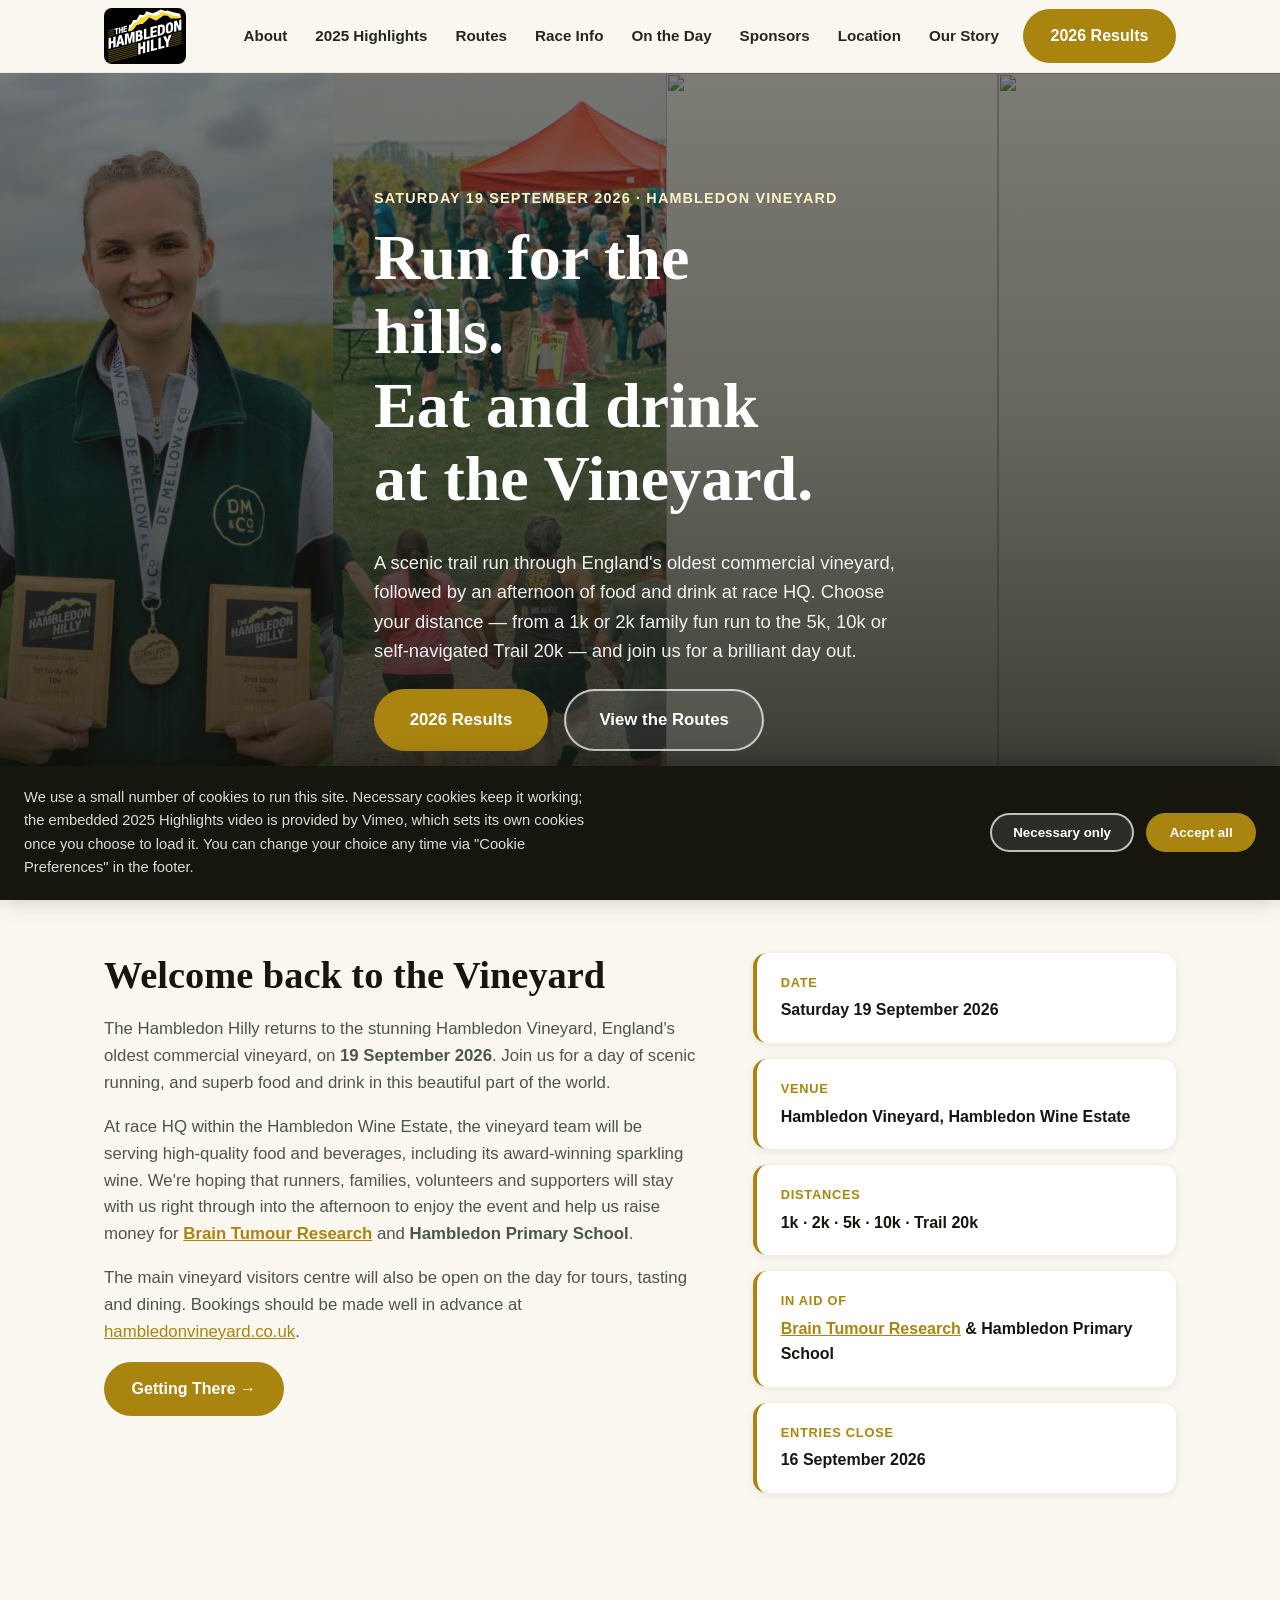
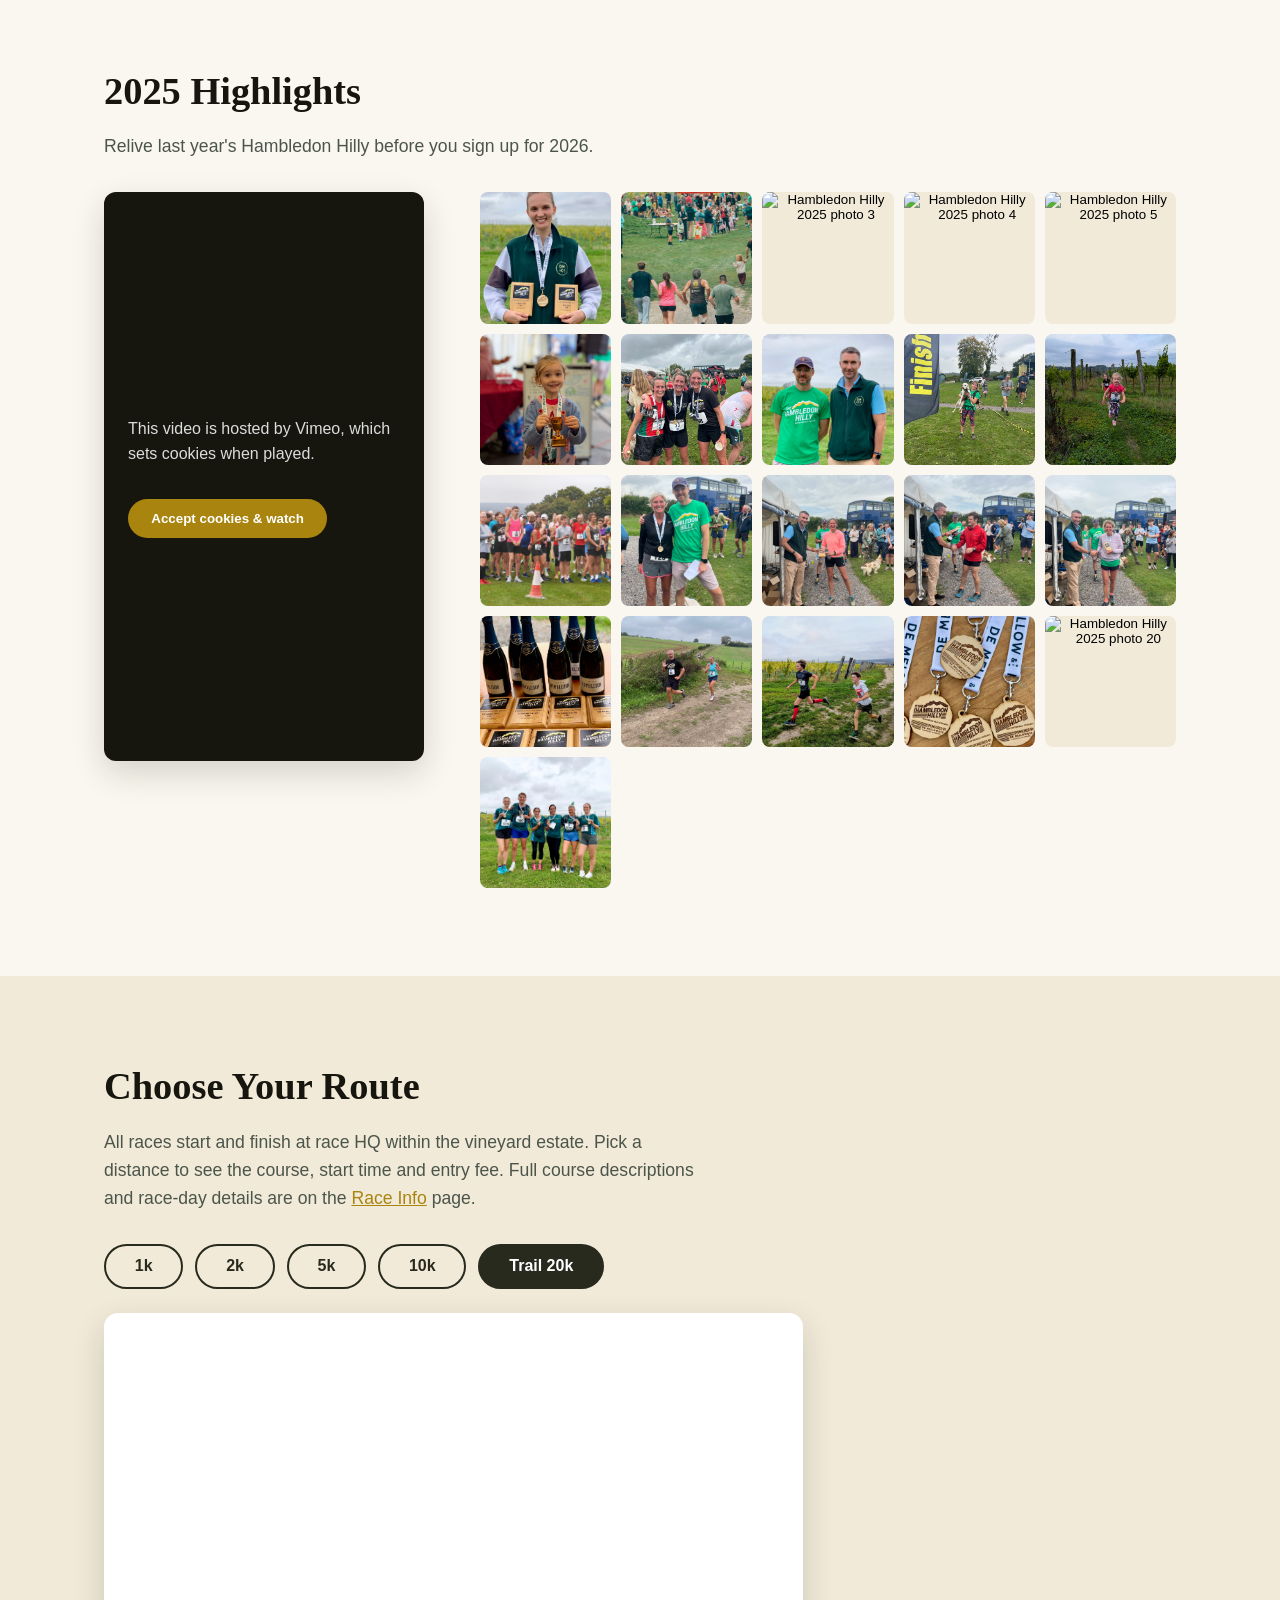
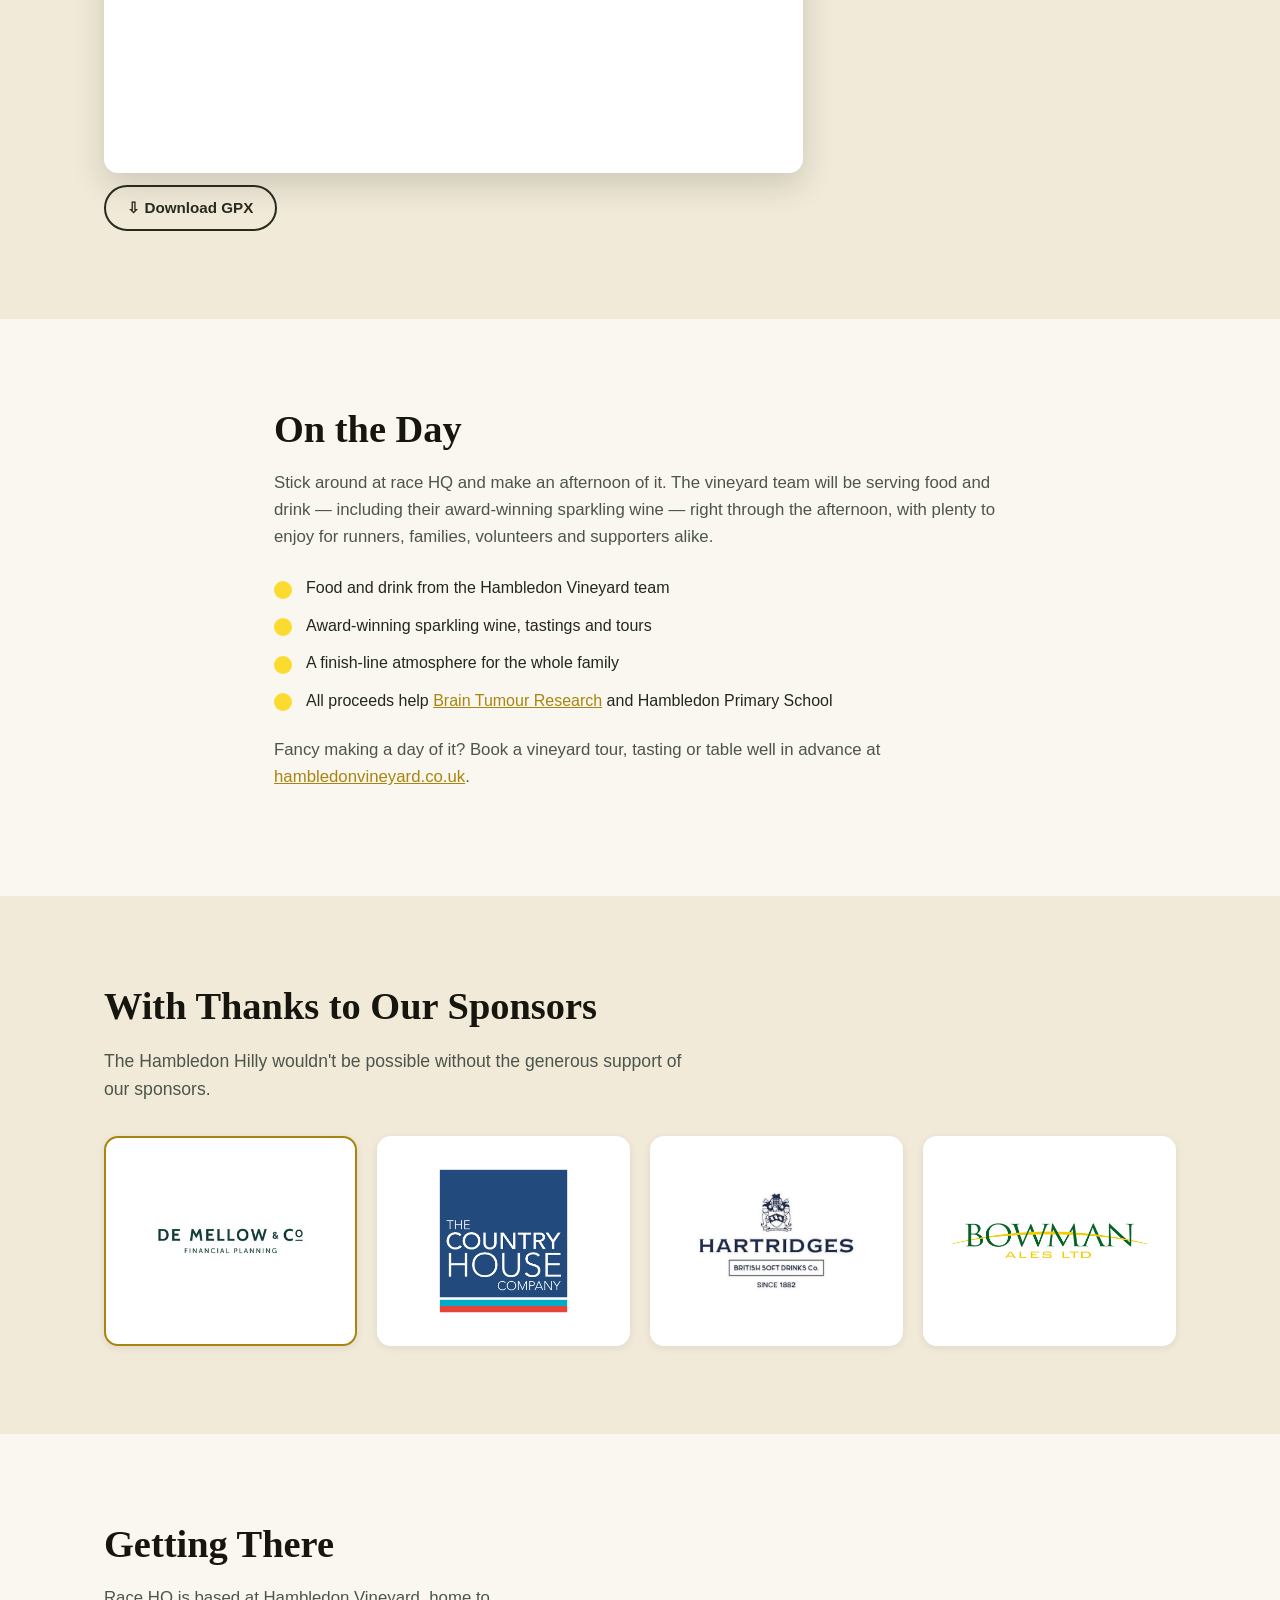
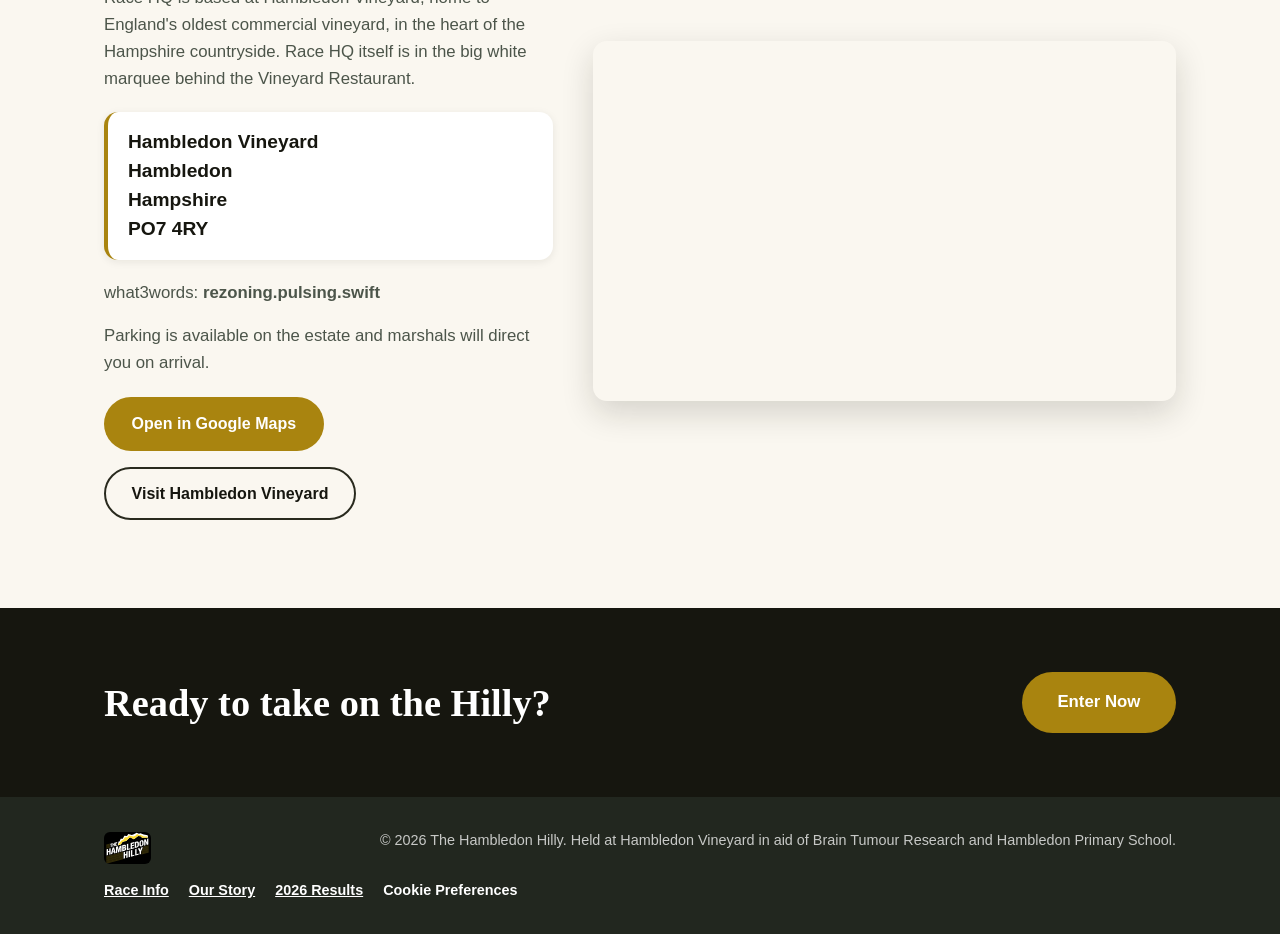
==== site/index.html @ 433e5c7d "Replace enter now with results link" ====
<!DOCTYPE html>
<html lang="en">
<head>
<meta charset="UTF-8">
<meta name="viewport" content="width=device-width, initial-scale=1.0">
<title>The Hambledon Hilly | Trail Run at Hambledon Vineyard</title>
<meta name="description" content="The Hambledon Hilly returns to Hambledon Vineyard on 19 September 2026. Choose from 1k, 2k, 5k, 10k and Trail 20k routes, then enjoy food and drink at race HQ.">
<link rel="icon" type="image/svg+xml" href="images/hambledonhilly-logo.svg">
<link rel="preconnect" href="https://unpkg.com">
<link rel="stylesheet" href="https://unpkg.com/leaflet@1.9.4/dist/leaflet.css" integrity="sha256-p4NxAoJBhIIN+hmNHrzRCf9tD/miZyoHS5obTRR9BMY=" crossorigin="">
<link rel="stylesheet" href="https://unpkg.com/leaflet-gesture-handling@1.2.2/dist/leaflet-gesture-handling.min.css" crossorigin="">
<link rel="stylesheet" href="css/style.css">
</head>
<body class="home">

<div id="cookie-banner" class="cookie-banner" role="dialog" aria-label="Cookie consent" hidden>
  <div class="cookie-banner-inner">
    <p>
      We use a small number of cookies to run this site. Necessary cookies keep it working;
      the embedded 2025 Highlights video is provided by Vimeo, which sets its own cookies once
      you choose to load it. You can change your choice any time via "Cookie Preferences" in the footer.
    </p>
    <div class="cookie-banner-actions">
      <button type="button" class="btn btn-ghost" id="cookie-reject">Necessary only</button>
      <button type="button" class="btn btn-primary" id="cookie-accept">Accept all</button>
    </div>
  </div>
</div>

<header class="site-header">
  <div class="wrap header-inner">
    <a class="brand" href="#top">
      <img class="brand-logo" src="images/hambledonhilly-logo.svg" alt="The Hambledon Hilly">
    </a>
    <nav class="site-nav" aria-label="Primary">
      <a href="#about">About</a>
      <a href="#video">2025 Highlights</a>
      <a href="#routes">Routes</a>
      <a href="race-info.html">Race Info</a>
      <a href="#day">On the Day</a>
      <a href="#sponsors">Sponsors</a>
      <a href="#location">Location</a>
      <a href="our-story.html">Our Story</a>
    </nav>
    <a class="btn btn-primary nav-cta" href="https://sites.chronotrack.com/event/94311/results?raceId=250518&divisionId=2814686" target="_blank" rel="noopener">2026 Results</a>
    <button class="nav-toggle" aria-label="Toggle menu" aria-expanded="false">
      <span></span><span></span><span></span>
    </button>
  </div>
</header>

<main id="top">

  <section class="hero">
    <div class="hero-media">
      <div class="hero-scroll" aria-hidden="true">
        <div class="hero-scroll-track">
          <img src="images/2025_photos/1.jpeg" alt="" loading="eager">
          <img src="images/2025_photos/2.jpeg" alt="" loading="eager">
          <img src="images/2025_photos/3.png" alt="" loading="eager">
          <img src="images/2025_photos/4.png" alt="" loading="lazy">
          <img src="images/2025_photos/5.png" alt="" loading="lazy">
          <img src="images/2025_photos/6.jpeg" alt="" loading="lazy">
          <img src="images/2025_photos/7.jpeg" alt="" loading="lazy">
          <img src="images/2025_photos/8.jpeg" alt="" loading="lazy">
          <img src="images/2025_photos/9.jpeg" alt="" loading="lazy">
          <img src="images/2025_photos/10.jpeg" alt="" loading="lazy">
          <img src="images/2025_photos/11.jpeg" alt="" loading="lazy">
          <img src="images/2025_photos/12.jpeg" alt="" loading="lazy">
          <img src="images/2025_photos/13.jpeg" alt="" loading="lazy">
          <img src="images/2025_photos/14.jpeg" alt="" loading="lazy">
          <img src="images/2025_photos/15.jpeg" alt="" loading="lazy">
          <img src="images/2025_photos/16.jpeg" alt="" loading="lazy">
          <img src="images/2025_photos/17.jpeg" alt="" loading="lazy">
          <img src="images/2025_photos/18.jpeg" alt="" loading="lazy">
          <img src="images/2025_photos/19.jpeg" alt="" loading="lazy">
          <img src="images/2025_photos/20.png" alt="" loading="lazy">
          <img src="images/2025_photos/21.jpeg" alt="" loading="lazy">
          <img src="images/2025_photos/1.jpeg" alt="" loading="lazy">
          <img src="images/2025_photos/2.jpeg" alt="" loading="lazy">
          <img src="images/2025_photos/3.png" alt="" loading="lazy">
          <img src="images/2025_photos/4.png" alt="" loading="lazy">
          <img src="images/2025_photos/5.png" alt="" loading="lazy">
          <img src="images/2025_photos/6.jpeg" alt="" loading="lazy">
          <img src="images/2025_photos/7.jpeg" alt="" loading="lazy">
          <img src="images/2025_photos/8.jpeg" alt="" loading="lazy">
          <img src="images/2025_photos/9.jpeg" alt="" loading="lazy">
          <img src="images/2025_photos/10.jpeg" alt="" loading="lazy">
          <img src="images/2025_photos/11.jpeg" alt="" loading="lazy">
          <img src="images/2025_photos/12.jpeg" alt="" loading="lazy">
          <img src="images/2025_photos/13.jpeg" alt="" loading="lazy">
          <img src="images/2025_photos/14.jpeg" alt="" loading="lazy">
          <img src="images/2025_photos/15.jpeg" alt="" loading="lazy">
          <img src="images/2025_photos/16.jpeg" alt="" loading="lazy">
          <img src="images/2025_photos/17.jpeg" alt="" loading="lazy">
          <img src="images/2025_photos/18.jpeg" alt="" loading="lazy">
          <img src="images/2025_photos/19.jpeg" alt="" loading="lazy">
          <img src="images/2025_photos/20.png" alt="" loading="lazy">
          <img src="images/2025_photos/21.jpeg" alt="" loading="lazy">
        </div>
      </div>
      <div class="hero-scrim"></div>
    </div>
    <div class="wrap hero-content">
      <p class="hero-eyebrow">Saturday 19 September 2026 &middot; Hambledon Vineyard</p>
      <h1>Run for the hills.<br>Eat and drink at the Vineyard.</h1>
      <p class="hero-lede">
        A scenic trail run through England's oldest commercial vineyard, followed by
        an afternoon of food and drink at race HQ. Choose your distance &mdash; from a
        1k or 2k family fun run to the 5k, 10k or self-navigated Trail 20k &mdash;
        and join us for a brilliant day out.
      </p>
      <div class="hero-actions">
        <a class="btn btn-primary btn-lg" href="https://sites.chronotrack.com/event/94311/results?raceId=250518&divisionId=2814686" target="_blank" rel="noopener">2026 Results</a>
        <a class="btn btn-ghost btn-lg" href="#routes">View the Routes</a>
      </div>
    </div>
  </section>

  <section id="about" class="section">
    <div class="wrap about-grid">
      <div class="about-copy">
        <h2>Welcome back to the Vineyard</h2>
        <p>
          The Hambledon Hilly returns to the stunning Hambledon Vineyard, England's oldest
          commercial vineyard, on <strong>19 September 2026</strong>. Join us for a day of
          scenic running, and superb food and drink in this beautiful part of the world.
        </p>
        <p>
          At race HQ within the Hambledon Wine Estate, the vineyard team will be serving
          high-quality food and beverages, including its award-winning sparkling wine. We're
          hoping that runners, families, volunteers and supporters will stay with us right
          through into the afternoon to enjoy the event and help us raise money for
          <strong><a href="https://braintumourresearch.org/" target="_blank" rel="noopener">Brain Tumour Research</a></strong> and <strong>Hambledon Primary School</strong>.
        </p>
        <p>
          The main vineyard visitors centre will also be open on the day for tours, tasting
          and dining. Bookings should be made well in advance at
          <a href="https://www.hambledonvineyard.co.uk" target="_blank" rel="noopener">hambledonvineyard.co.uk</a>.
        </p>
        <a class="btn btn-primary" href="#location">Getting There &rarr;</a>
      </div>
      <div class="about-facts">
        <div class="fact-card">
          <span class="fact-label">Date</span>
          <span class="fact-value">Saturday 19 September 2026</span>
        </div>
        <div class="fact-card">
          <span class="fact-label">Venue</span>
          <span class="fact-value">Hambledon Vineyard, Hambledon Wine Estate</span>
        </div>
        <div class="fact-card">
          <span class="fact-label">Distances</span>
          <span class="fact-value">1k &middot; 2k &middot; 5k &middot; 10k &middot; Trail 20k</span>
        </div>
        <div class="fact-card">
          <span class="fact-label">In aid of</span>
          <span class="fact-value"><a href="https://braintumourresearch.org/" target="_blank" rel="noopener">Brain Tumour Research</a> &amp; Hambledon Primary School</span>
        </div>
        <div class="fact-card">
          <span class="fact-label">Entries close</span>
          <span class="fact-value">16 September 2026</span>
        </div>
      </div>
    </div>
  </section>

  <section id="video" class="section">
    <div class="wrap">
      <h2>2025 Highlights</h2>
      <p class="section-lede">Relive last year's Hambledon Hilly before you sign up for 2026.</p>
    </div>
    <div class="wrap video-gallery-grid">
      <div class="video-panel">
        <div id="video-consent-gate" data-video-id="1141648150">
          <div class="video-embed" id="video-embed" hidden></div>
          <div class="video-consent-notice" id="video-consent-notice">
            <p>This video is hosted by Vimeo, which sets cookies when played.</p>
            <button type="button" class="btn btn-primary" id="video-consent-accept">Accept cookies &amp; watch</button>
          </div>
        </div>
      </div>
      <div class="gallery-panel">
        <div class="photo-gallery" id="photo-gallery">
          <button class="photo-thumb" type="button" data-index="0"><img src="images/2025_photos/1.jpeg" alt="Hambledon Hilly 2025 photo 1" loading="lazy"></button>
          <button class="photo-thumb" type="button" data-index="1"><img src="images/2025_photos/2.jpeg" alt="Hambledon Hilly 2025 photo 2" loading="lazy"></button>
          <button class="photo-thumb" type="button" data-index="2"><img src="images/2025_photos/3.png" alt="Hambledon Hilly 2025 photo 3" loading="lazy"></button>
          <button class="photo-thumb" type="button" data-index="3"><img src="images/2025_photos/4.png" alt="Hambledon Hilly 2025 photo 4" loading="lazy"></button>
          <button class="photo-thumb" type="button" data-index="4"><img src="images/2025_photos/5.png" alt="Hambledon Hilly 2025 photo 5" loading="lazy"></button>
          <button class="photo-thumb" type="button" data-index="5"><img src="images/2025_photos/6.jpeg" alt="Hambledon Hilly 2025 photo 6" loading="lazy"></button>
          <button class="photo-thumb" type="button" data-index="6"><img src="images/2025_photos/7.jpeg" alt="Hambledon Hilly 2025 photo 7" loading="lazy"></button>
          <button class="photo-thumb" type="button" data-index="7"><img src="images/2025_photos/8.jpeg" alt="Hambledon Hilly 2025 photo 8" loading="lazy"></button>
          <button class="photo-thumb" type="button" data-index="8"><img src="images/2025_photos/9.jpeg" alt="Hambledon Hilly 2025 photo 9" loading="lazy"></button>
          <button class="photo-thumb" type="button" data-index="9"><img src="images/2025_photos/10.jpeg" alt="Hambledon Hilly 2025 photo 10" loading="lazy"></button>
          <button class="photo-thumb" type="button" data-index="10"><img src="images/2025_photos/11.jpeg" alt="Hambledon Hilly 2025 photo 11" loading="lazy"></button>
          <button class="photo-thumb" type="button" data-index="11"><img src="images/2025_photos/12.jpeg" alt="Hambledon Hilly 2025 photo 12" loading="lazy"></button>
          <button class="photo-thumb" type="button" data-index="12"><img src="images/2025_photos/13.jpeg" alt="Hambledon Hilly 2025 photo 13" loading="lazy"></button>
          <button class="photo-thumb" type="button" data-index="13"><img src="images/2025_photos/14.jpeg" alt="Hambledon Hilly 2025 photo 14" loading="lazy"></button>
          <button class="photo-thumb" type="button" data-index="14"><img src="images/2025_photos/15.jpeg" alt="Hambledon Hilly 2025 photo 15" loading="lazy"></button>
          <button class="photo-thumb" type="button" data-index="15"><img src="images/2025_photos/16.jpeg" alt="Hambledon Hilly 2025 photo 16" loading="lazy"></button>
          <button class="photo-thumb" type="button" data-index="16"><img src="images/2025_photos/17.jpeg" alt="Hambledon Hilly 2025 photo 17" loading="lazy"></button>
          <button class="photo-thumb" type="button" data-index="17"><img src="images/2025_photos/18.jpeg" alt="Hambledon Hilly 2025 photo 18" loading="lazy"></button>
          <button class="photo-thumb" type="button" data-index="18"><img src="images/2025_photos/19.jpeg" alt="Hambledon Hilly 2025 photo 19" loading="lazy"></button>
          <button class="photo-thumb" type="button" data-index="19"><img src="images/2025_photos/20.png" alt="Hambledon Hilly 2025 photo 20" loading="lazy"></button>
          <button class="photo-thumb" type="button" data-index="20"><img src="images/2025_photos/21.jpeg" alt="Hambledon Hilly 2025 photo 21" loading="lazy"></button>
        </div>
      </div>
    </div>
  </section>

  <dialog id="photo-lightbox" class="photo-lightbox">
    <button class="lightbox-close" type="button" aria-label="Close">&times;</button>
    <button class="lightbox-prev" type="button" aria-label="Previous photo">&lsaquo;</button>
    <img id="lightbox-img" src="" alt="">
    <button class="lightbox-next" type="button" aria-label="Next photo">&rsaquo;</button>
  </dialog>

  <section id="routes" class="section section-alt">
    <div class="wrap">
      <h2>Choose Your Route</h2>
      <p class="section-lede">All races start and finish at race HQ within the vineyard estate. Pick a distance to see the course, start time and entry fee. Full course descriptions and race-day details are on the <a href="race-info.html">Race Info</a> page.</p>

      <div class="route-tabs" role="tablist" aria-label="Route distance">
        <button class="route-tab" data-route="1k" role="tab" aria-selected="false">1k</button>
        <button class="route-tab" data-route="2k" role="tab" aria-selected="false">2k</button>
        <button class="route-tab" data-route="5k" role="tab" aria-selected="false">5k</button>
        <button class="route-tab" data-route="10k" role="tab" aria-selected="false">10k</button>
        <button class="route-tab is-active" data-route="20k" role="tab" aria-selected="true">Trail 20k</button>
      </div>

      <div class="route-panel">
        <div class="route-map-col">
          <div id="route-map" class="route-map" role="img" aria-label="Map of the selected route"></div>
          <a id="gpx-download" class="route-gpx-link" href="#" download>&#8681; Download GPX</a>
        </div>
        <div class="route-stats" id="route-stats">
          <!-- populated by js -->
        </div>
      </div>
    </div>
  </section>

  <section id="day" class="section">
    <div class="wrap day-grid">
      <div class="day-copy">
        <h2>On the Day</h2>
        <p>
          Stick around at race HQ and make an afternoon of it. The vineyard team will be
          serving food and drink &mdash; including their award-winning sparkling wine &mdash;
          right through the afternoon, with plenty to enjoy for runners, families,
          volunteers and supporters alike.
        </p>
        <ul class="day-list">
          <li>Food and drink from the Hambledon Vineyard team</li>
          <li>Award-winning sparkling wine, tastings and tours</li>
          <li>A finish-line atmosphere for the whole family</li>
          <li>All proceeds help <a href="https://braintumourresearch.org/" target="_blank" rel="noopener">Brain Tumour Research</a> and Hambledon Primary School</li>
        </ul>
        <p>
          Fancy making a day of it? Book a vineyard tour, tasting or table well in advance at
          <a href="https://www.hambledonvineyard.co.uk" target="_blank" rel="noopener">hambledonvineyard.co.uk</a>.
        </p>
      </div>
    </div>
  </section>

  <section id="sponsors" class="section section-alt">
    <div class="wrap">
      <h2>With Thanks to Our Sponsors</h2>
      <p class="section-lede">The Hambledon Hilly wouldn't be possible without the generous support of our sponsors.</p>
      <div class="sponsor-grid">
        <a class="sponsor-card sponsor-card-main" href="https://www.demellowandco.com/" target="_blank" rel="noopener">
          <div class="sponsor-logo"><img src="images/DeMellowCo.avif" alt="De Mellow &amp; Co logo"></div>
        </a>
        <a class="sponsor-card" href="https://www.countryhousecompany.co.uk/" target="_blank" rel="noopener">
          <div class="sponsor-logo"><img src="images/CountrytHouseCompany.png" alt="Country House Company logo"></div>
        </a>
        <a class="sponsor-card" href="https://www.hartridges.co.uk/" target="_blank" rel="noopener">
          <div class="sponsor-logo"><img src="images/Hartriges.jpeg" alt="Hartridges Soft Drinks logo"></div>
        </a>
        <a class="sponsor-card" href="https://www.bowman-ales.com/" target="_blank" rel="noopener">
          <div class="sponsor-logo"><img src="images/BowmanAles.png" alt="Bowman Ales logo"></div>
        </a>
      </div>
    </div>
  </section>

  <section id="location" class="section">
    <div class="wrap location-grid">
      <div class="location-copy">
        <h2>Getting There</h2>
        <p>
          Race HQ is based at Hambledon Vineyard, home to England's oldest commercial
          vineyard, in the heart of the Hampshire countryside. Race HQ itself is in the
          big white marquee behind the Vineyard Restaurant.
        </p>
        <address class="venue-address">
          Hambledon Vineyard<br>
          Hambledon<br>
          Hampshire<br>
          PO7 4RY
        </address>
        <p class="what3words">what3words: <strong>rezoning.pulsing.swift</strong></p>
        <p>
          Parking is available on the estate and marshals will direct you on arrival.
        </p>
        <div class="location-actions">
          <a class="btn btn-primary" href="https://www.google.com/maps/search/?api=1&query=Hambledon+Vineyard%2C+Hambledon%2C+Hampshire%2C+PO7+4RY" target="_blank" rel="noopener">Open in Google Maps</a>
          <a class="btn btn-ghost-dark" href="https://www.hambledonvineyard.co.uk" target="_blank" rel="noopener">Visit Hambledon Vineyard</a>
        </div>
      </div>
      <div id="location-map" class="location-map" role="img" aria-label="Map of Hambledon Vineyard"></div>
    </div>
  </section>

  <section class="cta-banner">
    <div class="wrap cta-banner-inner">
      <h2>Ready to take on the Hilly?</h2>
      <a class="btn btn-primary btn-lg" href="https://sites.chronotrack.com/event/94311/results?raceId=250518&divisionId=2814686" target="_blank" rel="noopener">Enter Now</a>
    </div>
  </section>

</main>

<footer class="site-footer">
  <div class="wrap footer-inner">
    <img class="footer-logo" src="images/hambledonhilly-logo.svg" alt="The Hambledon Hilly">
    <p>&copy; 2026 The Hambledon Hilly. Held at Hambledon Vineyard in aid of Brain Tumour Research and Hambledon Primary School.</p>
    <nav class="footer-nav" aria-label="Footer">
      <a href="race-info.html">Race Info</a>
      <a href="our-story.html">Our Story</a>
      <a href="https://sites.chronotrack.com/event/94311/results?raceId=250518&divisionId=2814686" target="_blank" rel="noopener">2026 Results</a>
      <button type="button" class="footer-cookie-btn cookie-preferences-btn">Cookie Preferences</button>
    </nav>
  </div>
</footer>

<script src="https://player.vimeo.com/api/player.js"></script>
<script src="https://unpkg.com/leaflet@1.9.4/dist/leaflet.js" integrity="sha256-20nQCchB9co0qIjJZRGuk2/Z9VM+kNiyxNV1lvTlZBo=" crossorigin=""></script>
<script src="https://unpkg.com/leaflet-gesture-handling@1.2.2/dist/leaflet-gesture-handling.min.js" crossorigin=""></script>
<script src="routes/routes-data.js"></script>
<script src="js/main.js"></script>
</body>
</html>
---- site/css/style.css ----
:root {
  --dark-900: #16160f;
  --dark-700: #292a1e;
  --dark-600: #3c3d2c;
  --gold-100: #fdf1c9;
  --gold-500: #fbdb30;
  --gold-700: #a9840f;
  --cream: #faf7f0;
  --cream-dark: #f1ead9;
  --ink: #22271f;
  --ink-soft: #4c554a;
  --white: #ffffff;
  --radius: 14px;
  --shadow-sm: 0 2px 8px rgba(22, 22, 15, 0.08);
  --shadow-md: 0 12px 32px rgba(22, 22, 15, 0.16);
  --max-width: 1120px;
}

* { box-sizing: border-box; }

html { scroll-behavior: smooth; }

body {
  margin: 0;
  font-family: "Segoe UI", "Helvetica Neue", Arial, sans-serif;
  color: var(--ink);
  background: var(--cream);
  line-height: 1.6;
}

h1, h2, h3 {
  font-family: Georgia, "Times New Roman", serif;
  color: var(--dark-900);
  line-height: 1.15;
  margin: 0 0 0.5em;
}

h2 { font-size: clamp(1.7rem, 3vw, 2.4rem); }

p { margin: 0 0 1em; }

a { color: var(--gold-700); }

.wrap {
  max-width: var(--max-width);
  margin: 0 auto;
  padding: 0 24px;
}

/* Buttons */
.btn {
  display: inline-block;
  padding: 0.75em 1.6em;
  border-radius: 999px;
  font-weight: 600;
  text-decoration: none;
  border: 2px solid transparent;
  transition: transform 0.15s ease, box-shadow 0.15s ease, background 0.15s ease;
  cursor: pointer;
}
.btn-primary {
  background: var(--gold-700);
  color: var(--white);
}
.btn-primary:hover {
  background: var(--gold-500);
  transform: translateY(-1px);
  box-shadow: var(--shadow-sm);
}
.btn-ghost {
  background: rgba(255, 255, 255, 0.1);
  color: var(--white);
  border-color: rgba(255, 255, 255, 0.7);
}
.btn-ghost:hover {
  background: rgba(255, 255, 255, 0.2);
}
.btn-lg { padding: 0.9em 2em; font-size: 1.05rem; }

/* Header */
.site-header {
  position: sticky;
  top: 0;
  z-index: 1000;
  background: rgba(250, 247, 240, 0.92);
  backdrop-filter: blur(6px);
  border-bottom: 1px solid var(--cream-dark);
}
.header-inner {
  display: flex;
  align-items: center;
  gap: 24px;
  height: 72px;
}
.brand {
  display: flex;
  align-items: center;
  gap: 10px;
  text-decoration: none;
  color: var(--dark-900);
  font-weight: 700;
  margin-right: auto;
}
.brand-logo {
  height: 56px;
  width: auto;
  border-radius: 8px;
  display: block;
}

.site-nav {
  display: flex;
  gap: 28px;
}
.site-nav a {
  color: var(--ink);
  text-decoration: none;
  font-weight: 600;
  font-size: 0.95rem;
}
.site-nav a:hover { color: var(--gold-700); }

.nav-toggle {
  display: none;
  flex-direction: column;
  justify-content: center;
  gap: 5px;
  width: 40px;
  height: 40px;
  background: none;
  border: none;
  cursor: pointer;
}
.nav-toggle span {
  display: block;
  height: 2px;
  background: var(--dark-900);
  border-radius: 2px;
}

/* Hero */
.hero {
  position: relative;
  min-height: 88vh;
  display: flex;
  align-items: center;
  overflow: hidden;
}
.hero-media {
  position: absolute;
  inset: 0;
  z-index: 0;
}
.hero-scroll {
  position: absolute;
  inset: 0;
  overflow: hidden;
}
.hero-scroll-track {
  display: flex;
  height: 100%;
  width: max-content;
  animation: hero-scroll 90s linear infinite;
}
.hero-scroll-track img {
  height: 100%;
  width: clamp(220px, 26vw, 380px);
  flex: 0 0 auto;
  object-fit: cover;
  display: block;
}
@keyframes hero-scroll {
  from { transform: translateX(0); }
  to { transform: translateX(-50%); }
}
@media (prefers-reduced-motion: reduce) {
  .hero-scroll-track { animation: none; }
}
.hero-scrim {
  position: absolute;
  inset: 0;
  background: linear-gradient(180deg, rgba(22, 22, 15, 0.55) 0%, rgba(22, 22, 15, 0.65) 45%, rgba(22, 22, 15, 0.88) 100%);
}
.hero-content {
  position: relative;
  z-index: 1;
  color: var(--white);
  padding-top: 80px;
  padding-bottom: 80px;
}
.hero-eyebrow {
  text-transform: uppercase;
  letter-spacing: 0.08em;
  font-weight: 700;
  font-size: 0.9rem;
  color: var(--gold-100);
  margin-bottom: 0.75em;
}
.hero h1 {
  color: var(--white);
  font-size: clamp(2.4rem, 5.5vw, 4rem);
  max-width: 14ch;
}
.hero-lede {
  max-width: 52ch;
  font-size: 1.15rem;
  color: rgba(255,255,255,0.92);
}
.hero-actions {
  display: flex;
  gap: 16px;
  flex-wrap: wrap;
  margin-top: 1.5em;
}

/* Sections */
.section {
  padding: 88px 0;
}
.section-alt {
  background: var(--cream-dark);
}
.section-lede {
  max-width: 62ch;
  color: var(--ink-soft);
  font-size: 1.1rem;
}

.video-gallery-grid {
  display: grid;
  grid-template-columns: minmax(0, 320px) minmax(0, 1fr);
  gap: 56px;
  align-items: start;
  margin-top: 32px;
}

.video-embed {
  max-width: 320px;
  margin: 0;
  border-radius: 12px;
  overflow: hidden;
  box-shadow: var(--shadow-md);
}

/* Photo gallery */
.photo-gallery {
  display: grid;
  grid-template-columns: repeat(auto-fill, minmax(110px, 1fr));
  gap: 10px;
  margin-top: 0;
}
.photo-thumb {
  position: relative;
  aspect-ratio: 1 / 1;
  padding: 0;
  border: 0;
  border-radius: 8px;
  overflow: hidden;
  cursor: pointer;
  background: var(--cream-dark);
}
.photo-thumb img {
  width: 100%;
  height: 100%;
  object-fit: cover;
  display: block;
  transition: transform 0.2s ease;
}
.photo-thumb:hover img,
.photo-thumb:focus-visible img {
  transform: scale(1.06);
}
.photo-thumb:focus-visible {
  outline: 3px solid var(--gold-700);
  outline-offset: 2px;
}

/* Lightbox */
.photo-lightbox {
  border: none;
  padding: 0;
  background: transparent;
  max-width: 92vw;
  max-height: 92vh;
}
.photo-lightbox::backdrop {
  background: rgba(15, 15, 10, 0.88);
}
.photo-lightbox img {
  display: block;
  max-width: 92vw;
  max-height: 92vh;
  border-radius: 8px;
}
.photo-lightbox button {
  position: fixed;
  background: rgba(22, 22, 15, 0.55);
  color: var(--white);
  border: none;
  border-radius: 999px;
  cursor: pointer;
  display: flex;
  align-items: center;
  justify-content: center;
  transition: background 0.15s ease;
}
.photo-lightbox button:hover,
.photo-lightbox button:focus-visible {
  background: rgba(22, 22, 15, 0.85);
}
.lightbox-close {
  top: 20px;
  right: 20px;
  width: 44px;
  height: 44px;
  font-size: 1.6rem;
  line-height: 1;
}
.lightbox-prev,
.lightbox-next {
  top: 50%;
  transform: translateY(-50%);
  width: 52px;
  height: 52px;
  font-size: 2rem;
  line-height: 1;
}
.lightbox-prev { left: 20px; }
.lightbox-next { right: 20px; }

@media (max-width: 900px) {
  .video-gallery-grid { grid-template-columns: 1fr; gap: 40px; }
  .video-embed { margin-left: auto; margin-right: auto; }
}

@media (max-width: 480px) {
  .lightbox-prev, .lightbox-next { width: 40px; height: 40px; font-size: 1.5rem; }
  .lightbox-prev { left: 8px; }
  .lightbox-next { right: 8px; }
  .lightbox-close { top: 8px; right: 8px; }
}

/* About */
.about-grid {
  display: grid;
  grid-template-columns: 1.4fr 1fr;
  gap: 56px;
  align-items: start;
}
.about-copy p { color: var(--ink-soft); font-size: 1.05rem; }
.about-facts {
  display: grid;
  gap: 16px;
}
.fact-card {
  background: var(--white);
  border-radius: var(--radius);
  padding: 20px 24px;
  box-shadow: var(--shadow-sm);
  display: flex;
  flex-direction: column;
  gap: 4px;
  border-left: 4px solid var(--gold-700);
}
.fact-label {
  font-size: 0.8rem;
  text-transform: uppercase;
  letter-spacing: 0.06em;
  color: var(--gold-700);
  font-weight: 700;
}
.fact-value {
  font-weight: 600;
  color: var(--dark-900);
}

/* Routes */
.route-tabs {
  display: flex;
  gap: 12px;
  margin: 32px 0 24px;
  flex-wrap: wrap;
}
.route-tab {
  padding: 0.7em 1.8em;
  border-radius: 999px;
  border: 2px solid var(--dark-700);
  background: transparent;
  color: var(--dark-700);
  font-weight: 700;
  font-size: 1rem;
  cursor: pointer;
  transition: background 0.15s ease, color 0.15s ease;
}
.route-tab:hover { background: var(--gold-100); }
.route-tab.is-active {
  background: var(--dark-700);
  color: var(--white);
}

.route-panel {
  display: grid;
  grid-template-columns: 2fr 1fr;
  gap: 24px;
  align-items: stretch;
}
.route-map-col {
  display: flex;
  flex-direction: column;
  gap: 12px;
}
.route-map {
  height: 460px;
  border-radius: var(--radius);
  box-shadow: var(--shadow-md);
  overflow: hidden;
  background: var(--white);
}
.route-gpx-link {
  display: inline-flex;
  align-self: flex-start;
  align-items: center;
  gap: 6px;
  padding: 0.6em 1.4em;
  border-radius: 999px;
  border: 2px solid var(--dark-700);
  color: var(--dark-700);
  font-weight: 700;
  font-size: 0.95rem;
  text-decoration: none;
  transition: background 0.15s ease, color 0.15s ease;
}
.route-gpx-link:hover {
  background: var(--dark-700);
  color: var(--white);
}
.route-gpx-link.is-disabled {
  opacity: 0.4;
  pointer-events: none;
}
.route-stats {
  display: flex;
  flex-direction: column;
  gap: 16px;
}
.stat-card {
  background: var(--white);
  border-radius: var(--radius);
  padding: 20px 24px;
  box-shadow: var(--shadow-sm);
}
.stat-card .stat-value {
  font-family: Georgia, serif;
  font-size: 2rem;
  color: var(--gold-700);
  display: block;
}
.stat-card .stat-label {
  font-size: 0.85rem;
  text-transform: uppercase;
  letter-spacing: 0.05em;
  color: var(--ink-soft);
}
.stat-note p {
  margin: 6px 0 0;
  color: var(--ink-soft);
  font-size: 0.95rem;
}

.course-grid {
  display: grid;
  grid-template-columns: repeat(auto-fit, minmax(240px, 1fr));
  gap: 20px;
  margin-top: 24px;
}
.course-grid .fact-label {
  display: block;
  margin-top: 4px;
}

/* Day / list */
.day-grid { max-width: 780px; }
.day-copy p { color: var(--ink-soft); font-size: 1.05rem; }
.day-list {
  list-style: none;
  padding: 0;
  margin: 24px 0;
  display: grid;
  gap: 12px;
}
.day-list li {
  position: relative;
  padding-left: 32px;
  color: var(--ink);
  font-weight: 500;
}
.day-list li::before {
  content: "";
  position: absolute;
  left: 0;
  top: 0.35em;
  width: 18px;
  height: 18px;
  border-radius: 50%;
  background: var(--gold-500);
}

/* Sponsors */
.sponsor-grid {
  display: grid;
  grid-template-columns: repeat(auto-fit, minmax(220px, 1fr));
  gap: 20px;
  margin-top: 32px;
}
.sponsor-card {
  background: var(--white);
  border-radius: var(--radius);
  padding: 28px 24px;
  text-align: center;
  box-shadow: var(--shadow-sm);
  display: flex;
  flex-direction: column;
  gap: 8px;
  justify-content: center;
  text-decoration: none;
  border: 2px solid transparent;
  cursor: pointer;
  transition: transform 0.15s ease, box-shadow 0.15s ease, border-color 0.15s ease;
}
.sponsor-card:hover,
.sponsor-card:focus-visible {
  transform: translateY(-3px);
  box-shadow: var(--shadow-md);
  border-color: var(--gold-700);
}
.sponsor-card-main {
  border-color: var(--gold-700);
}
.sponsor-logo {
  width: 100%;
  height: 150px;
  display: flex;
  align-items: center;
  justify-content: center;
}
.sponsor-logo img {
  max-width: 100%;
  max-height: 100%;
  object-fit: contain;
}
.sponsor-kicker {
  font-size: 0.78rem;
  text-transform: uppercase;
  letter-spacing: 0.06em;
  color: var(--gold-700);
  font-weight: 700;
}
.sponsor-name {
  font-family: Georgia, serif;
  font-size: 1.15rem;
  color: var(--dark-900);
}

/* Location */
.location-grid {
  display: grid;
  grid-template-columns: 1fr 1.3fr;
  gap: 40px;
  align-items: center;
}
.location-copy p { color: var(--ink-soft); font-size: 1.05rem; }
.location-map {
  height: 360px;
  border-radius: var(--radius);
  box-shadow: var(--shadow-md);
  overflow: hidden;
}
.venue-address {
  font-style: normal;
  font-weight: 700;
  font-size: 1.2rem;
  line-height: 1.5;
  color: var(--dark-900);
  background: var(--white);
  border-left: 4px solid var(--gold-700);
  border-radius: var(--radius);
  padding: 16px 20px;
  box-shadow: var(--shadow-sm);
  margin: 20px 0;
}
.what3words {
  color: var(--ink-soft);
  font-size: 0.95rem;
}
.location-actions {
  display: flex;
  gap: 16px;
  flex-wrap: wrap;
  margin-top: 1.25em;
}
.btn-ghost-dark {
  background: transparent;
  color: var(--dark-900);
  border-color: var(--dark-700);
}
.btn-ghost-dark:hover {
  background: var(--dark-700);
  color: var(--white);
}

/* CTA banner */
.cta-banner {
  background: var(--dark-900);
  color: var(--white);
  padding: 64px 0;
}
.cta-banner-inner {
  display: flex;
  align-items: center;
  justify-content: space-between;
  flex-wrap: wrap;
  gap: 24px;
}
.cta-banner h2 { color: var(--white); margin: 0; }

/* Footer */
.site-footer {
  background: var(--ink);
  color: rgba(255,255,255,0.75);
  padding: 32px 0;
  font-size: 0.9rem;
}
.footer-inner {
  display: flex;
  justify-content: space-between;
  align-items: center;
  flex-wrap: wrap;
  gap: 12px;
}
.footer-logo {
  height: 32px;
  width: auto;
  border-radius: 6px;
}
.footer-inner a {
  color: var(--white);
  font-weight: 700;
}
.footer-nav {
  display: flex;
  gap: 20px;
  flex-wrap: wrap;
}

/* Leaflet popup theming */
.leaflet-popup-content-wrapper {
  border-radius: 10px;
}

/* Cookie consent */
.cookie-banner {
  position: fixed;
  left: 0;
  right: 0;
  bottom: 0;
  z-index: 2000;
  background: var(--dark-900);
  box-shadow: 0 -4px 24px rgba(0, 0, 0, 0.25);
}
.cookie-banner[hidden] { display: none; }
.cookie-banner-inner {
  display: flex;
  align-items: center;
  justify-content: space-between;
  gap: 24px;
  padding: 20px 24px;
}
.cookie-banner p {
  margin: 0;
  max-width: 70ch;
  color: rgba(255, 255, 255, 0.85);
  font-size: 0.92rem;
}
.cookie-banner-actions {
  display: flex;
  gap: 12px;
  flex-shrink: 0;
  flex-wrap: wrap;
}
.footer-cookie-btn {
  background: none;
  border: none;
  padding: 0;
  color: var(--white);
  font: inherit;
  font-weight: 700;
  cursor: pointer;
}
.footer-cookie-btn:hover { text-decoration: underline; }

/* Video consent gate */
.video-consent-notice {
  aspect-ratio: 9 / 16;
  max-width: 320px;
  display: flex;
  flex-direction: column;
  align-items: flex-start;
  justify-content: center;
  gap: 16px;
  padding: 24px;
  background: var(--dark-900);
  color: rgba(255, 255, 255, 0.85);
  border-radius: 12px;
  box-shadow: var(--shadow-md);
}
.video-consent-notice[hidden],
.video-embed[hidden] { display: none; }

@media (max-width: 640px) {
  .cookie-banner-inner { flex-direction: column; align-items: stretch; }
  .cookie-banner-actions { justify-content: flex-end; }
}

/* Responsive */
@media (max-width: 900px) {
  .about-grid, .location-grid { grid-template-columns: 1fr; }
  .route-panel { grid-template-columns: 1fr; }
  .route-map { height: 360px; }
}

@media (max-width: 720px) {
  .brand-logo { height: 44px; }
  .site-nav { display: none; }
  .nav-toggle { display: flex; }
  .nav-cta { display: none; }
  .site-header.is-open .site-nav {
    display: flex;
    flex-direction: column;
    position: absolute;
    top: 100%;
    left: 0;
    right: 0;
    background: var(--cream);
    padding: 16px 24px 24px;
    box-shadow: var(--shadow-md);
  }
  .cta-banner-inner { flex-direction: column; text-align: center; }
}
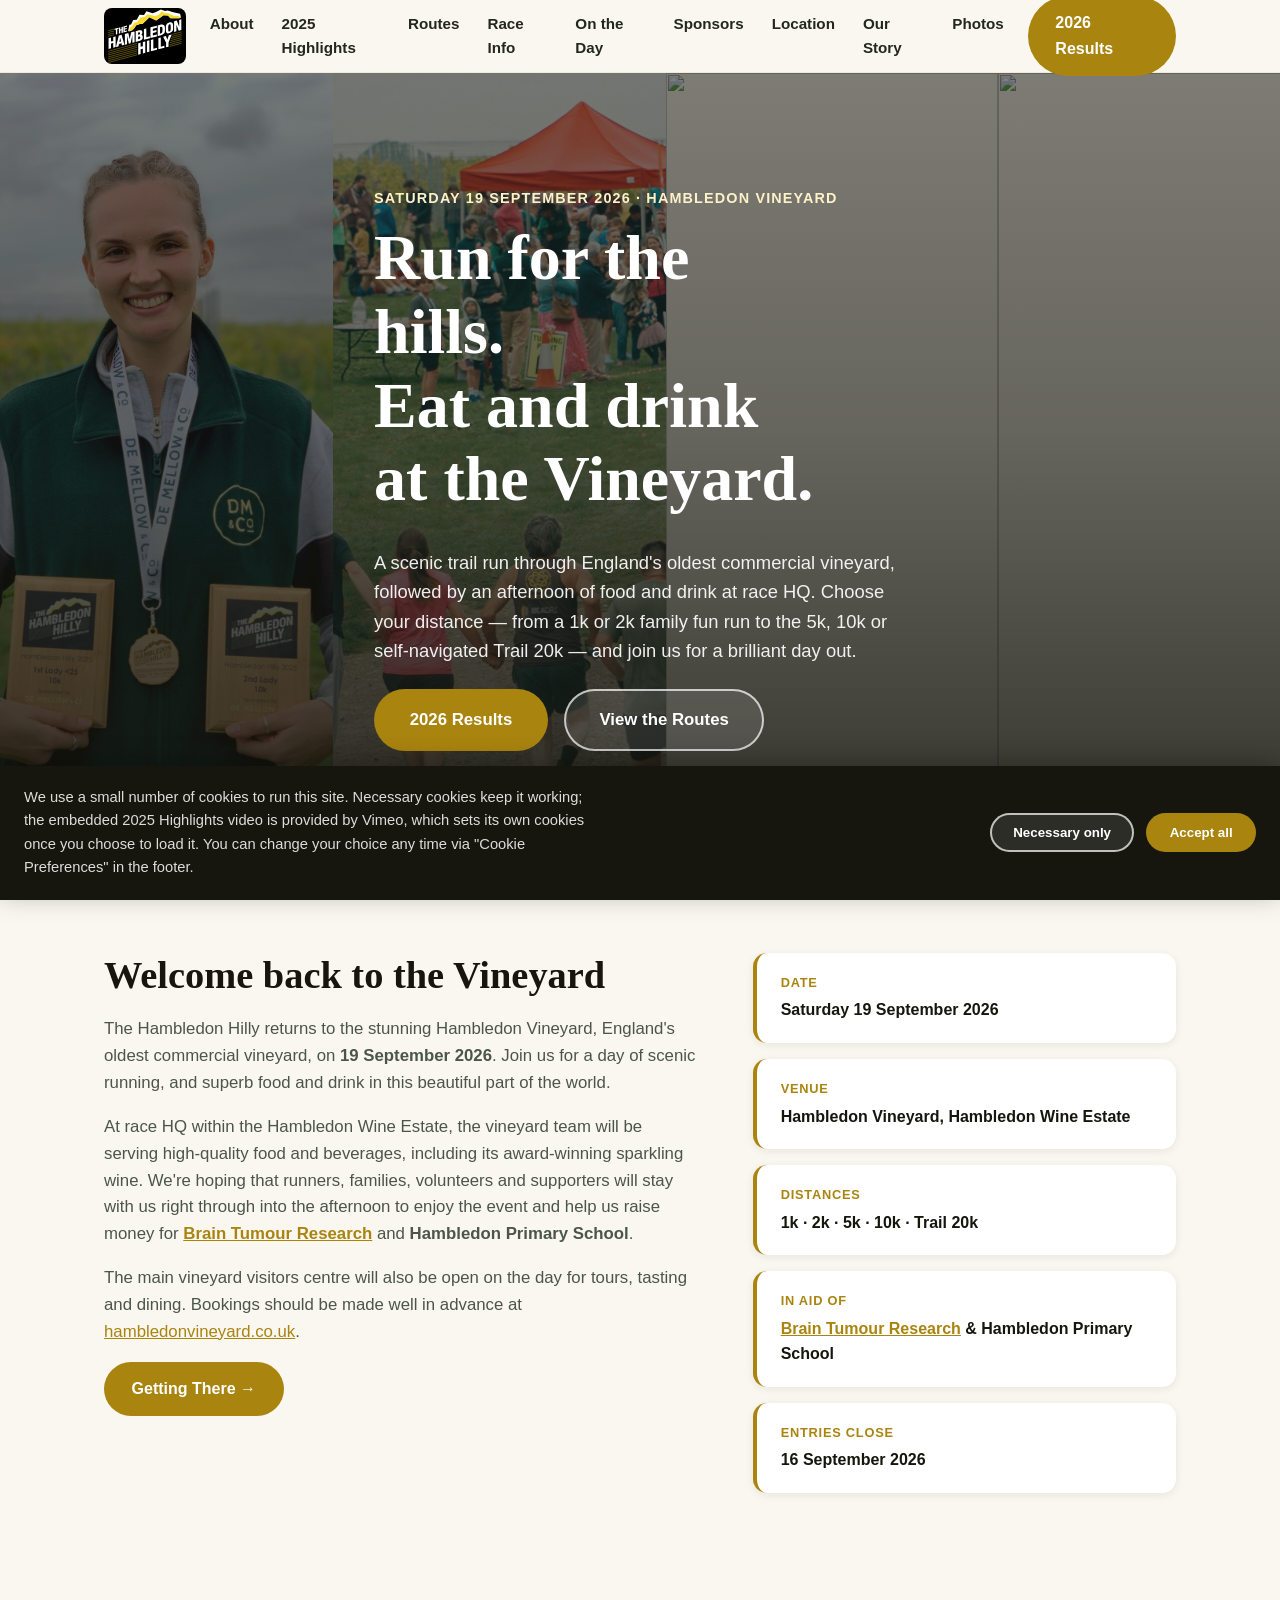
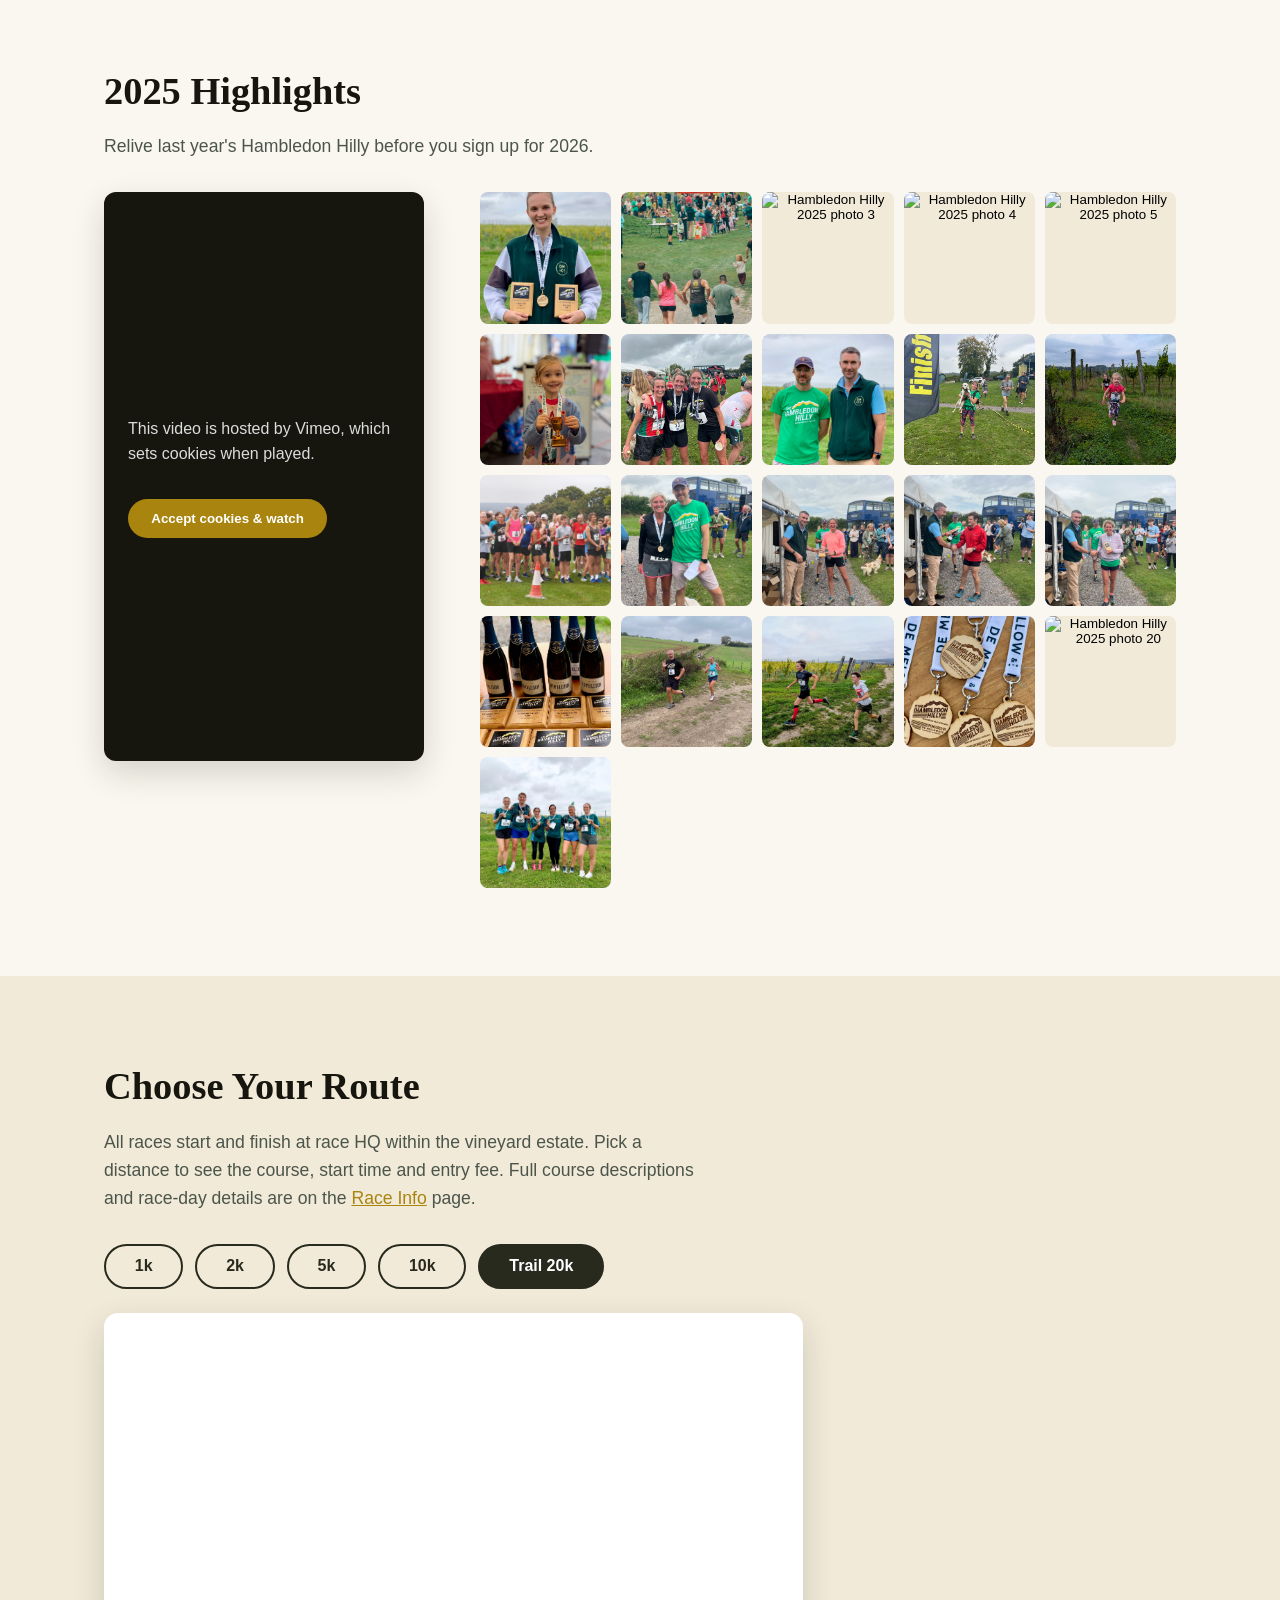
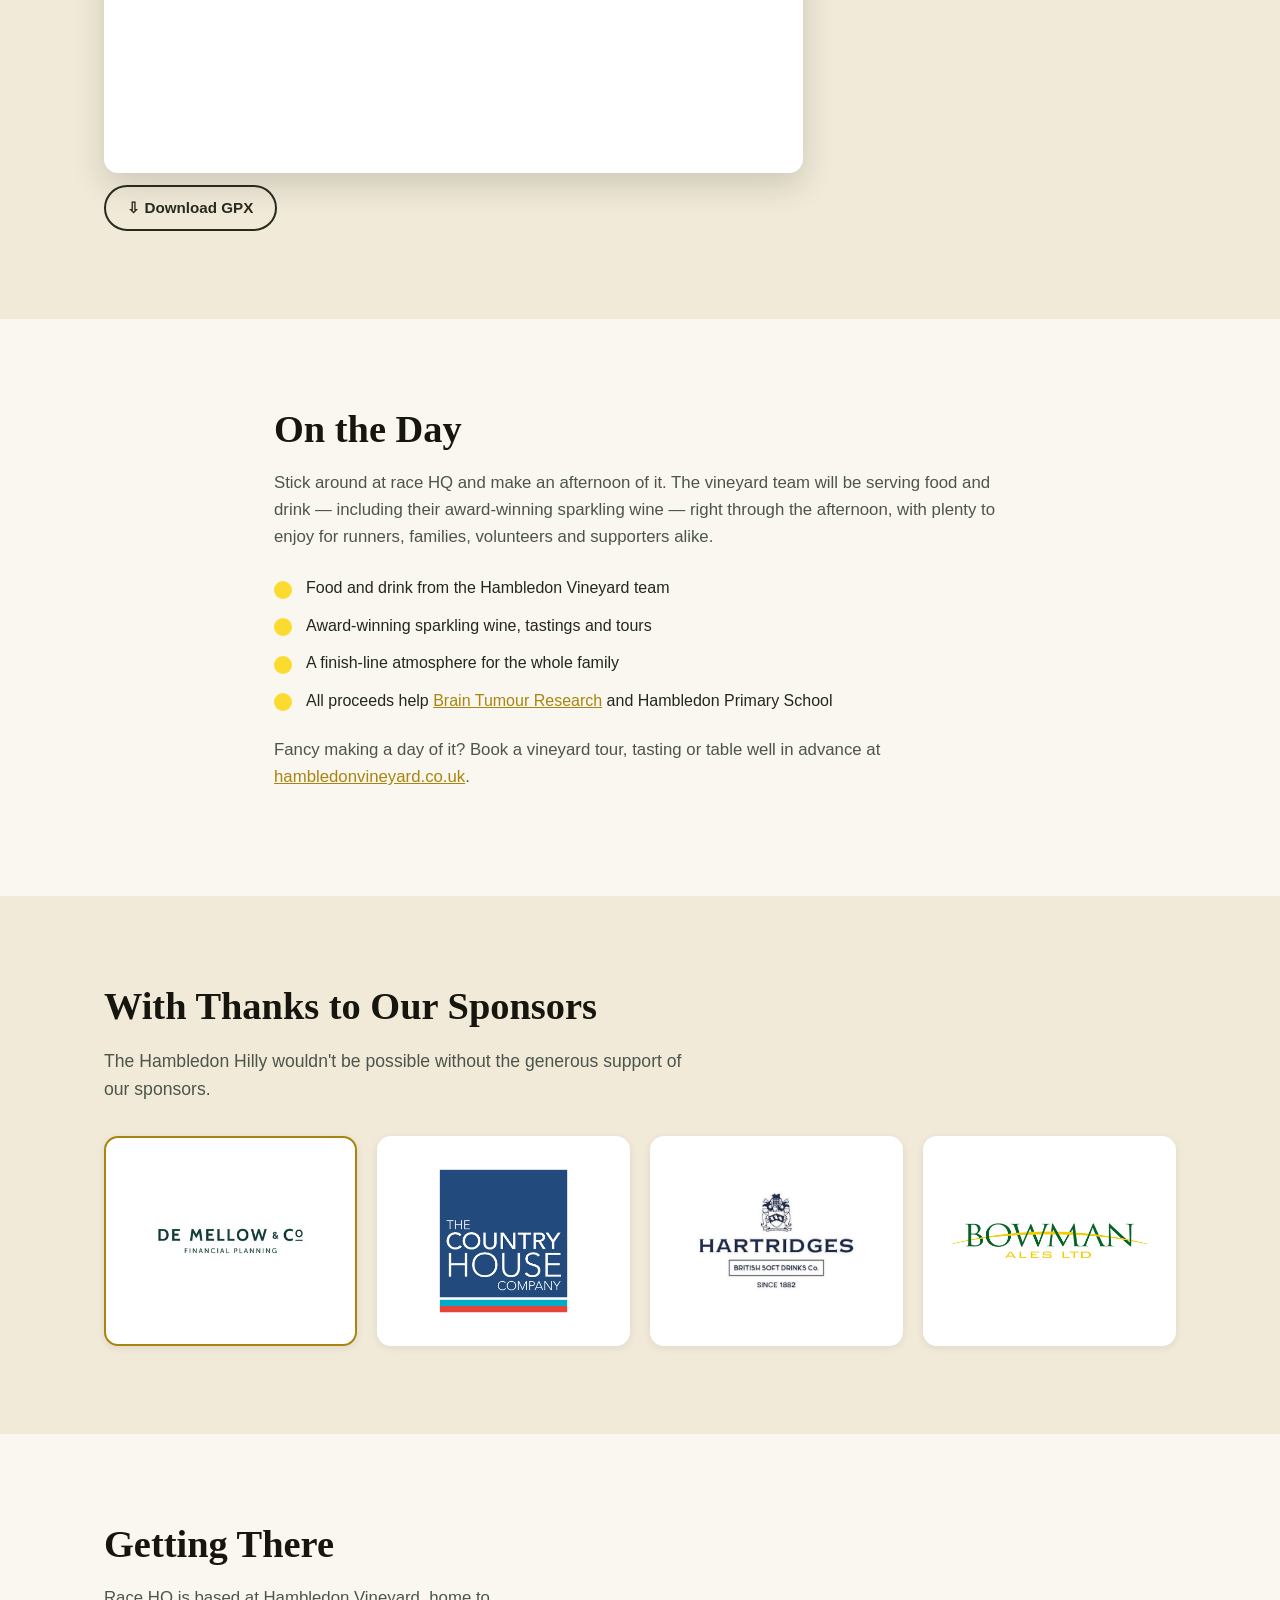
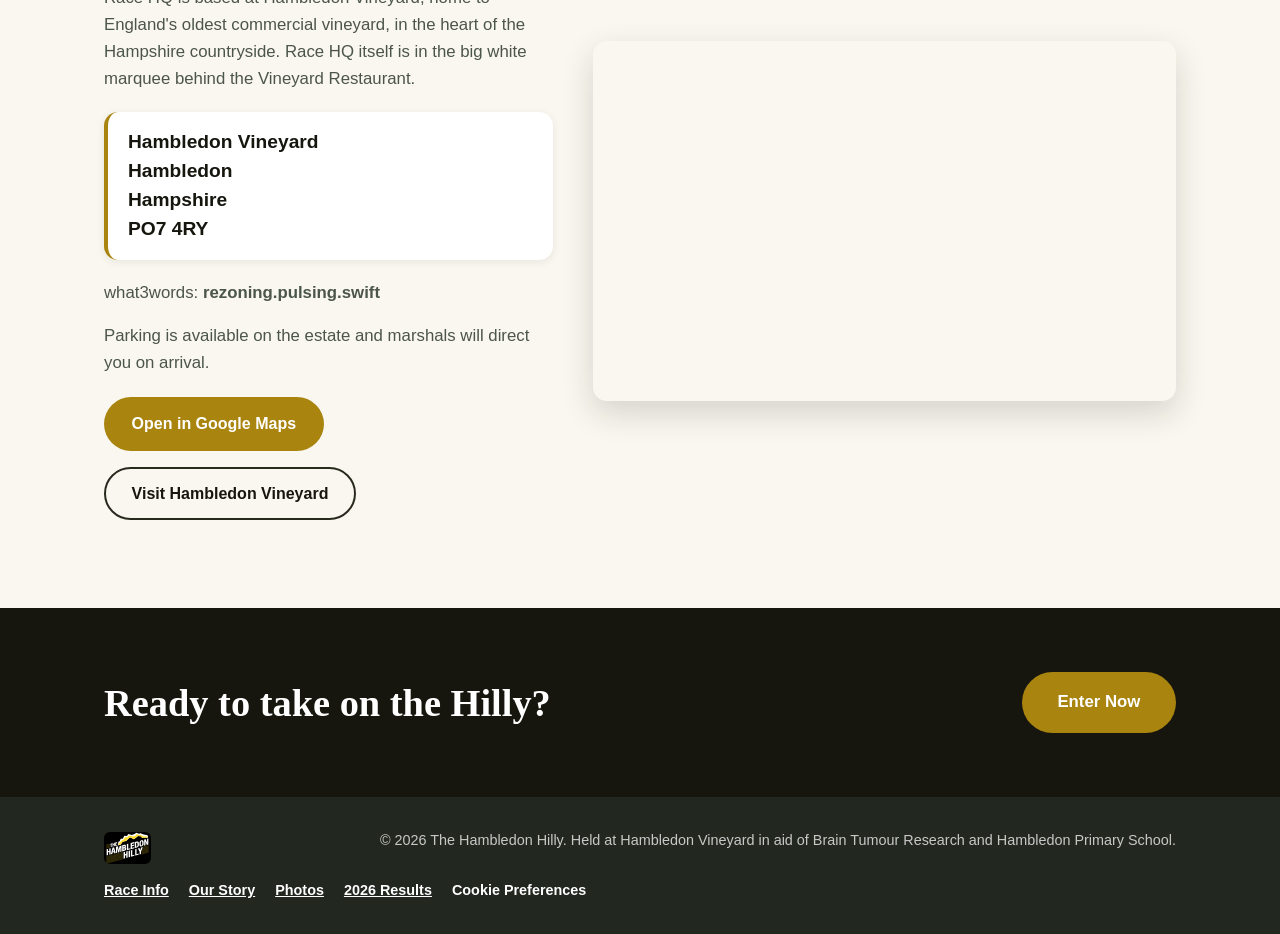
==== commit 38e6375a: "Add  phtotos pages useing R2 store" ====
--- a/site/index.html
+++ b/site/index.html
@@ -41,6 +41,7 @@
       <a href="#sponsors">Sponsors</a>
       <a href="#location">Location</a>
       <a href="our-story.html">Our Story</a>
+      <a href="photos.html">Photos</a>
     </nav>
     <a class="btn btn-primary nav-cta" href="https://sites.chronotrack.com/event/94311/results?raceId=250518&divisionId=2814686" target="_blank" rel="noopener">2026 Results</a>
     <button class="nav-toggle" aria-label="Toggle menu" aria-expanded="false">
@@ -329,6 +330,7 @@
     <nav class="footer-nav" aria-label="Footer">
       <a href="race-info.html">Race Info</a>
       <a href="our-story.html">Our Story</a>
+      <a href="photos.html">Photos</a>
       <a href="https://sites.chronotrack.com/event/94311/results?raceId=250518&divisionId=2814686" target="_blank" rel="noopener">2026 Results</a>
       <button type="button" class="footer-cookie-btn cookie-preferences-btn">Cookie Preferences</button>
     </nav>
--- a/site/css/style.css
+++ b/site/css/style.css
@@ -273,6 +273,32 @@
 .photo-thumb:focus-visible {
   outline: 3px solid var(--gold-700);
   outline-offset: 2px;
+}
+
+/* Photo album page */
+.album-grid {
+  grid-template-columns: repeat(auto-fill, minmax(200px, 1fr));
+  gap: 12px;
+  margin-top: 32px;
+}
+.album-grid .photo-thumb img {
+  opacity: 0;
+  transition: opacity 0.4s ease, transform 0.2s ease;
+}
+.album-grid .photo-thumb.is-loaded img {
+  opacity: 1;
+}
+.album-status {
+  text-align: center;
+  color: var(--ink-soft);
+  margin: 32px 0 0;
+}
+#album-sentinel {
+  height: 1px;
+}
+
+@media (max-width: 480px) {
+  .album-grid { grid-template-columns: repeat(2, 1fr); gap: 8px; }
 }
 
 /* Lightbox */
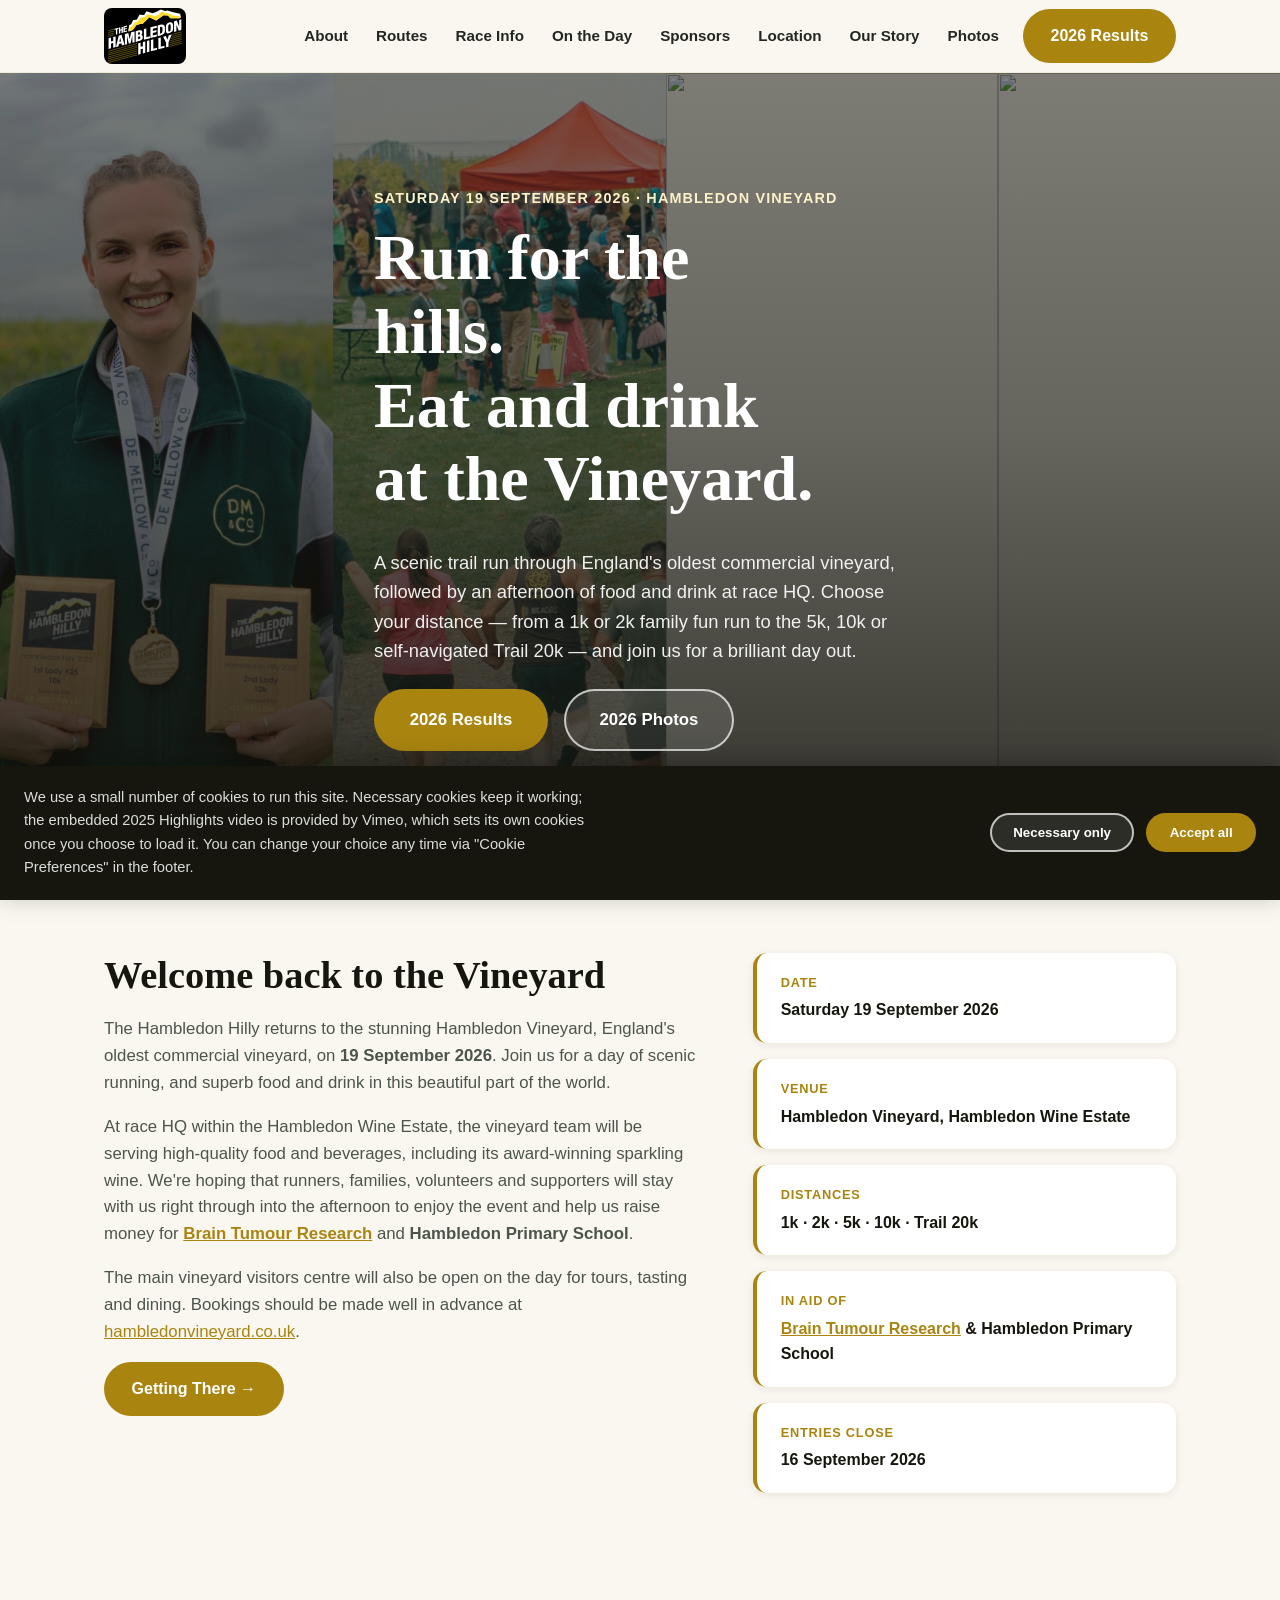
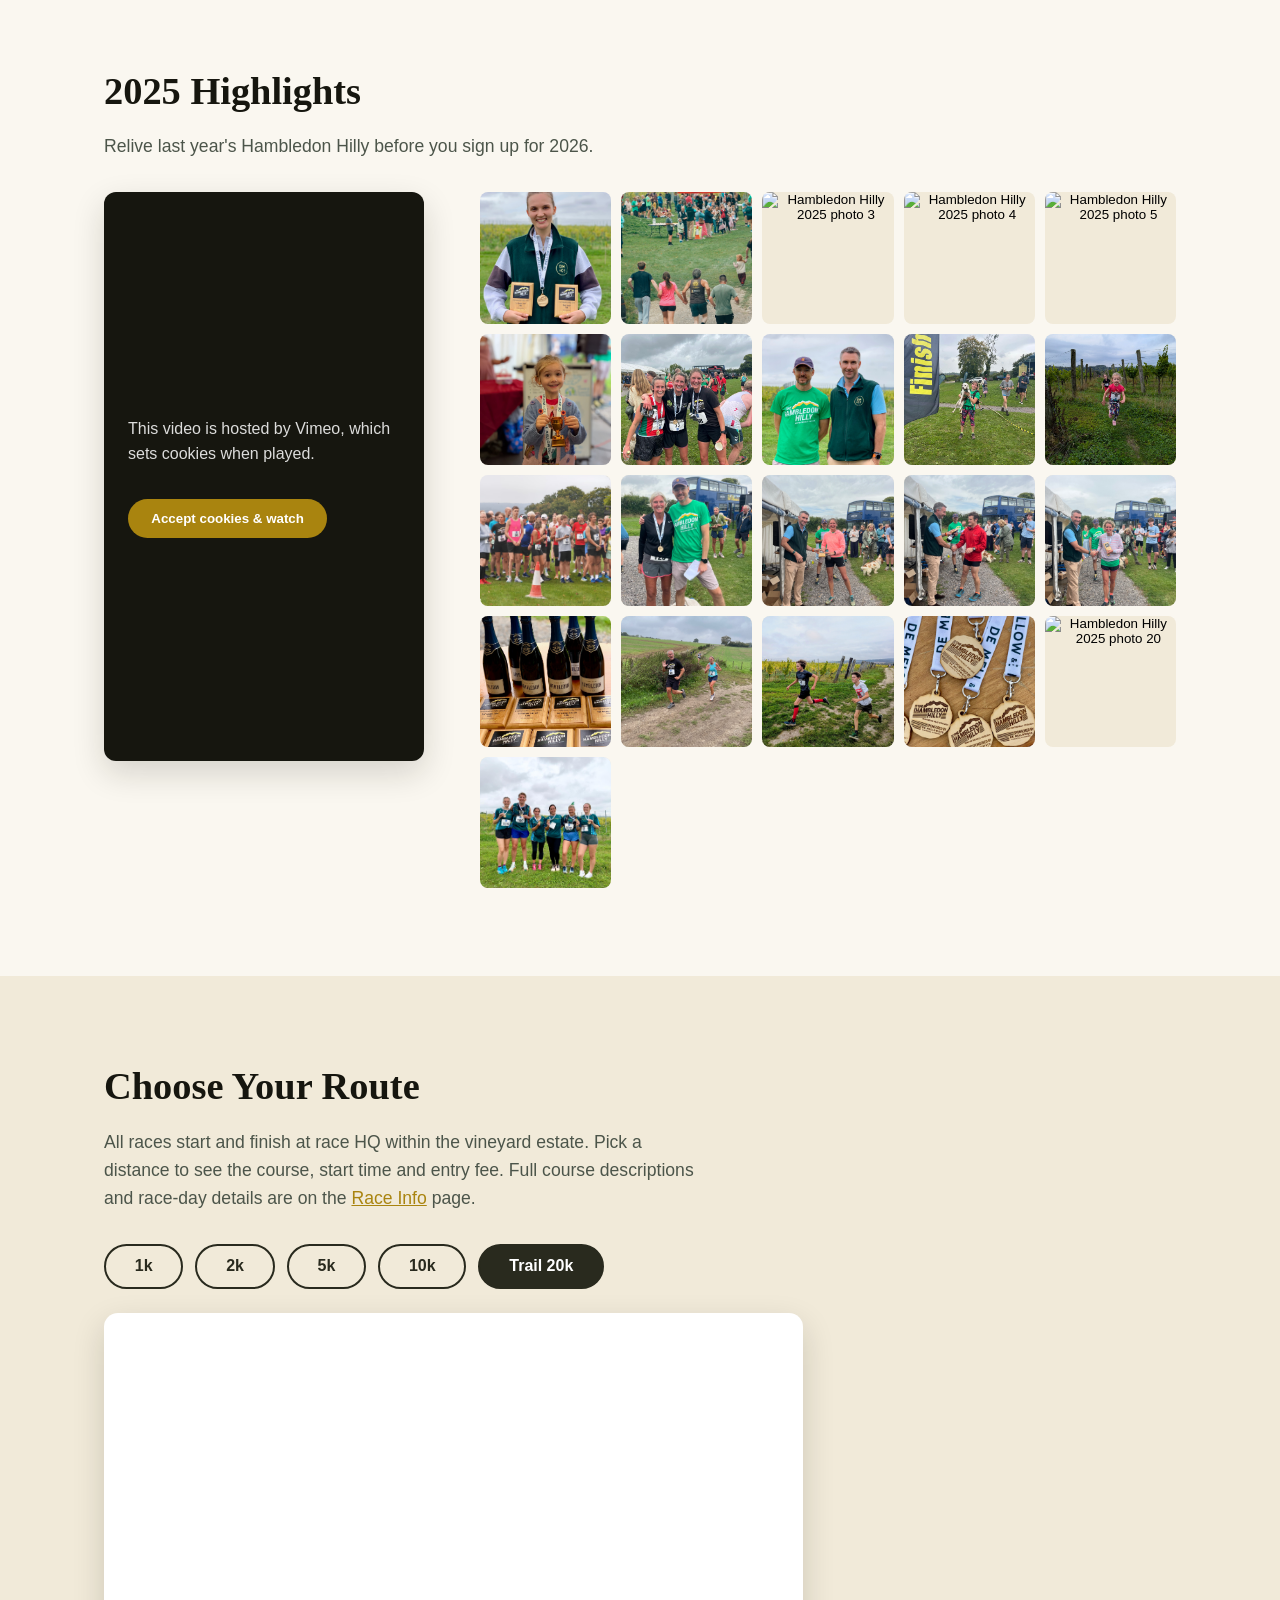
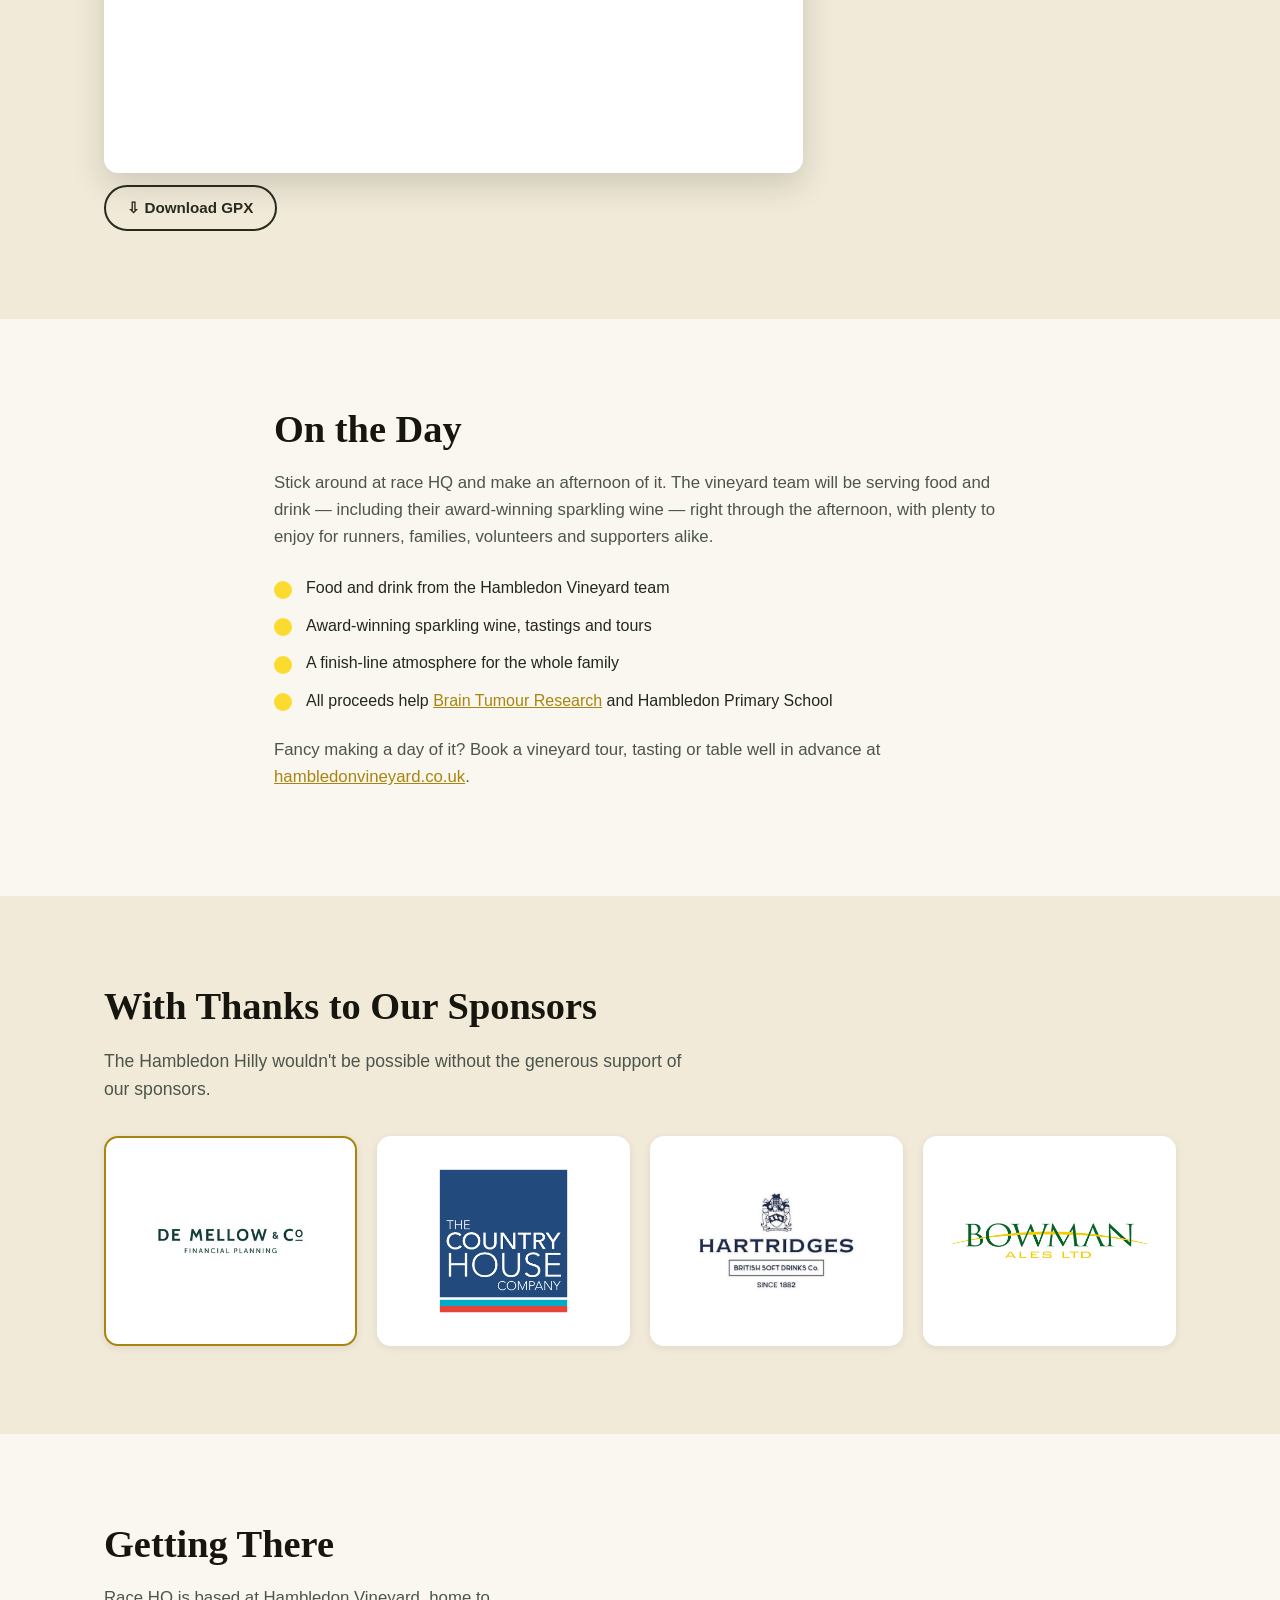
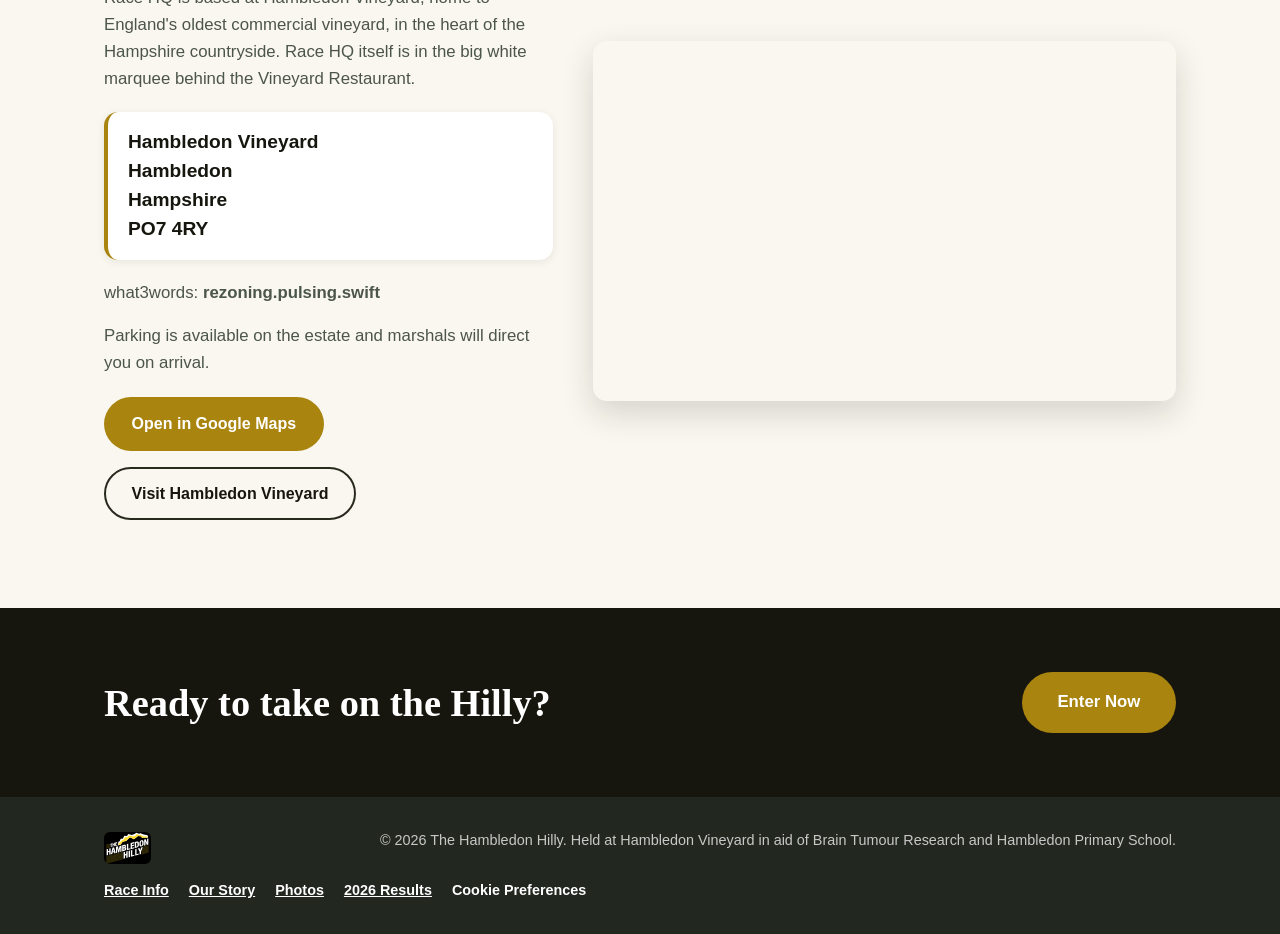
==== commit f0d772c6: "Update photos button" ====
--- a/site/index.html
+++ b/site/index.html
@@ -34,7 +34,6 @@
     </a>
     <nav class="site-nav" aria-label="Primary">
       <a href="#about">About</a>
-      <a href="#video">2025 Highlights</a>
       <a href="#routes">Routes</a>
       <a href="race-info.html">Race Info</a>
       <a href="#day">On the Day</a>
@@ -113,7 +112,7 @@
       </p>
       <div class="hero-actions">
         <a class="btn btn-primary btn-lg" href="https://sites.chronotrack.com/event/94311/results?raceId=250518&divisionId=2814686" target="_blank" rel="noopener">2026 Results</a>
-        <a class="btn btn-ghost btn-lg" href="#routes">View the Routes</a>
+        <a class="btn btn-ghost btn-lg" href="photos.html">2026 Photos</a>
       </div>
     </div>
   </section>
--- a/site/css/style.css
+++ b/site/css/style.css
@@ -287,6 +287,14 @@
 }
 .album-grid .photo-thumb.is-loaded img {
   opacity: 1;
+}
+.album-subtabs {
+  margin-top: -8px;
+  gap: 8px;
+}
+.album-subtabs .route-tab {
+  padding: 0.45em 1.3em;
+  font-size: 0.9rem;
 }
 .album-status {
   text-align: center;
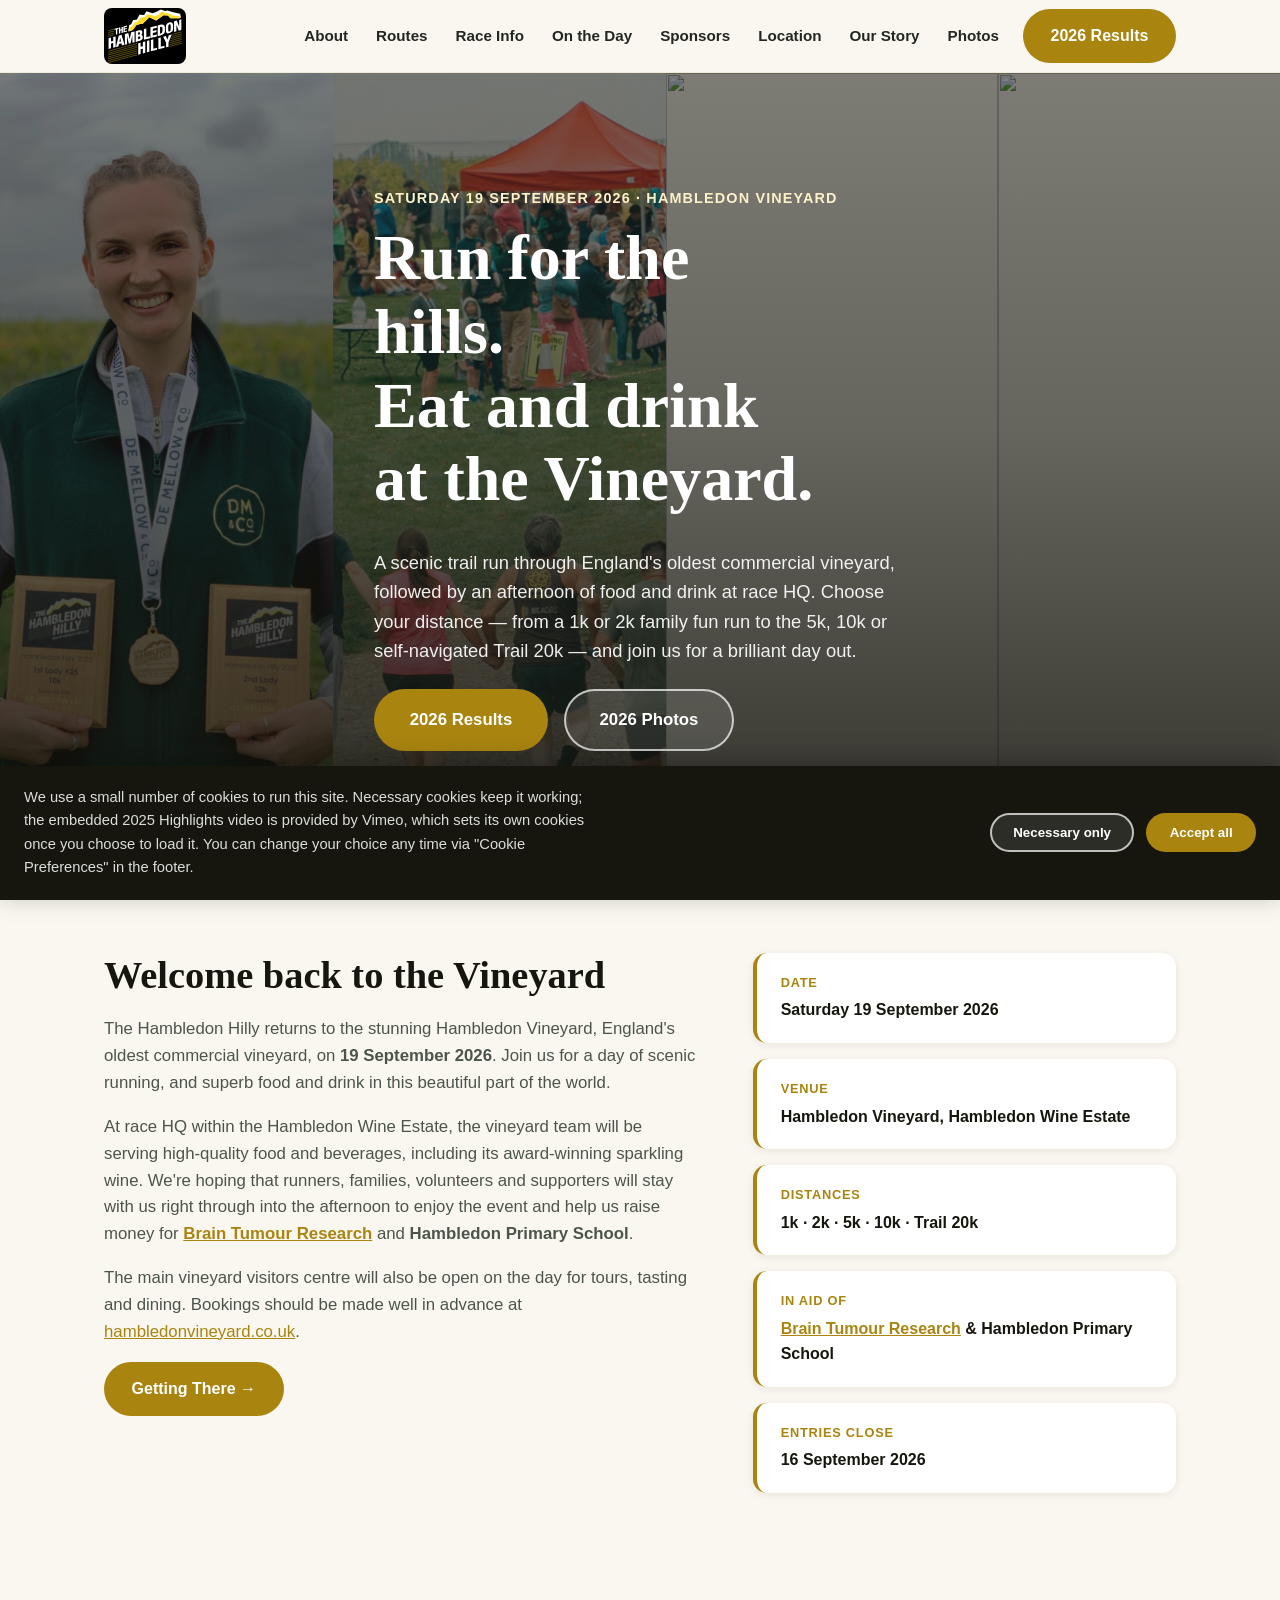
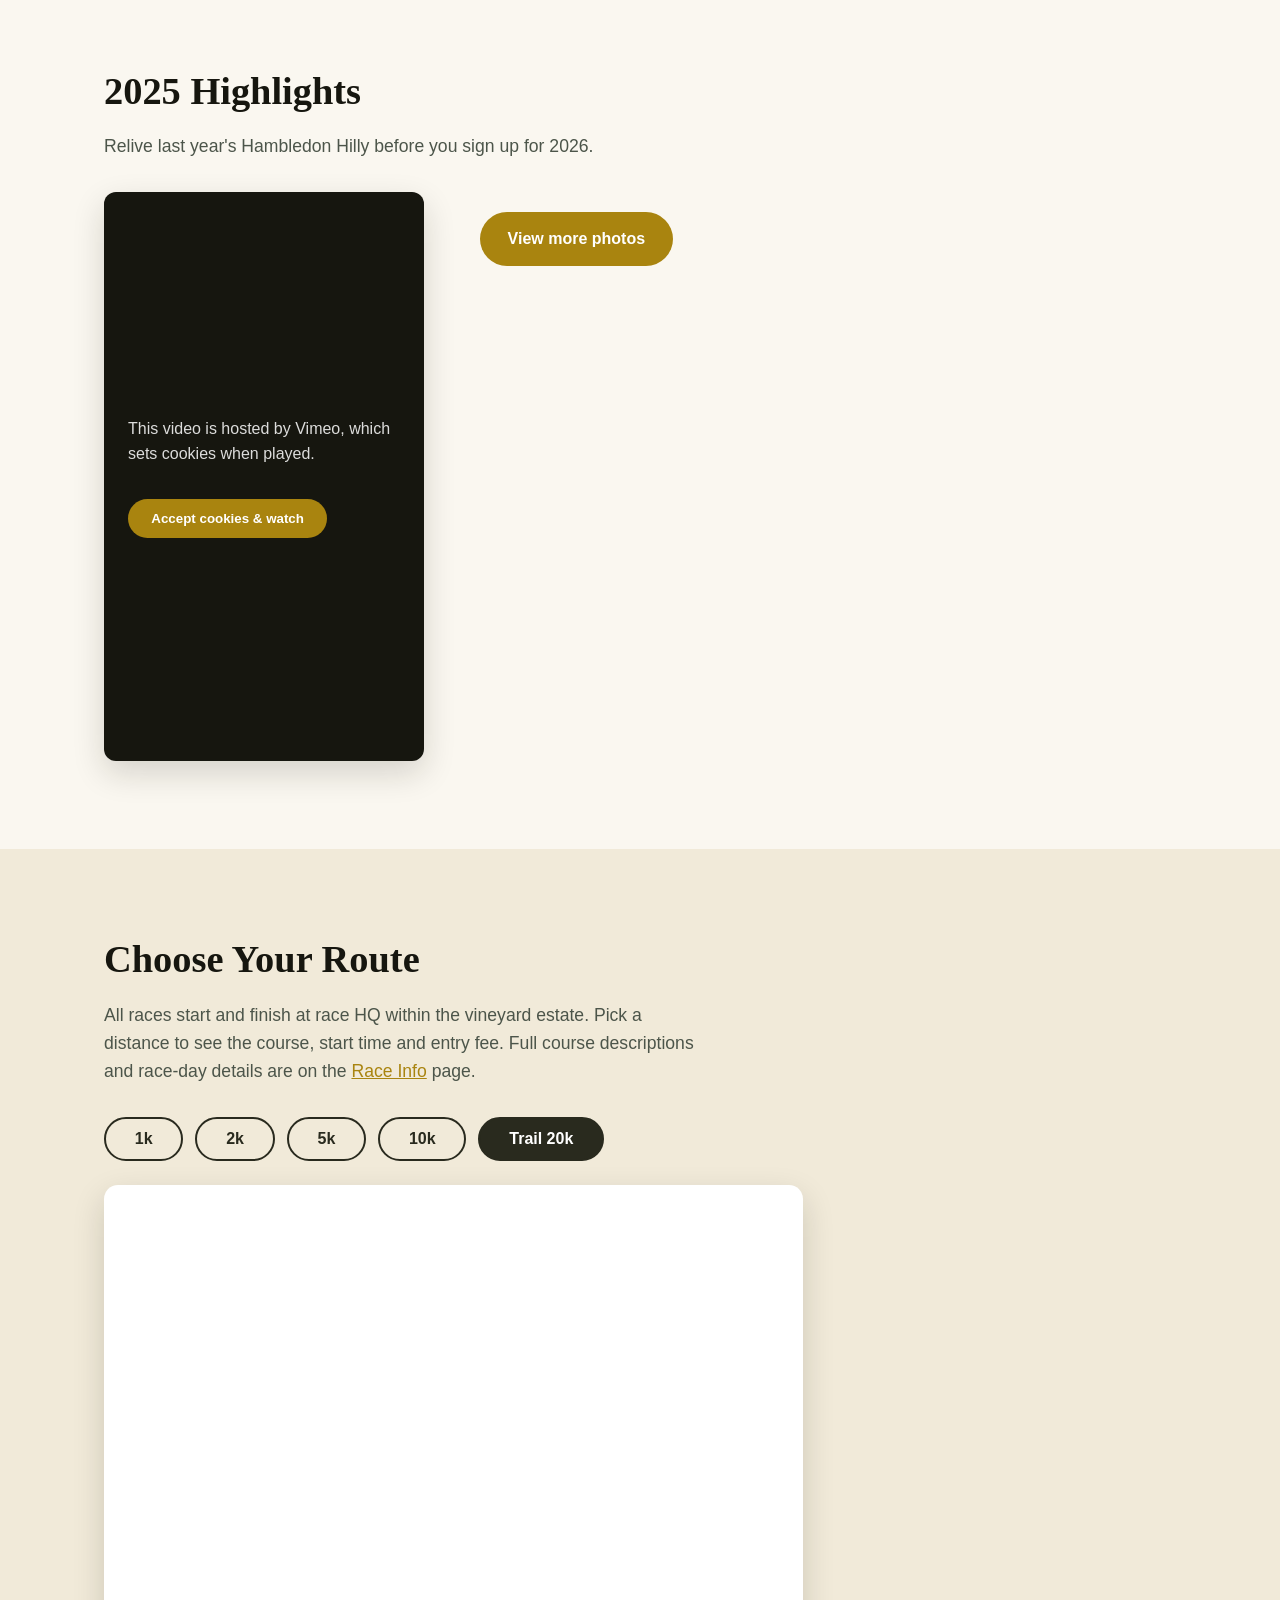
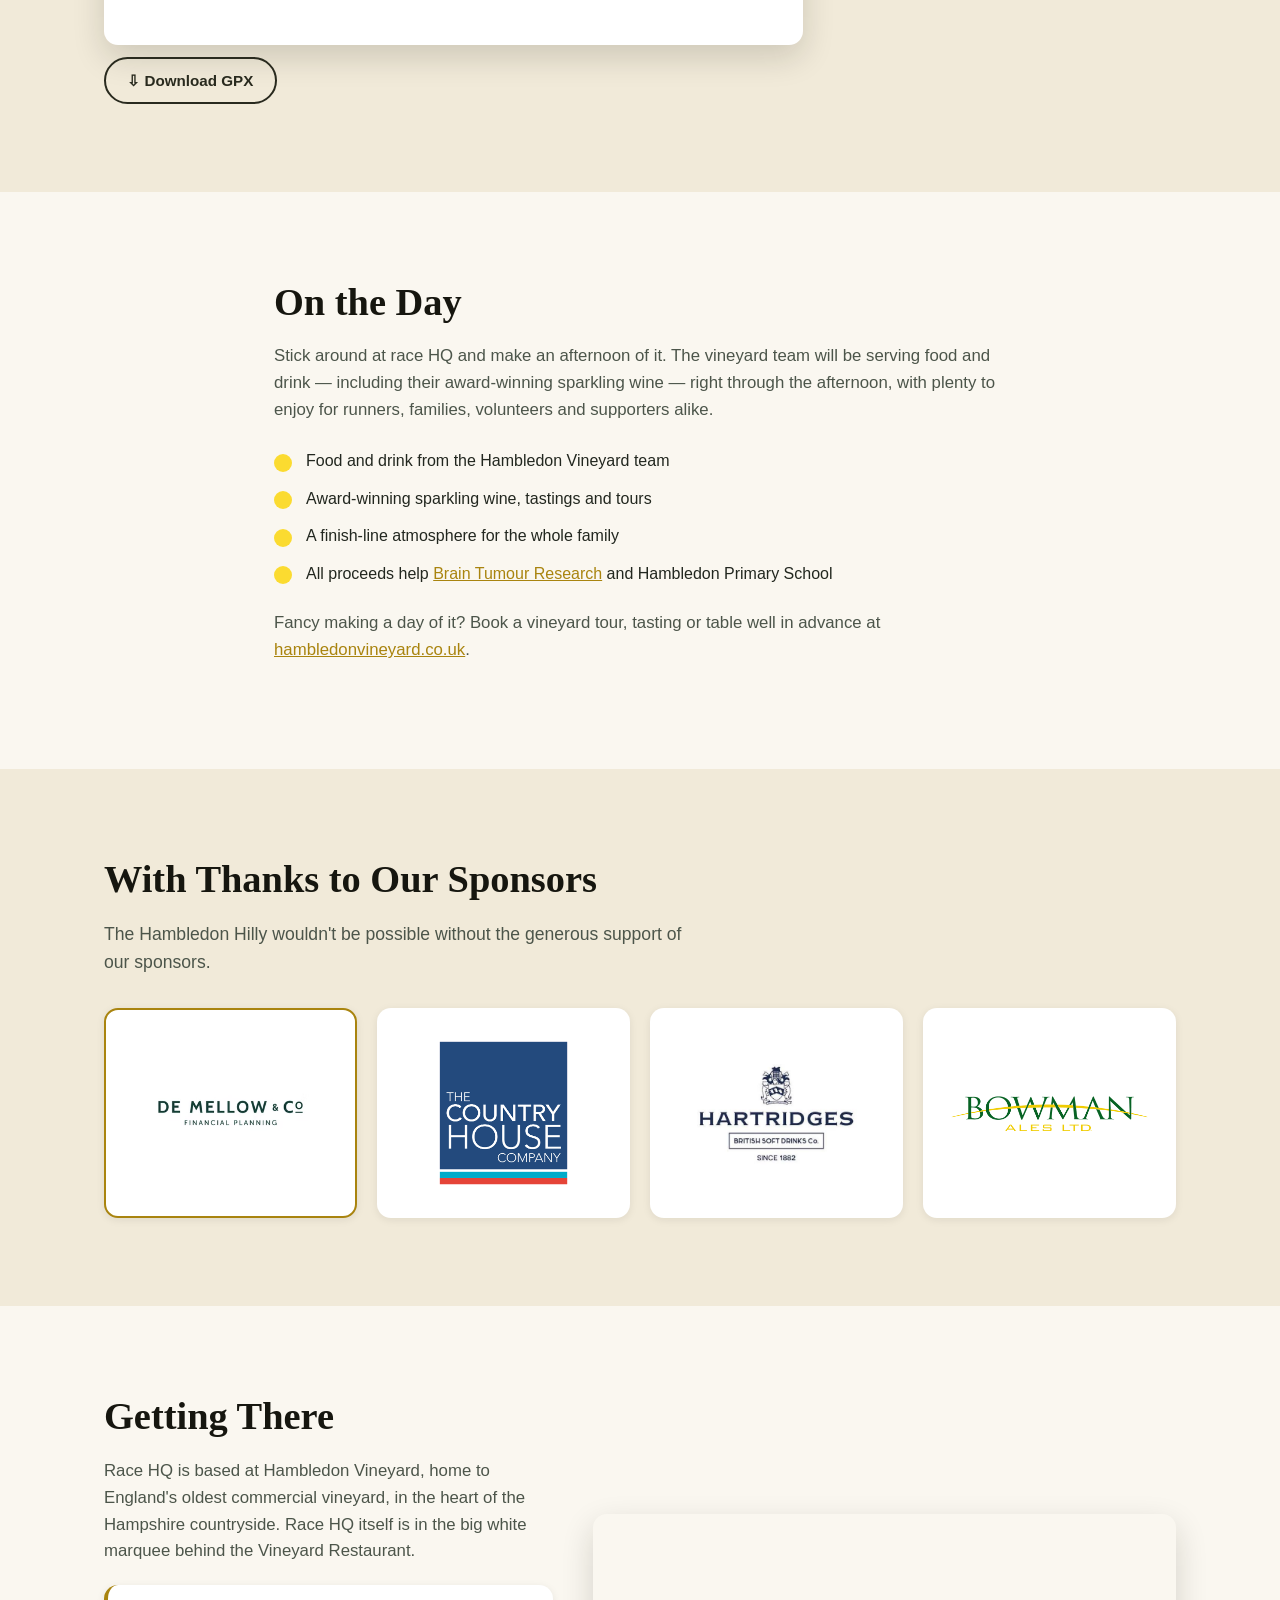
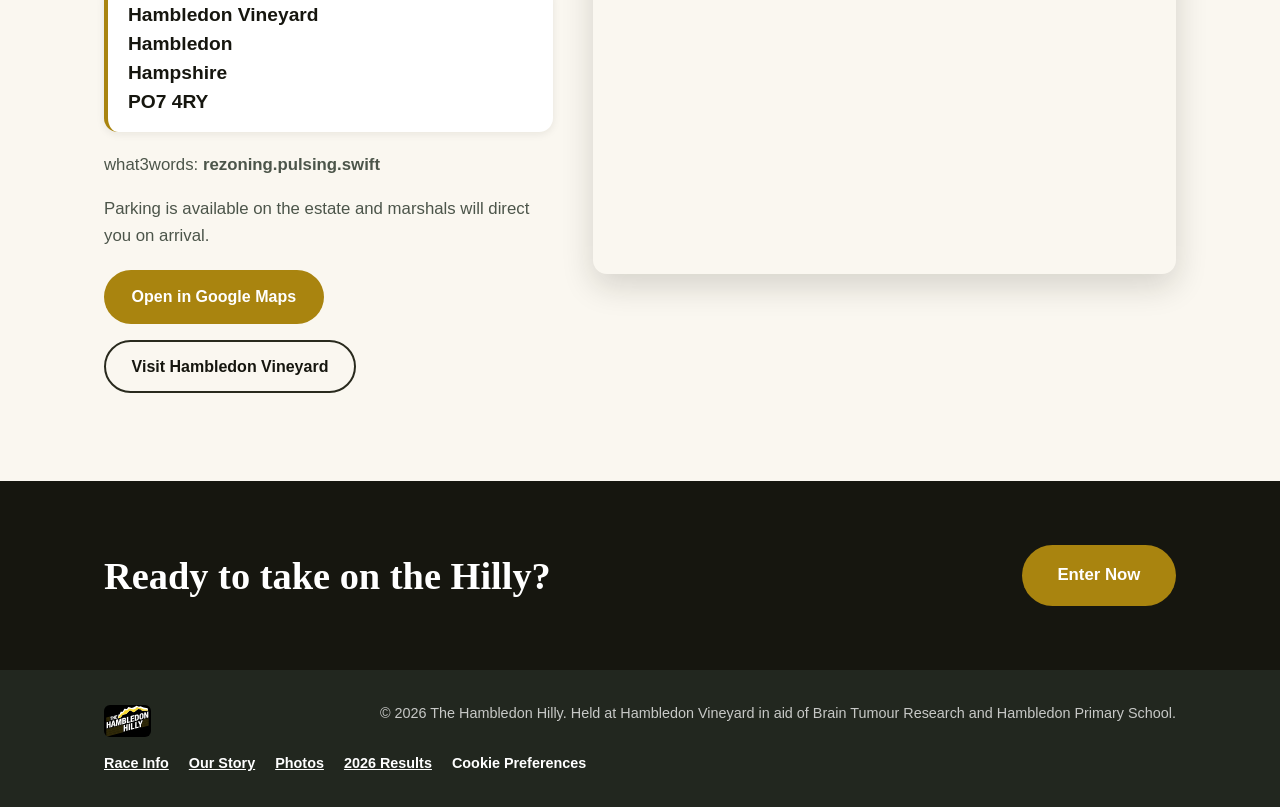
==== commit 1a0bb4b8: "Update photo grid to use random pics" ====
--- a/site/index.html
+++ b/site/index.html
@@ -181,28 +181,9 @@
         </div>
       </div>
       <div class="gallery-panel">
-        <div class="photo-gallery" id="photo-gallery">
-          <button class="photo-thumb" type="button" data-index="0"><img src="images/2025_photos/1.jpeg" alt="Hambledon Hilly 2025 photo 1" loading="lazy"></button>
-          <button class="photo-thumb" type="button" data-index="1"><img src="images/2025_photos/2.jpeg" alt="Hambledon Hilly 2025 photo 2" loading="lazy"></button>
-          <button class="photo-thumb" type="button" data-index="2"><img src="images/2025_photos/3.png" alt="Hambledon Hilly 2025 photo 3" loading="lazy"></button>
-          <button class="photo-thumb" type="button" data-index="3"><img src="images/2025_photos/4.png" alt="Hambledon Hilly 2025 photo 4" loading="lazy"></button>
-          <button class="photo-thumb" type="button" data-index="4"><img src="images/2025_photos/5.png" alt="Hambledon Hilly 2025 photo 5" loading="lazy"></button>
-          <button class="photo-thumb" type="button" data-index="5"><img src="images/2025_photos/6.jpeg" alt="Hambledon Hilly 2025 photo 6" loading="lazy"></button>
-          <button class="photo-thumb" type="button" data-index="6"><img src="images/2025_photos/7.jpeg" alt="Hambledon Hilly 2025 photo 7" loading="lazy"></button>
-          <button class="photo-thumb" type="button" data-index="7"><img src="images/2025_photos/8.jpeg" alt="Hambledon Hilly 2025 photo 8" loading="lazy"></button>
-          <button class="photo-thumb" type="button" data-index="8"><img src="images/2025_photos/9.jpeg" alt="Hambledon Hilly 2025 photo 9" loading="lazy"></button>
-          <button class="photo-thumb" type="button" data-index="9"><img src="images/2025_photos/10.jpeg" alt="Hambledon Hilly 2025 photo 10" loading="lazy"></button>
-          <button class="photo-thumb" type="button" data-index="10"><img src="images/2025_photos/11.jpeg" alt="Hambledon Hilly 2025 photo 11" loading="lazy"></button>
-          <button class="photo-thumb" type="button" data-index="11"><img src="images/2025_photos/12.jpeg" alt="Hambledon Hilly 2025 photo 12" loading="lazy"></button>
-          <button class="photo-thumb" type="button" data-index="12"><img src="images/2025_photos/13.jpeg" alt="Hambledon Hilly 2025 photo 13" loading="lazy"></button>
-          <button class="photo-thumb" type="button" data-index="13"><img src="images/2025_photos/14.jpeg" alt="Hambledon Hilly 2025 photo 14" loading="lazy"></button>
-          <button class="photo-thumb" type="button" data-index="14"><img src="images/2025_photos/15.jpeg" alt="Hambledon Hilly 2025 photo 15" loading="lazy"></button>
-          <button class="photo-thumb" type="button" data-index="15"><img src="images/2025_photos/16.jpeg" alt="Hambledon Hilly 2025 photo 16" loading="lazy"></button>
-          <button class="photo-thumb" type="button" data-index="16"><img src="images/2025_photos/17.jpeg" alt="Hambledon Hilly 2025 photo 17" loading="lazy"></button>
-          <button class="photo-thumb" type="button" data-index="17"><img src="images/2025_photos/18.jpeg" alt="Hambledon Hilly 2025 photo 18" loading="lazy"></button>
-          <button class="photo-thumb" type="button" data-index="18"><img src="images/2025_photos/19.jpeg" alt="Hambledon Hilly 2025 photo 19" loading="lazy"></button>
-          <button class="photo-thumb" type="button" data-index="19"><img src="images/2025_photos/20.png" alt="Hambledon Hilly 2025 photo 20" loading="lazy"></button>
-          <button class="photo-thumb" type="button" data-index="20"><img src="images/2025_photos/21.jpeg" alt="Hambledon Hilly 2025 photo 21" loading="lazy"></button>
+        <div class="photo-gallery" id="photo-gallery" data-album="2026/" data-count="18" aria-label="A random selection of Hambledon Hilly photos"></div>
+        <div class="gallery-more">
+          <a class="btn btn-primary" href="photos.html">View more photos</a>
         </div>
       </div>
     </div>
--- a/site/css/style.css
+++ b/site/css/style.css
@@ -273,6 +273,10 @@
 .photo-thumb:focus-visible {
   outline: 3px solid var(--gold-700);
   outline-offset: 2px;
+}
+
+.gallery-more {
+  margin-top: 20px;
 }
 
 /* Photo album page */
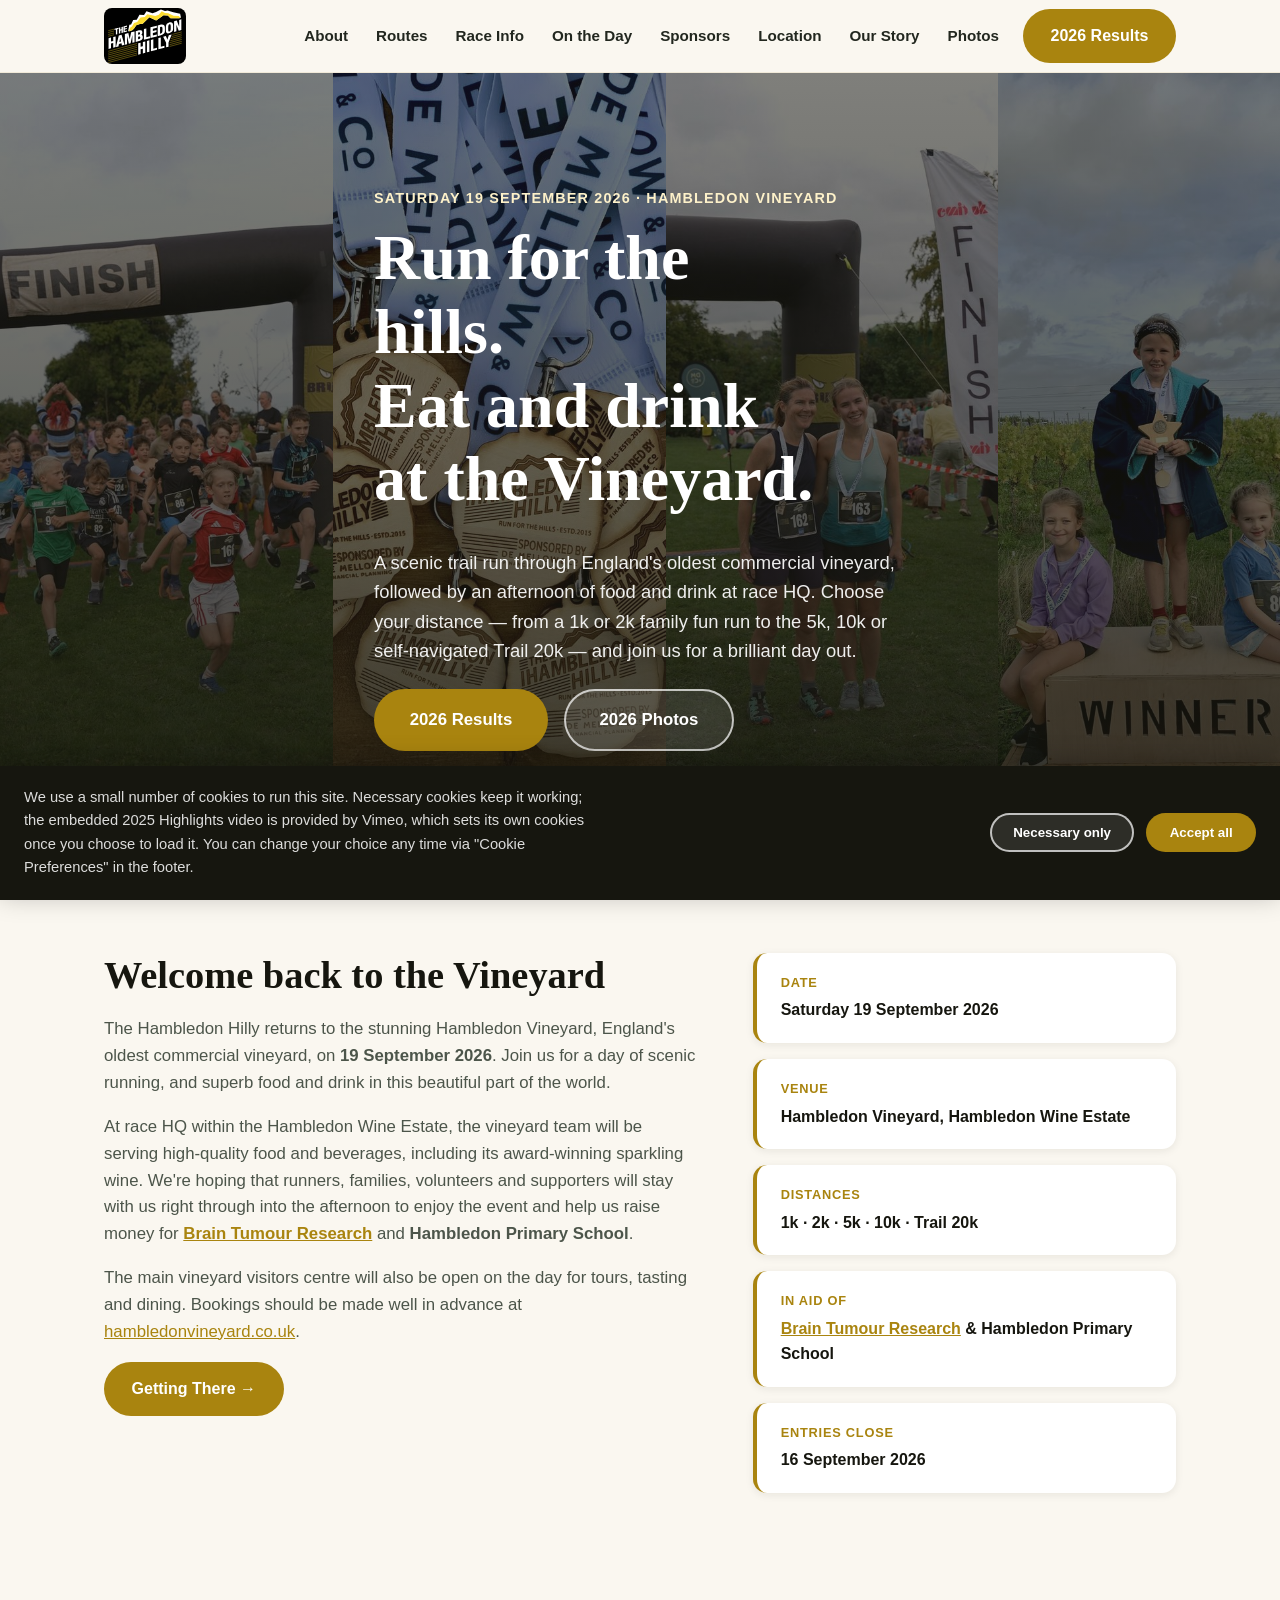
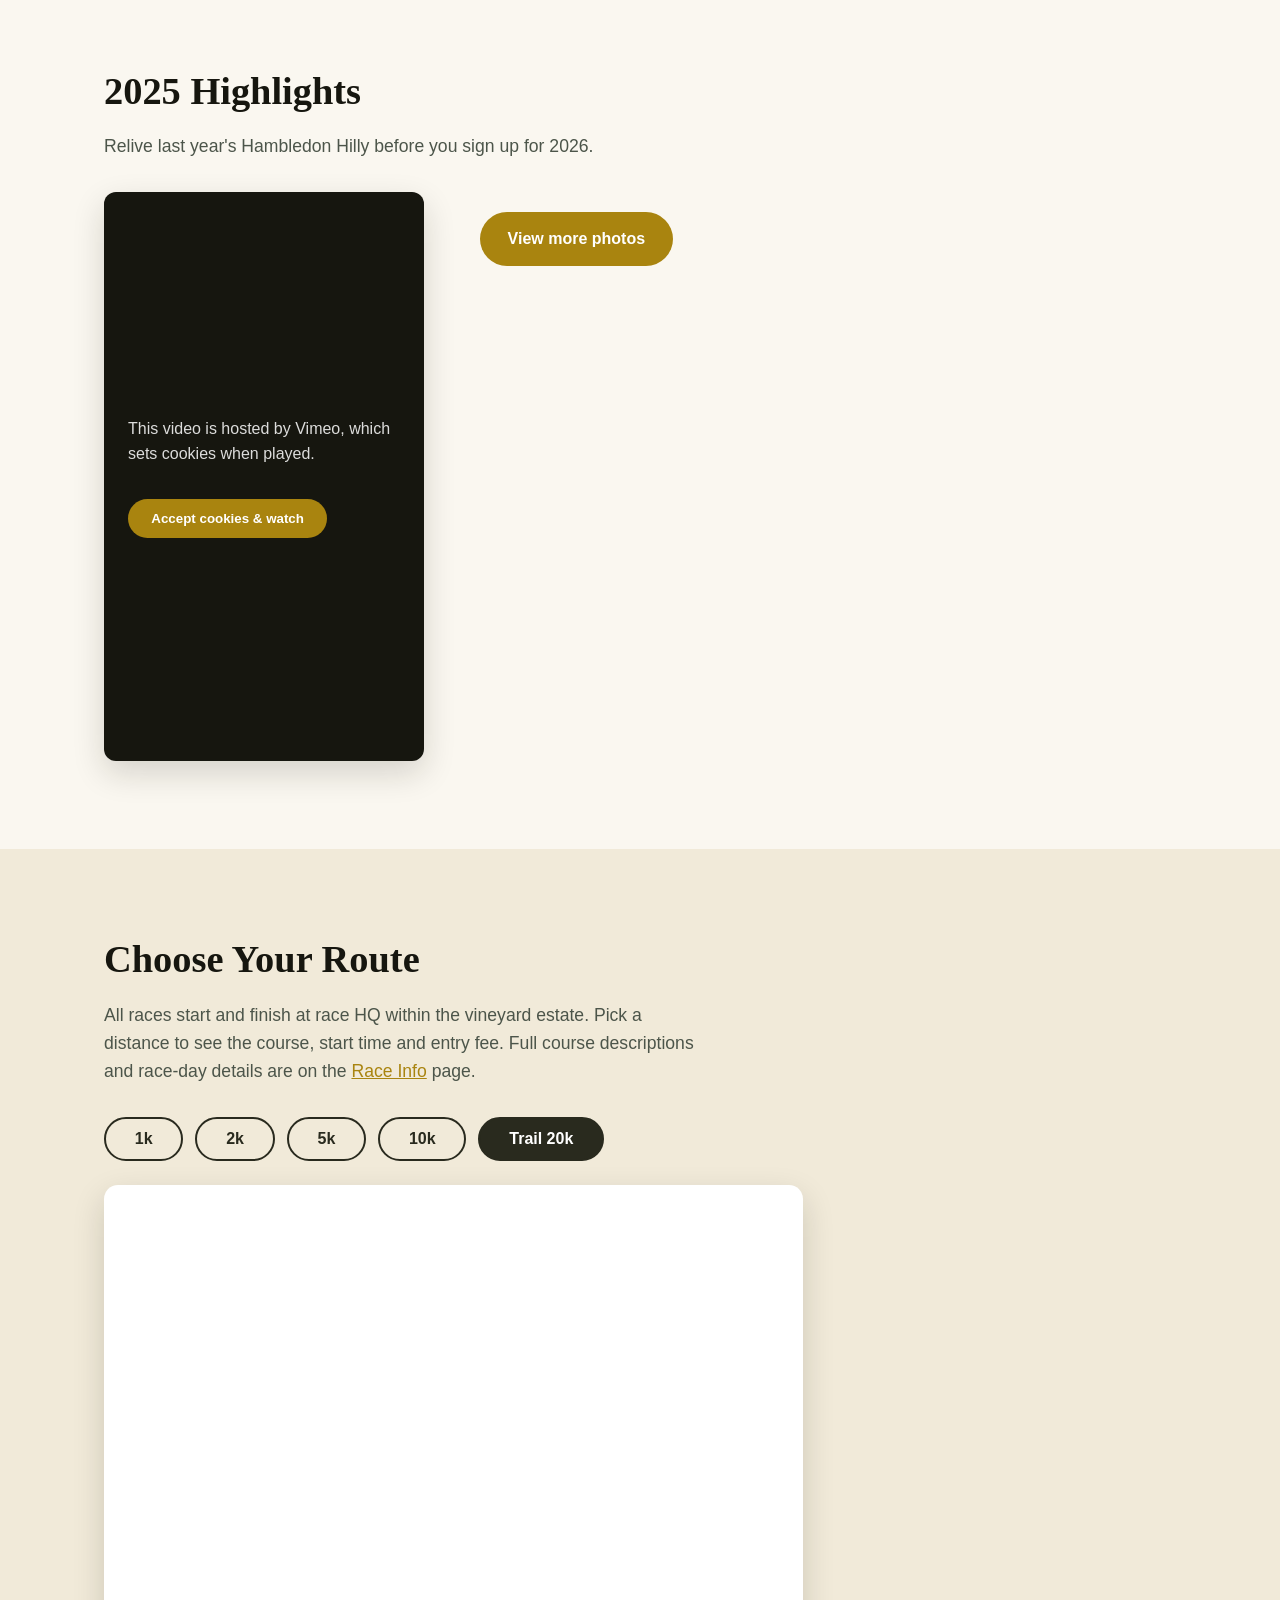
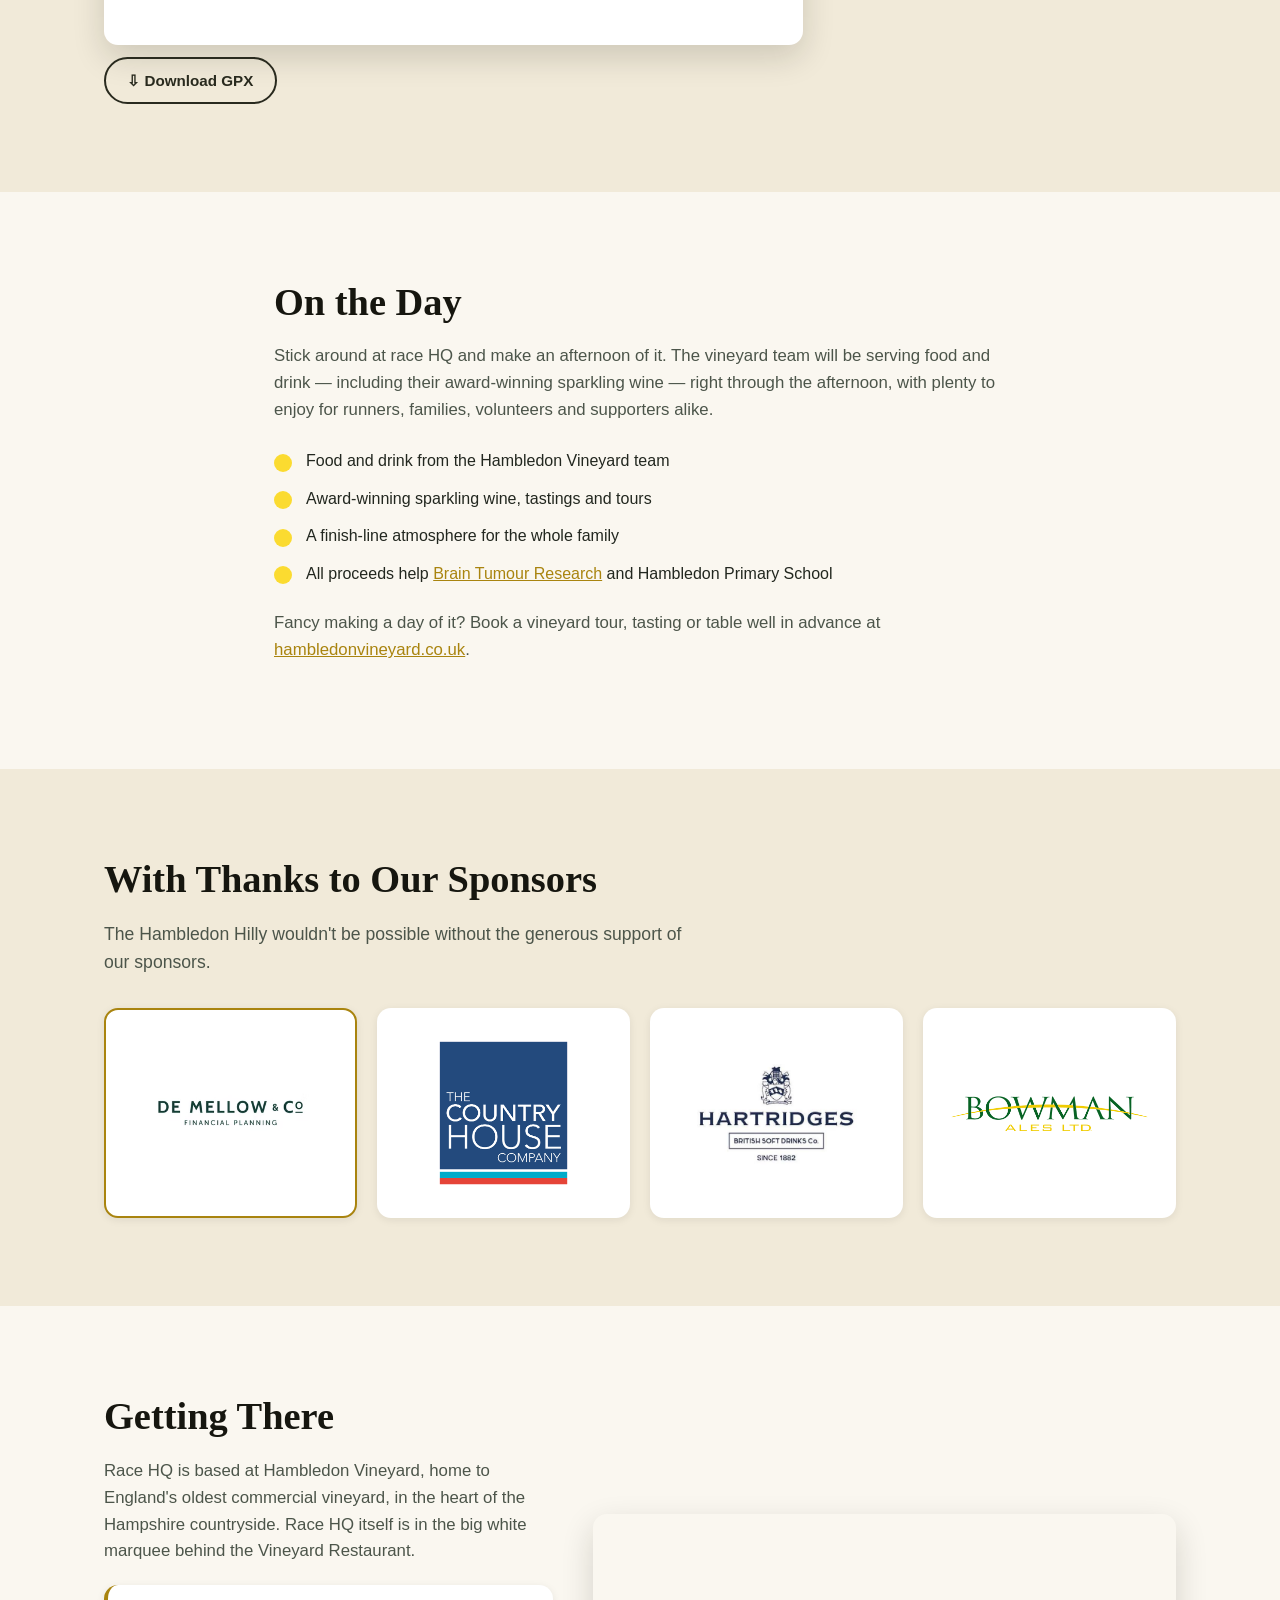
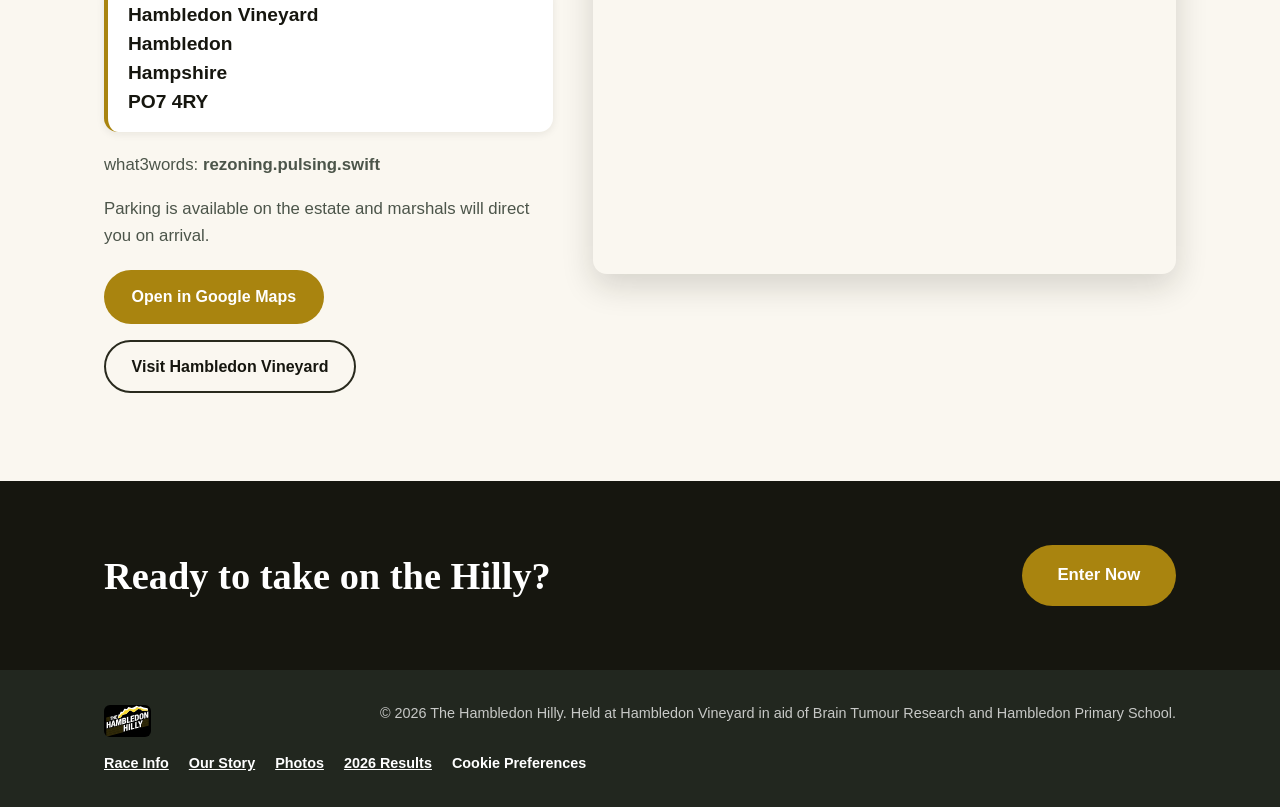
==== commit b09078f0: "Update carousel" ====
--- a/site/index.html
+++ b/site/index.html
@@ -55,48 +55,42 @@
     <div class="hero-media">
       <div class="hero-scroll" aria-hidden="true">
         <div class="hero-scroll-track">
-          <img src="images/2025_photos/1.jpeg" alt="" loading="eager">
-          <img src="images/2025_photos/2.jpeg" alt="" loading="eager">
-          <img src="images/2025_photos/3.png" alt="" loading="eager">
-          <img src="images/2025_photos/4.png" alt="" loading="lazy">
-          <img src="images/2025_photos/5.png" alt="" loading="lazy">
-          <img src="images/2025_photos/6.jpeg" alt="" loading="lazy">
-          <img src="images/2025_photos/7.jpeg" alt="" loading="lazy">
-          <img src="images/2025_photos/8.jpeg" alt="" loading="lazy">
-          <img src="images/2025_photos/9.jpeg" alt="" loading="lazy">
-          <img src="images/2025_photos/10.jpeg" alt="" loading="lazy">
-          <img src="images/2025_photos/11.jpeg" alt="" loading="lazy">
-          <img src="images/2025_photos/12.jpeg" alt="" loading="lazy">
-          <img src="images/2025_photos/13.jpeg" alt="" loading="lazy">
-          <img src="images/2025_photos/14.jpeg" alt="" loading="lazy">
-          <img src="images/2025_photos/15.jpeg" alt="" loading="lazy">
-          <img src="images/2025_photos/16.jpeg" alt="" loading="lazy">
-          <img src="images/2025_photos/17.jpeg" alt="" loading="lazy">
-          <img src="images/2025_photos/18.jpeg" alt="" loading="lazy">
-          <img src="images/2025_photos/19.jpeg" alt="" loading="lazy">
-          <img src="images/2025_photos/20.png" alt="" loading="lazy">
-          <img src="images/2025_photos/21.jpeg" alt="" loading="lazy">
-          <img src="images/2025_photos/1.jpeg" alt="" loading="lazy">
-          <img src="images/2025_photos/2.jpeg" alt="" loading="lazy">
-          <img src="images/2025_photos/3.png" alt="" loading="lazy">
-          <img src="images/2025_photos/4.png" alt="" loading="lazy">
-          <img src="images/2025_photos/5.png" alt="" loading="lazy">
-          <img src="images/2025_photos/6.jpeg" alt="" loading="lazy">
-          <img src="images/2025_photos/7.jpeg" alt="" loading="lazy">
-          <img src="images/2025_photos/8.jpeg" alt="" loading="lazy">
-          <img src="images/2025_photos/9.jpeg" alt="" loading="lazy">
-          <img src="images/2025_photos/10.jpeg" alt="" loading="lazy">
-          <img src="images/2025_photos/11.jpeg" alt="" loading="lazy">
-          <img src="images/2025_photos/12.jpeg" alt="" loading="lazy">
-          <img src="images/2025_photos/13.jpeg" alt="" loading="lazy">
-          <img src="images/2025_photos/14.jpeg" alt="" loading="lazy">
-          <img src="images/2025_photos/15.jpeg" alt="" loading="lazy">
-          <img src="images/2025_photos/16.jpeg" alt="" loading="lazy">
-          <img src="images/2025_photos/17.jpeg" alt="" loading="lazy">
-          <img src="images/2025_photos/18.jpeg" alt="" loading="lazy">
-          <img src="images/2025_photos/19.jpeg" alt="" loading="lazy">
-          <img src="images/2025_photos/20.png" alt="" loading="lazy">
-          <img src="images/2025_photos/21.jpeg" alt="" loading="lazy">
+          <img src="images/carousel/3.jpg" alt="" loading="eager">
+          <img src="images/carousel/IMG_4127.jpg" alt="" loading="eager">
+          <img src="images/carousel/35.jpg" alt="" loading="eager">
+          <img src="images/carousel/IMG_4248.jpg" alt="" loading="eager">
+          <img src="images/carousel/38.jpg" alt="" loading="lazy">
+          <img src="images/carousel/IMG_4260.jpg" alt="" loading="lazy">
+          <img src="images/carousel/39.jpg" alt="" loading="lazy">
+          <img src="images/carousel/IMG_4264.jpg" alt="" loading="lazy">
+          <img src="images/carousel/40.jpg" alt="" loading="lazy">
+          <img src="images/carousel/IMG_7174.jpg" alt="" loading="lazy">
+          <img src="images/carousel/47.jpg" alt="" loading="lazy">
+          <img src="images/carousel/IMG_7324.jpg" alt="" loading="lazy">
+          <img src="images/carousel/48.jpg" alt="" loading="lazy">
+          <img src="images/carousel/IMG_9951.jpg" alt="" loading="lazy">
+          <img src="images/carousel/49.jpg" alt="" loading="lazy">
+          <img src="images/carousel/50.jpg" alt="" loading="lazy">
+          <img src="images/carousel/6.jpg" alt="" loading="lazy">
+          <img src="images/carousel/9.jpg" alt="" loading="lazy">
+          <img src="images/carousel/3.jpg" alt="" loading="lazy">
+          <img src="images/carousel/IMG_4127.jpg" alt="" loading="lazy">
+          <img src="images/carousel/35.jpg" alt="" loading="lazy">
+          <img src="images/carousel/IMG_4248.jpg" alt="" loading="lazy">
+          <img src="images/carousel/38.jpg" alt="" loading="lazy">
+          <img src="images/carousel/IMG_4260.jpg" alt="" loading="lazy">
+          <img src="images/carousel/39.jpg" alt="" loading="lazy">
+          <img src="images/carousel/IMG_4264.jpg" alt="" loading="lazy">
+          <img src="images/carousel/40.jpg" alt="" loading="lazy">
+          <img src="images/carousel/IMG_7174.jpg" alt="" loading="lazy">
+          <img src="images/carousel/47.jpg" alt="" loading="lazy">
+          <img src="images/carousel/IMG_7324.jpg" alt="" loading="lazy">
+          <img src="images/carousel/48.jpg" alt="" loading="lazy">
+          <img src="images/carousel/IMG_9951.jpg" alt="" loading="lazy">
+          <img src="images/carousel/49.jpg" alt="" loading="lazy">
+          <img src="images/carousel/50.jpg" alt="" loading="lazy">
+          <img src="images/carousel/6.jpg" alt="" loading="lazy">
+          <img src="images/carousel/9.jpg" alt="" loading="lazy">
         </div>
       </div>
       <div class="hero-scrim"></div>
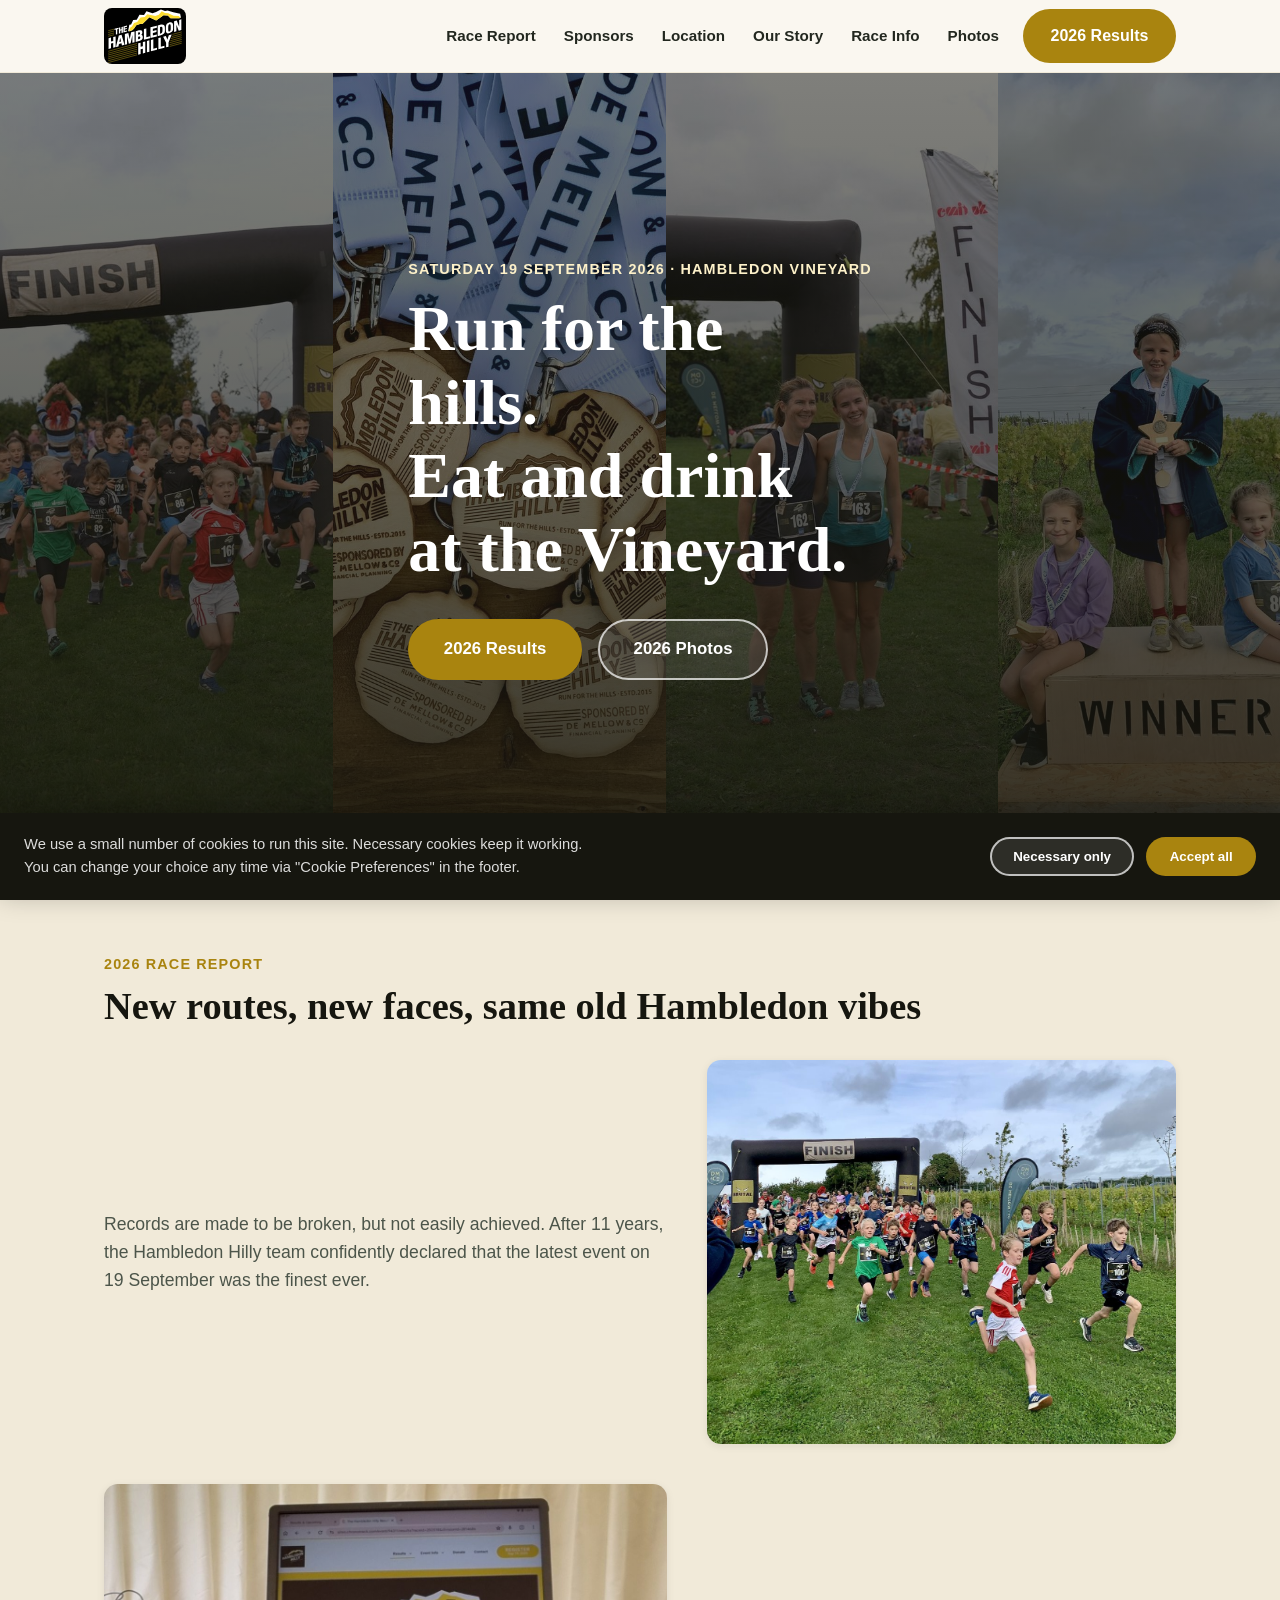
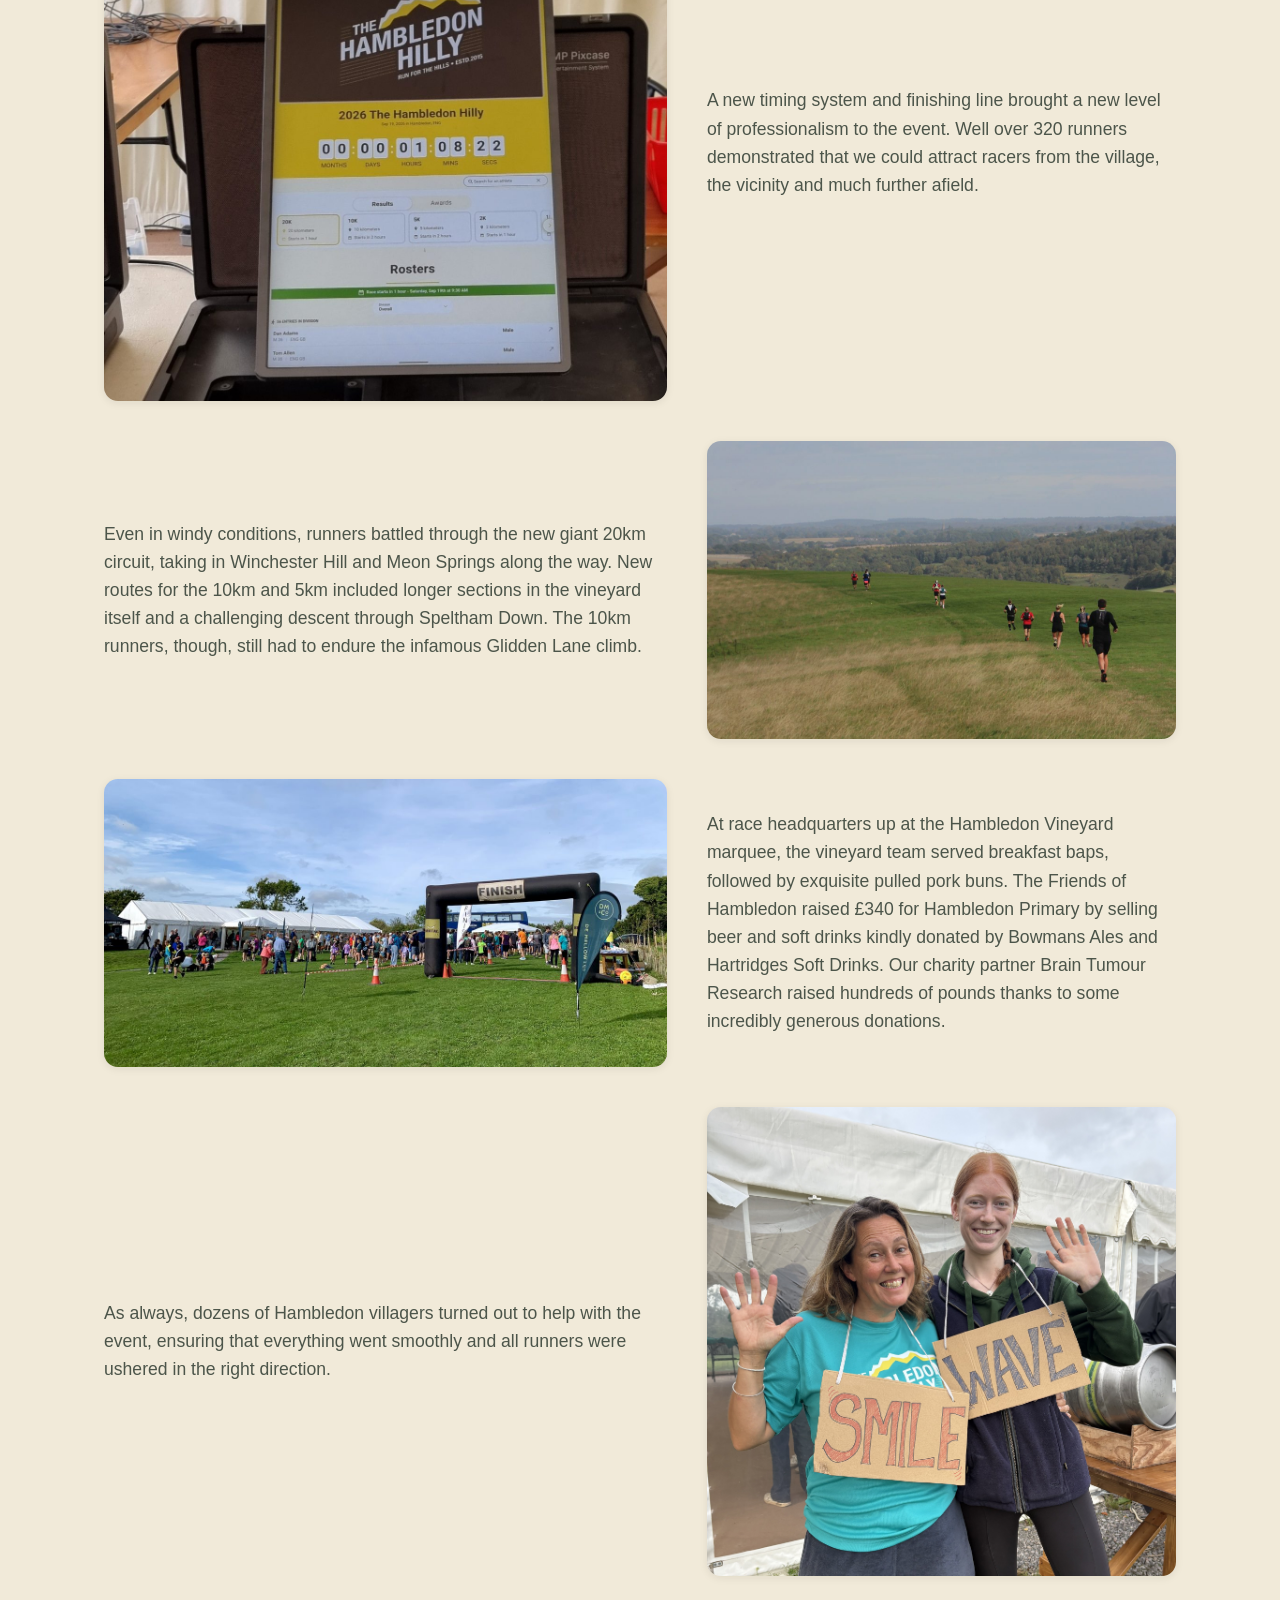
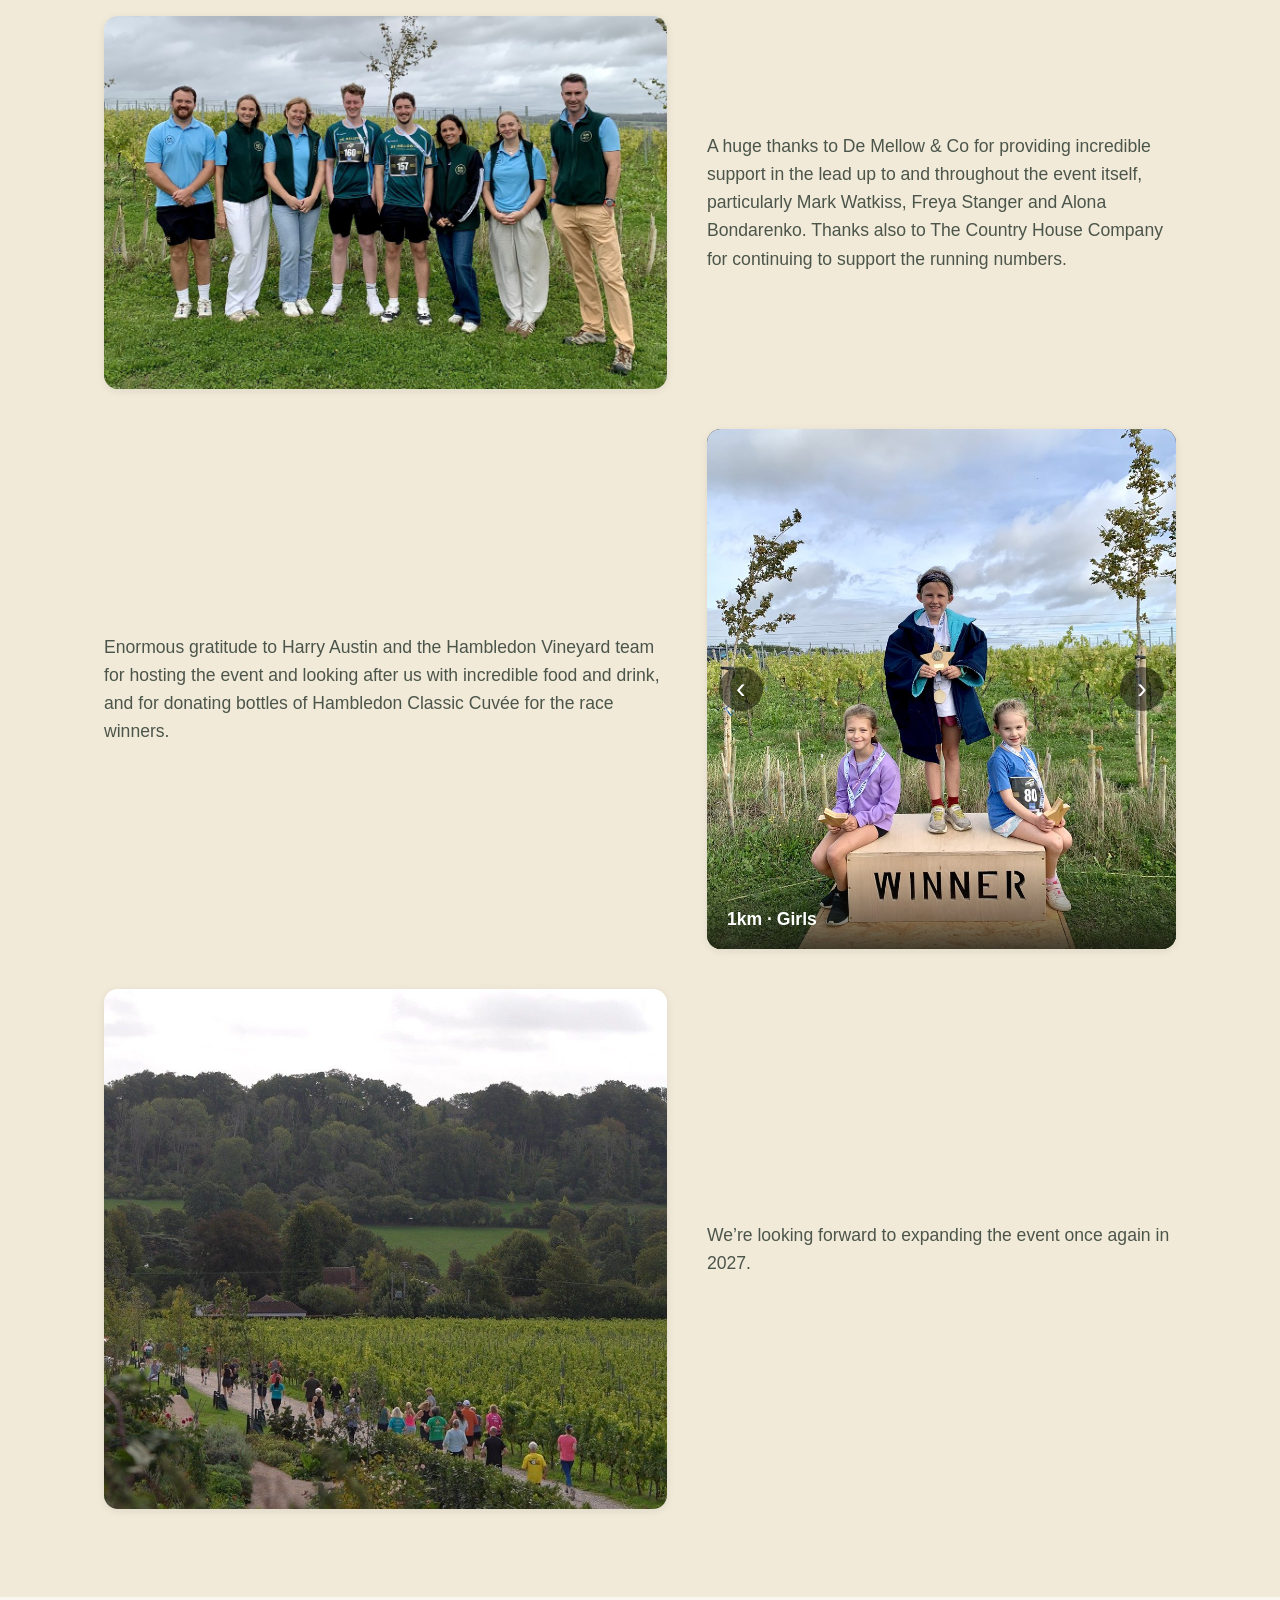
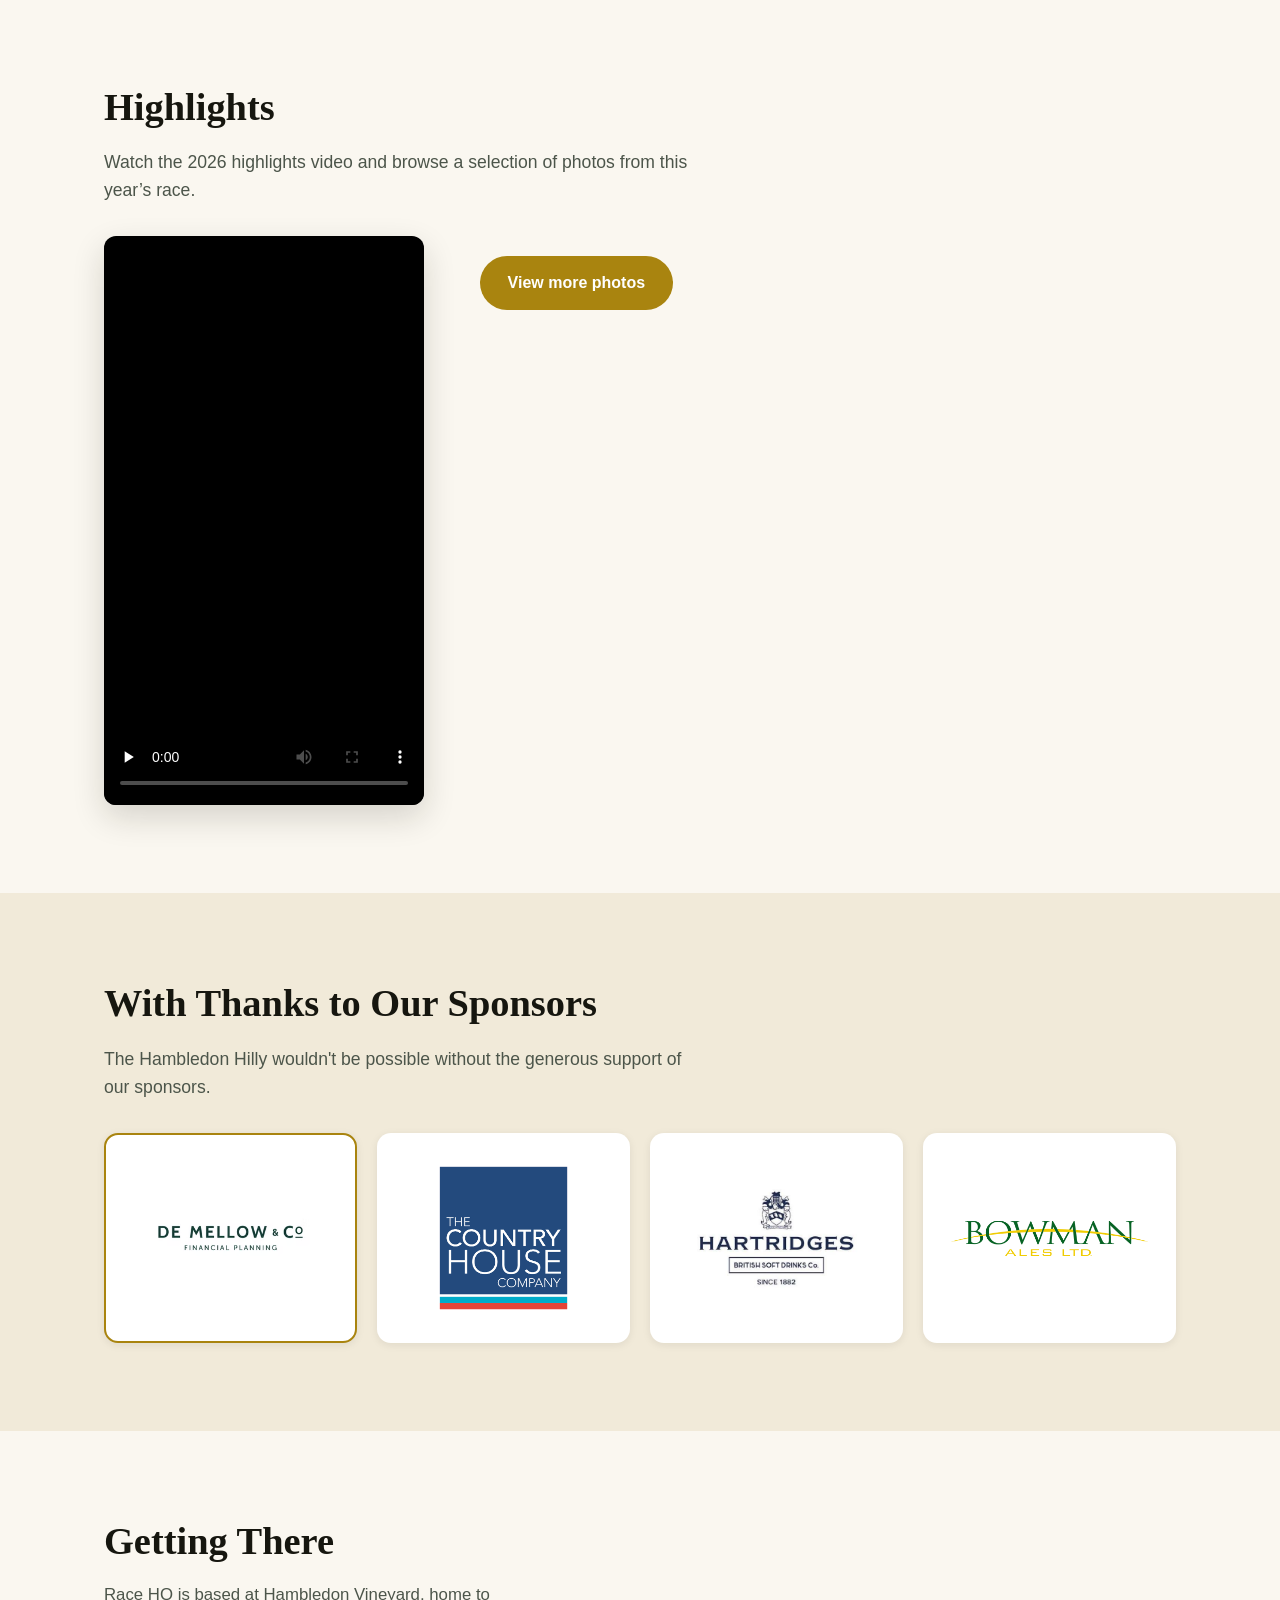
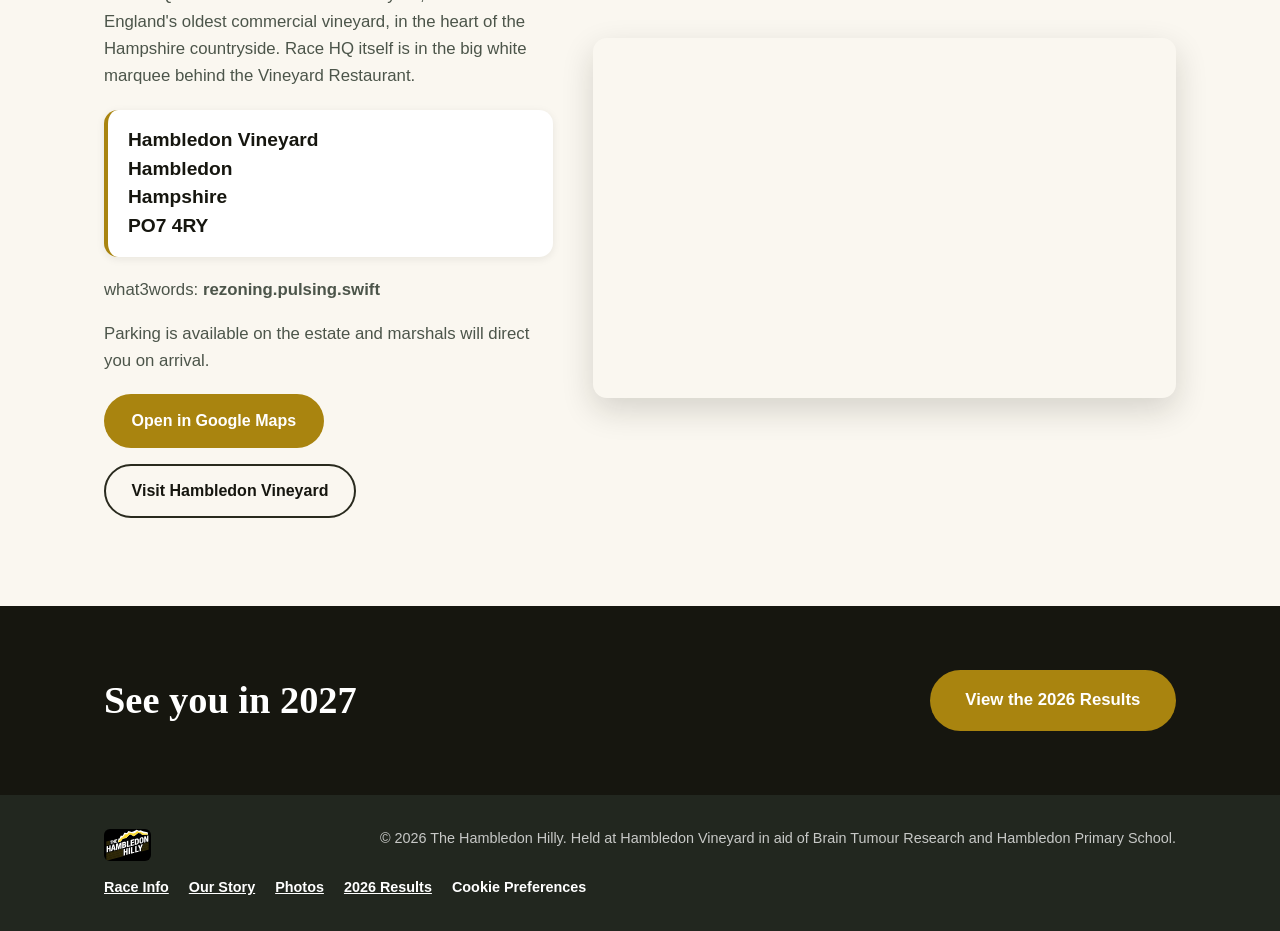
==== commit e1aed63f: "Add 2026 video" ====
--- a/site/index.html
+++ b/site/index.html
@@ -4,7 +4,7 @@
 <meta charset="UTF-8">
 <meta name="viewport" content="width=device-width, initial-scale=1.0">
 <title>The Hambledon Hilly | Trail Run at Hambledon Vineyard</title>
-<meta name="description" content="The Hambledon Hilly returns to Hambledon Vineyard on 19 September 2026. Choose from 1k, 2k, 5k, 10k and Trail 20k routes, then enjoy food and drink at race HQ.">
+<meta name="description" content="The 2026 Hambledon Hilly race report: over 320 runners, new routes and a new timing system at Hambledon Vineyard on 19 September 2026. Results and photos.">
 <link rel="icon" type="image/svg+xml" href="images/hambledonhilly-logo.svg">
 <link rel="preconnect" href="https://unpkg.com">
 <link rel="stylesheet" href="https://unpkg.com/leaflet@1.9.4/dist/leaflet.css" integrity="sha256-p4NxAoJBhIIN+hmNHrzRCf9tD/miZyoHS5obTRR9BMY=" crossorigin="">
@@ -16,9 +16,7 @@
 <div id="cookie-banner" class="cookie-banner" role="dialog" aria-label="Cookie consent" hidden>
   <div class="cookie-banner-inner">
     <p>
-      We use a small number of cookies to run this site. Necessary cookies keep it working;
-      the embedded 2025 Highlights video is provided by Vimeo, which sets its own cookies once
-      you choose to load it. You can change your choice any time via "Cookie Preferences" in the footer.
+      We use a small number of cookies to run this site. Necessary cookies keep it working. You can change your choice any time via "Cookie Preferences" in the footer.
     </p>
     <div class="cookie-banner-actions">
       <button type="button" class="btn btn-ghost" id="cookie-reject">Necessary only</button>
@@ -33,13 +31,11 @@
       <img class="brand-logo" src="images/hambledonhilly-logo.svg" alt="The Hambledon Hilly">
     </a>
     <nav class="site-nav" aria-label="Primary">
-      <a href="#about">About</a>
-      <a href="#routes">Routes</a>
-      <a href="race-info.html">Race Info</a>
-      <a href="#day">On the Day</a>
+      <a href="#report">Race Report</a>
       <a href="#sponsors">Sponsors</a>
       <a href="#location">Location</a>
       <a href="our-story.html">Our Story</a>
+      <a href="race-info.html">Race Info</a>
       <a href="photos.html">Photos</a>
     </nav>
     <a class="btn btn-primary nav-cta" href="https://sites.chronotrack.com/event/94311/results?raceId=250518&divisionId=2814686" target="_blank" rel="noopener">2026 Results</a>
@@ -98,12 +94,6 @@
     <div class="wrap hero-content">
       <p class="hero-eyebrow">Saturday 19 September 2026 &middot; Hambledon Vineyard</p>
       <h1>Run for the hills.<br>Eat and drink at the Vineyard.</h1>
-      <p class="hero-lede">
-        A scenic trail run through England's oldest commercial vineyard, followed by
-        an afternoon of food and drink at race HQ. Choose your distance &mdash; from a
-        1k or 2k family fun run to the 5k, 10k or self-navigated Trail 20k &mdash;
-        and join us for a brilliant day out.
-      </p>
       <div class="hero-actions">
         <a class="btn btn-primary btn-lg" href="https://sites.chronotrack.com/event/94311/results?raceId=250518&divisionId=2814686" target="_blank" rel="noopener">2026 Results</a>
         <a class="btn btn-ghost btn-lg" href="photos.html">2026 Photos</a>
@@ -111,49 +101,102 @@
     </div>
   </section>
 
-  <section id="about" class="section">
-    <div class="wrap about-grid">
-      <div class="about-copy">
-        <h2>Welcome back to the Vineyard</h2>
-        <p>
-          The Hambledon Hilly returns to the stunning Hambledon Vineyard, England's oldest
-          commercial vineyard, on <strong>19 September 2026</strong>. Join us for a day of
-          scenic running, and superb food and drink in this beautiful part of the world.
-        </p>
-        <p>
-          At race HQ within the Hambledon Wine Estate, the vineyard team will be serving
-          high-quality food and beverages, including its award-winning sparkling wine. We're
-          hoping that runners, families, volunteers and supporters will stay with us right
-          through into the afternoon to enjoy the event and help us raise money for
-          <strong><a href="https://braintumourresearch.org/" target="_blank" rel="noopener">Brain Tumour Research</a></strong> and <strong>Hambledon Primary School</strong>.
-        </p>
-        <p>
-          The main vineyard visitors centre will also be open on the day for tours, tasting
-          and dining. Bookings should be made well in advance at
-          <a href="https://www.hambledonvineyard.co.uk" target="_blank" rel="noopener">hambledonvineyard.co.uk</a>.
-        </p>
-        <a class="btn btn-primary" href="#location">Getting There &rarr;</a>
-      </div>
-      <div class="about-facts">
-        <div class="fact-card">
-          <span class="fact-label">Date</span>
-          <span class="fact-value">Saturday 19 September 2026</span>
-        </div>
-        <div class="fact-card">
-          <span class="fact-label">Venue</span>
-          <span class="fact-value">Hambledon Vineyard, Hambledon Wine Estate</span>
-        </div>
-        <div class="fact-card">
-          <span class="fact-label">Distances</span>
-          <span class="fact-value">1k &middot; 2k &middot; 5k &middot; 10k &middot; Trail 20k</span>
-        </div>
-        <div class="fact-card">
-          <span class="fact-label">In aid of</span>
-          <span class="fact-value"><a href="https://braintumourresearch.org/" target="_blank" rel="noopener">Brain Tumour Research</a> &amp; Hambledon Primary School</span>
-        </div>
-        <div class="fact-card">
-          <span class="fact-label">Entries close</span>
-          <span class="fact-value">16 September 2026</span>
+  <section id="report" class="section section-alt">
+    <div class="wrap">
+      <p class="report-eyebrow">2026 Race Report</p>
+      <h2>New routes, new faces, same old Hambledon vibes</h2>
+      <!-- Photo spaces load images/report/1.jpg, 2.jpg ... (one per paragraph). Missing photos are hidden on the live site. -->
+      <div class="report">
+        <div class="report-row">
+          <p>Records are made to be broken, but not easily achieved. After 11 years, the Hambledon Hilly team confidently declared that the latest event on 19 September was the finest ever.</p>
+          <figure class="report-photo">
+            <img src="images/report/1.jpg" alt="Hambledon Hilly 2026" loading="lazy">
+          </figure>
+        </div>
+        <div class="report-row">
+          <p>A new timing system and finishing line brought a new level of professionalism to the event. Well over 320 runners demonstrated that we could attract racers from the village, the vicinity and much further afield.</p>
+          <figure class="report-photo">
+            <img src="images/report/2.jpg" alt="Hambledon Hilly 2026" loading="lazy">
+          </figure>
+        </div>
+        <div class="report-row">
+          <p>Even in windy conditions, runners battled through the new giant 20km circuit, taking in Winchester Hill and Meon Springs along the way. New routes for the 10km and 5km included longer sections in the vineyard itself and a challenging descent through Speltham Down. The 10km runners, though, still had to endure the infamous Glidden Lane climb.</p>
+          <figure class="report-photo">
+            <img src="images/report/3.jpg" alt="Hambledon Hilly 2026" loading="lazy">
+          </figure>
+        </div>
+        <div class="report-row">
+          <p>At race headquarters up at the Hambledon Vineyard marquee, the vineyard team served breakfast baps, followed by exquisite pulled pork buns. The Friends of Hambledon raised &pound;340 for Hambledon Primary by selling beer and soft drinks kindly donated by Bowmans Ales and Hartridges Soft Drinks. Our charity partner Brain Tumour Research raised hundreds of pounds thanks to some incredibly generous donations.</p>
+          <figure class="report-photo">
+            <img src="images/report/4.jpg" alt="Hambledon Hilly 2026" loading="lazy">
+          </figure>
+        </div>
+        <div class="report-row">
+          <p>As always, dozens of Hambledon villagers turned out to help with the event, ensuring that everything went smoothly and all runners were ushered in the right direction.</p>
+          <figure class="report-photo">
+            <img src="images/report/5.jpg" alt="Hambledon Hilly 2026" loading="lazy">
+          </figure>
+        </div>
+        <div class="report-row">
+          <p>A huge thanks to De Mellow &amp; Co for providing incredible support in the lead up to and throughout the event itself, particularly Mark Watkiss, Freya Stanger and Alona Bondarenko. Thanks also to The Country House Company for continuing to support the running numbers.</p>
+          <figure class="report-photo">
+            <img src="images/report/6.jpg" alt="Hambledon Hilly 2026" loading="lazy">
+          </figure>
+        </div>
+        <div class="report-row">
+          <p>Enormous gratitude to Harry Austin and the Hambledon Vineyard team for hosting the event and looking after us with incredible food and drink, and for donating bottles of Hambledon Classic Cuv&eacute;e for the race winners.</p>
+          <div class="podium-carousel" role="region" aria-roledescription="carousel" aria-label="2026 podium winners">
+            <div class="podium-track">
+              <figure class="podium-slide">
+                <img src="images/report/7-F1.jpg" alt="1km girls podium" loading="lazy">
+                <figcaption>1km &middot; Girls</figcaption>
+              </figure>
+              <figure class="podium-slide">
+                <img src="images/report/7-M1.jpg" alt="1km boys podium" loading="lazy">
+                <figcaption>1km &middot; Boys</figcaption>
+              </figure>
+              <figure class="podium-slide">
+                <img src="images/report/7-F2.jpg" alt="2km girls podium" loading="lazy">
+                <figcaption>2km &middot; Girls</figcaption>
+              </figure>
+              <figure class="podium-slide">
+                <img src="images/report/7-M2.jpg" alt="2km boys podium" loading="lazy">
+                <figcaption>2km &middot; Boys</figcaption>
+              </figure>
+              <figure class="podium-slide">
+                <img src="images/report/7-F5.jpg" alt="5km women podium" loading="lazy">
+                <figcaption>5km &middot; Women</figcaption>
+              </figure>
+              <figure class="podium-slide">
+                <img src="images/report/7-M5.jpg" alt="5km men podium" loading="lazy">
+                <figcaption>5km &middot; Men</figcaption>
+              </figure>
+              <figure class="podium-slide">
+                <img src="images/report/7-F10.jpg" alt="10km women podium" loading="lazy">
+                <figcaption>10km &middot; Women</figcaption>
+              </figure>
+              <figure class="podium-slide">
+                <img src="images/report/7-M10.jpg" alt="10km men podium" loading="lazy">
+                <figcaption>10km &middot; Men</figcaption>
+              </figure>
+              <figure class="podium-slide">
+                <img src="images/report/7-F20.jpg" alt="20km women podium" loading="lazy">
+                <figcaption>20km &middot; Women</figcaption>
+              </figure>
+              <figure class="podium-slide">
+                <img src="images/report/7-M20.jpg" alt="20km men podium" loading="lazy">
+                <figcaption>20km &middot; Men</figcaption>
+              </figure>
+            </div>
+            <button class="podium-prev" type="button" aria-label="Previous podium">&lsaquo;</button>
+            <button class="podium-next" type="button" aria-label="Next podium">&rsaquo;</button>
+          </div>
+        </div>
+        <div class="report-row">
+          <p>We&rsquo;re looking forward to expanding the event once again in 2027.</p>
+          <figure class="report-photo">
+            <img src="images/report/8.jpg" alt="Hambledon Hilly 2026" loading="lazy">
+          </figure>
         </div>
       </div>
     </div>
@@ -161,17 +204,17 @@
 
   <section id="video" class="section">
     <div class="wrap">
-      <h2>2025 Highlights</h2>
-      <p class="section-lede">Relive last year's Hambledon Hilly before you sign up for 2026.</p>
+      <h2>Highlights</h2>
+      <p class="section-lede">Watch the 2026 highlights video and browse a selection of photos from this year&rsquo;s race.</p>
     </div>
     <div class="wrap video-gallery-grid">
       <div class="video-panel">
-        <div id="video-consent-gate" data-video-id="1141648150">
-          <div class="video-embed" id="video-embed" hidden></div>
-          <div class="video-consent-notice" id="video-consent-notice">
-            <p>This video is hosted by Vimeo, which sets cookies when played.</p>
-            <button type="button" class="btn btn-primary" id="video-consent-accept">Accept cookies &amp; watch</button>
-          </div>
+        <div class="video-embed">
+          <video controls playsinline preload="none" width="1080" height="1920"
+                 poster="https://photos.hambledonhilly.com/photo/video/highlights-2026-poster.jpg"
+                 aria-label="Hambledon Hilly 2026 highlights">
+            <source src="https://photos.hambledonhilly.com/video/highlights-2026.mp4" type="video/mp4">
+          </video>
         </div>
       </div>
       <div class="gallery-panel">
@@ -189,55 +232,6 @@
     <img id="lightbox-img" src="" alt="">
     <button class="lightbox-next" type="button" aria-label="Next photo">&rsaquo;</button>
   </dialog>
-
-  <section id="routes" class="section section-alt">
-    <div class="wrap">
-      <h2>Choose Your Route</h2>
-      <p class="section-lede">All races start and finish at race HQ within the vineyard estate. Pick a distance to see the course, start time and entry fee. Full course descriptions and race-day details are on the <a href="race-info.html">Race Info</a> page.</p>
-
-      <div class="route-tabs" role="tablist" aria-label="Route distance">
-        <button class="route-tab" data-route="1k" role="tab" aria-selected="false">1k</button>
-        <button class="route-tab" data-route="2k" role="tab" aria-selected="false">2k</button>
-        <button class="route-tab" data-route="5k" role="tab" aria-selected="false">5k</button>
-        <button class="route-tab" data-route="10k" role="tab" aria-selected="false">10k</button>
-        <button class="route-tab is-active" data-route="20k" role="tab" aria-selected="true">Trail 20k</button>
-      </div>
-
-      <div class="route-panel">
-        <div class="route-map-col">
-          <div id="route-map" class="route-map" role="img" aria-label="Map of the selected route"></div>
-          <a id="gpx-download" class="route-gpx-link" href="#" download>&#8681; Download GPX</a>
-        </div>
-        <div class="route-stats" id="route-stats">
-          <!-- populated by js -->
-        </div>
-      </div>
-    </div>
-  </section>
-
-  <section id="day" class="section">
-    <div class="wrap day-grid">
-      <div class="day-copy">
-        <h2>On the Day</h2>
-        <p>
-          Stick around at race HQ and make an afternoon of it. The vineyard team will be
-          serving food and drink &mdash; including their award-winning sparkling wine &mdash;
-          right through the afternoon, with plenty to enjoy for runners, families,
-          volunteers and supporters alike.
-        </p>
-        <ul class="day-list">
-          <li>Food and drink from the Hambledon Vineyard team</li>
-          <li>Award-winning sparkling wine, tastings and tours</li>
-          <li>A finish-line atmosphere for the whole family</li>
-          <li>All proceeds help <a href="https://braintumourresearch.org/" target="_blank" rel="noopener">Brain Tumour Research</a> and Hambledon Primary School</li>
-        </ul>
-        <p>
-          Fancy making a day of it? Book a vineyard tour, tasting or table well in advance at
-          <a href="https://www.hambledonvineyard.co.uk" target="_blank" rel="noopener">hambledonvineyard.co.uk</a>.
-        </p>
-      </div>
-    </div>
-  </section>
 
   <section id="sponsors" class="section section-alt">
     <div class="wrap">
@@ -290,8 +284,8 @@
 
   <section class="cta-banner">
     <div class="wrap cta-banner-inner">
-      <h2>Ready to take on the Hilly?</h2>
-      <a class="btn btn-primary btn-lg" href="https://sites.chronotrack.com/event/94311/results?raceId=250518&divisionId=2814686" target="_blank" rel="noopener">Enter Now</a>
+      <h2>See you in 2027</h2>
+      <a class="btn btn-primary btn-lg" href="https://sites.chronotrack.com/event/94311/results?raceId=250518&divisionId=2814686" target="_blank" rel="noopener">View the 2026 Results</a>
     </div>
   </section>
 
@@ -311,7 +305,6 @@
   </div>
 </footer>
 
-<script src="https://player.vimeo.com/api/player.js"></script>
 <script src="https://unpkg.com/leaflet@1.9.4/dist/leaflet.js" integrity="sha256-20nQCchB9co0qIjJZRGuk2/Z9VM+kNiyxNV1lvTlZBo=" crossorigin=""></script>
 <script src="https://unpkg.com/leaflet-gesture-handling@1.2.2/dist/leaflet-gesture-handling.min.js" crossorigin=""></script>
 <script src="routes/routes-data.js"></script>
--- a/site/css/style.css
+++ b/site/css/style.css
@@ -242,6 +242,14 @@
   box-shadow: var(--shadow-md);
 }
 
+.video-embed video {
+  display: block;
+  width: 100%;
+  height: auto;
+  aspect-ratio: 9 / 16;
+  background: #000;
+}
+
 /* Photo gallery */
 .photo-gallery {
   display: grid;
@@ -514,6 +522,123 @@
 .course-grid .fact-label {
   display: block;
   margin-top: 4px;
+}
+
+/* Race report: each paragraph sits beside a photo, alternating sides */
+.report-eyebrow {
+  margin: 0 0 8px;
+  text-transform: uppercase;
+  letter-spacing: 0.08em;
+  font-weight: 700;
+  font-size: 0.9rem;
+  color: var(--gold-700);
+}
+.report {
+  display: grid;
+  gap: 40px;
+  margin-top: 32px;
+}
+.report-row {
+  display: grid;
+  grid-template-columns: minmax(0, 1.2fr) minmax(0, 1fr);
+  gap: 40px;
+  align-items: center;
+}
+.report-row p {
+  margin: 0;
+  color: var(--ink-soft);
+  font-size: 1.1rem;
+}
+.report-row:nth-child(even) > :not(p) { order: -1; }
+.report-row.no-photo { grid-template-columns: minmax(0, 1fr); max-width: 62ch; }
+.report-photo { margin: 0; }
+.report-photo img {
+  display: block;
+  width: 100%;
+  max-height: 520px;
+  object-fit: cover;
+  border-radius: var(--radius);
+  box-shadow: var(--shadow-sm);
+}
+/* Shown only when previewing locally, where a photo hasn't been added yet */
+.report-photo.is-placeholder {
+  display: flex;
+  align-items: center;
+  justify-content: center;
+  aspect-ratio: 4 / 3;
+  border: 2px dashed var(--gold-700);
+  border-radius: var(--radius);
+  color: var(--gold-700);
+  font-weight: 700;
+  text-align: center;
+  padding: 16px;
+}
+.report-photo.is-placeholder img { display: none; }
+
+/* Podium winners carousel inside the race report */
+.podium-carousel {
+  position: relative;
+  border-radius: var(--radius);
+  overflow: hidden;
+  box-shadow: var(--shadow-sm);
+  background: var(--dark-900);
+}
+.podium-track {
+  display: flex;
+  overflow-x: auto;
+  scroll-snap-type: x mandatory;
+  scrollbar-width: none;
+}
+.podium-track::-webkit-scrollbar { display: none; }
+.podium-slide {
+  position: relative;
+  flex: 0 0 100%;
+  margin: 0;
+  scroll-snap-align: start;
+}
+.podium-slide img {
+  display: block;
+  width: 100%;
+  height: 520px;
+  object-fit: cover;
+}
+.podium-slide figcaption {
+  position: absolute;
+  inset: auto 0 0 0;
+  padding: 40px 20px 16px;
+  background: linear-gradient(180deg, transparent, rgba(22, 22, 15, 0.8));
+  color: var(--white);
+  font-weight: 700;
+  font-size: 1.1rem;
+}
+.podium-prev,
+.podium-next {
+  position: absolute;
+  top: 50%;
+  transform: translateY(-50%);
+  width: 44px;
+  height: 44px;
+  border: none;
+  border-radius: 999px;
+  background: rgba(22, 22, 15, 0.55);
+  color: var(--white);
+  font-size: 1.8rem;
+  line-height: 1;
+  cursor: pointer;
+  display: flex;
+  align-items: center;
+  justify-content: center;
+  transition: background 0.15s ease;
+}
+.podium-prev:hover, .podium-next:hover,
+.podium-prev:focus-visible, .podium-next:focus-visible { background: rgba(22, 22, 15, 0.85); }
+.podium-prev { left: 12px; }
+.podium-next { right: 12px; }
+
+@media (max-width: 760px) {
+  .podium-slide img { height: 420px; }
+  .report-row { grid-template-columns: minmax(0, 1fr); gap: 20px; }
+  .report-row:nth-child(even) > :not(p) { order: 0; }
 }
 
 /* Day / list */
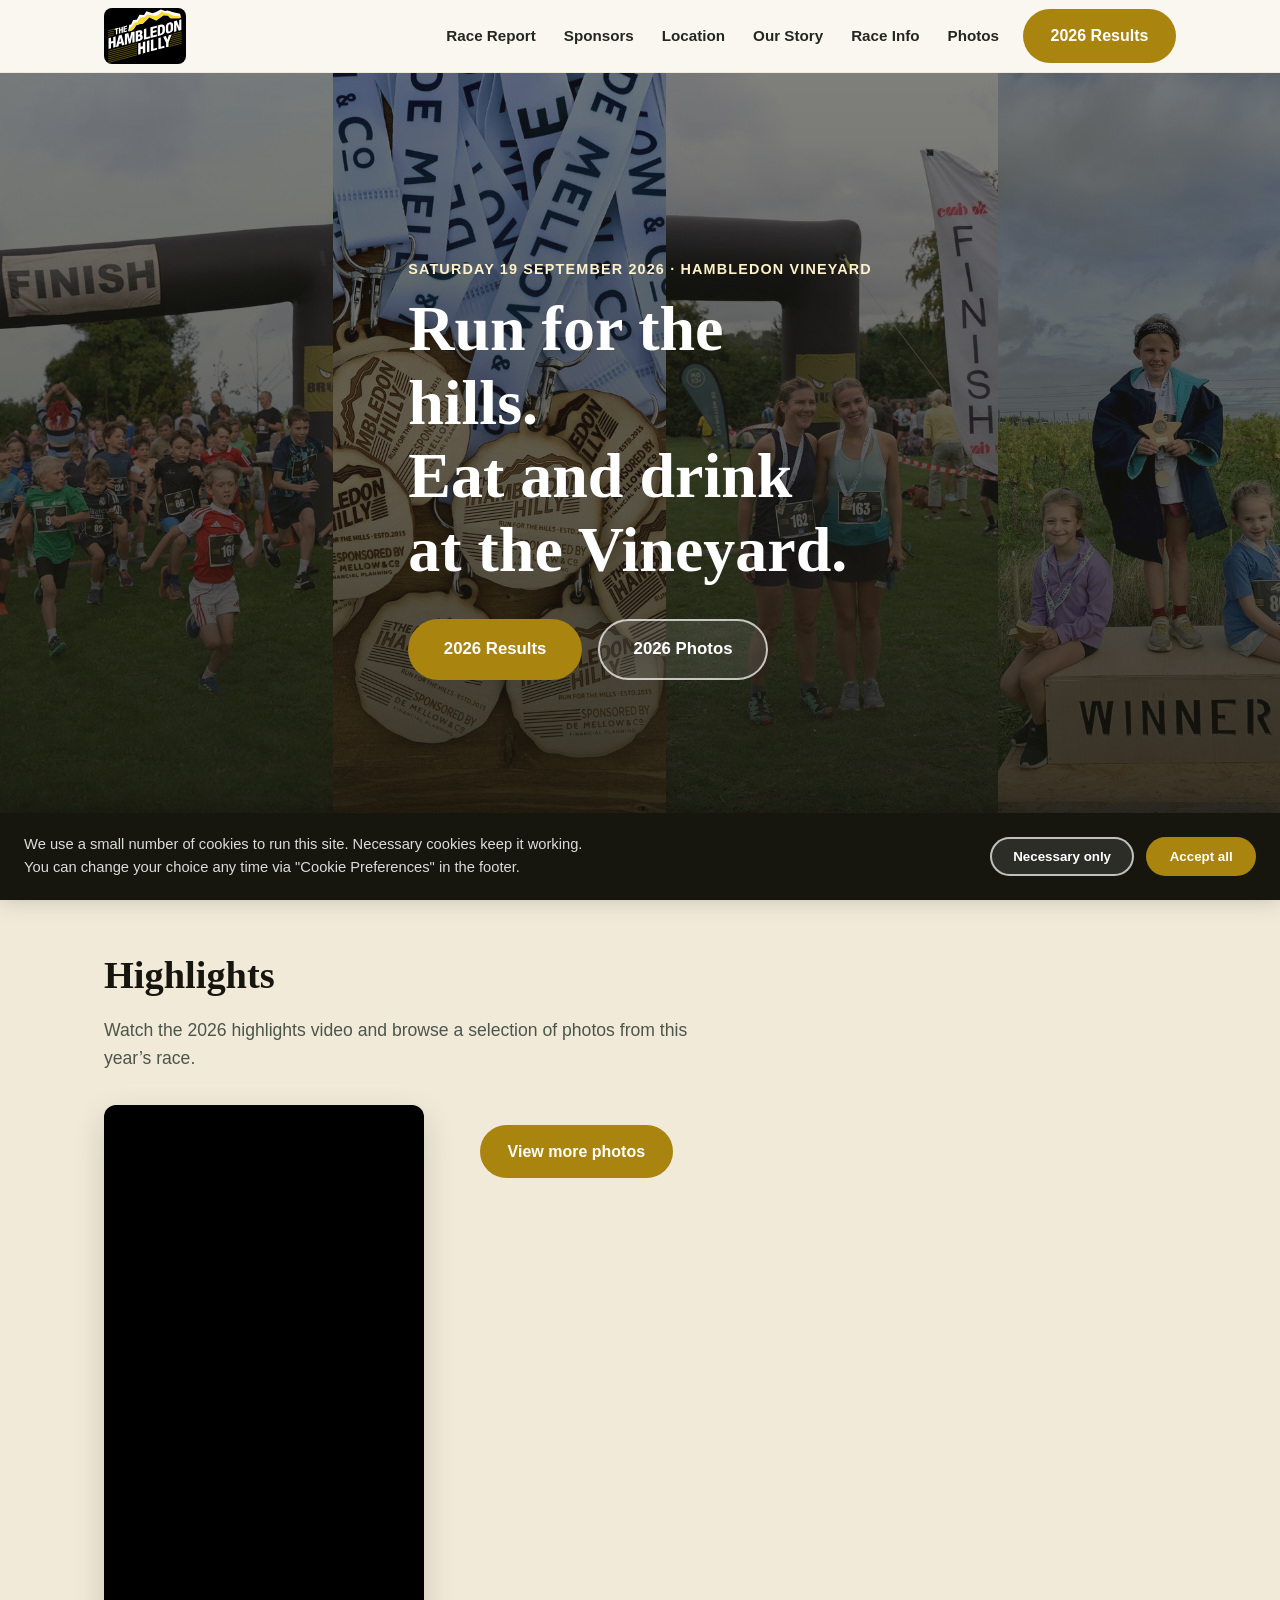
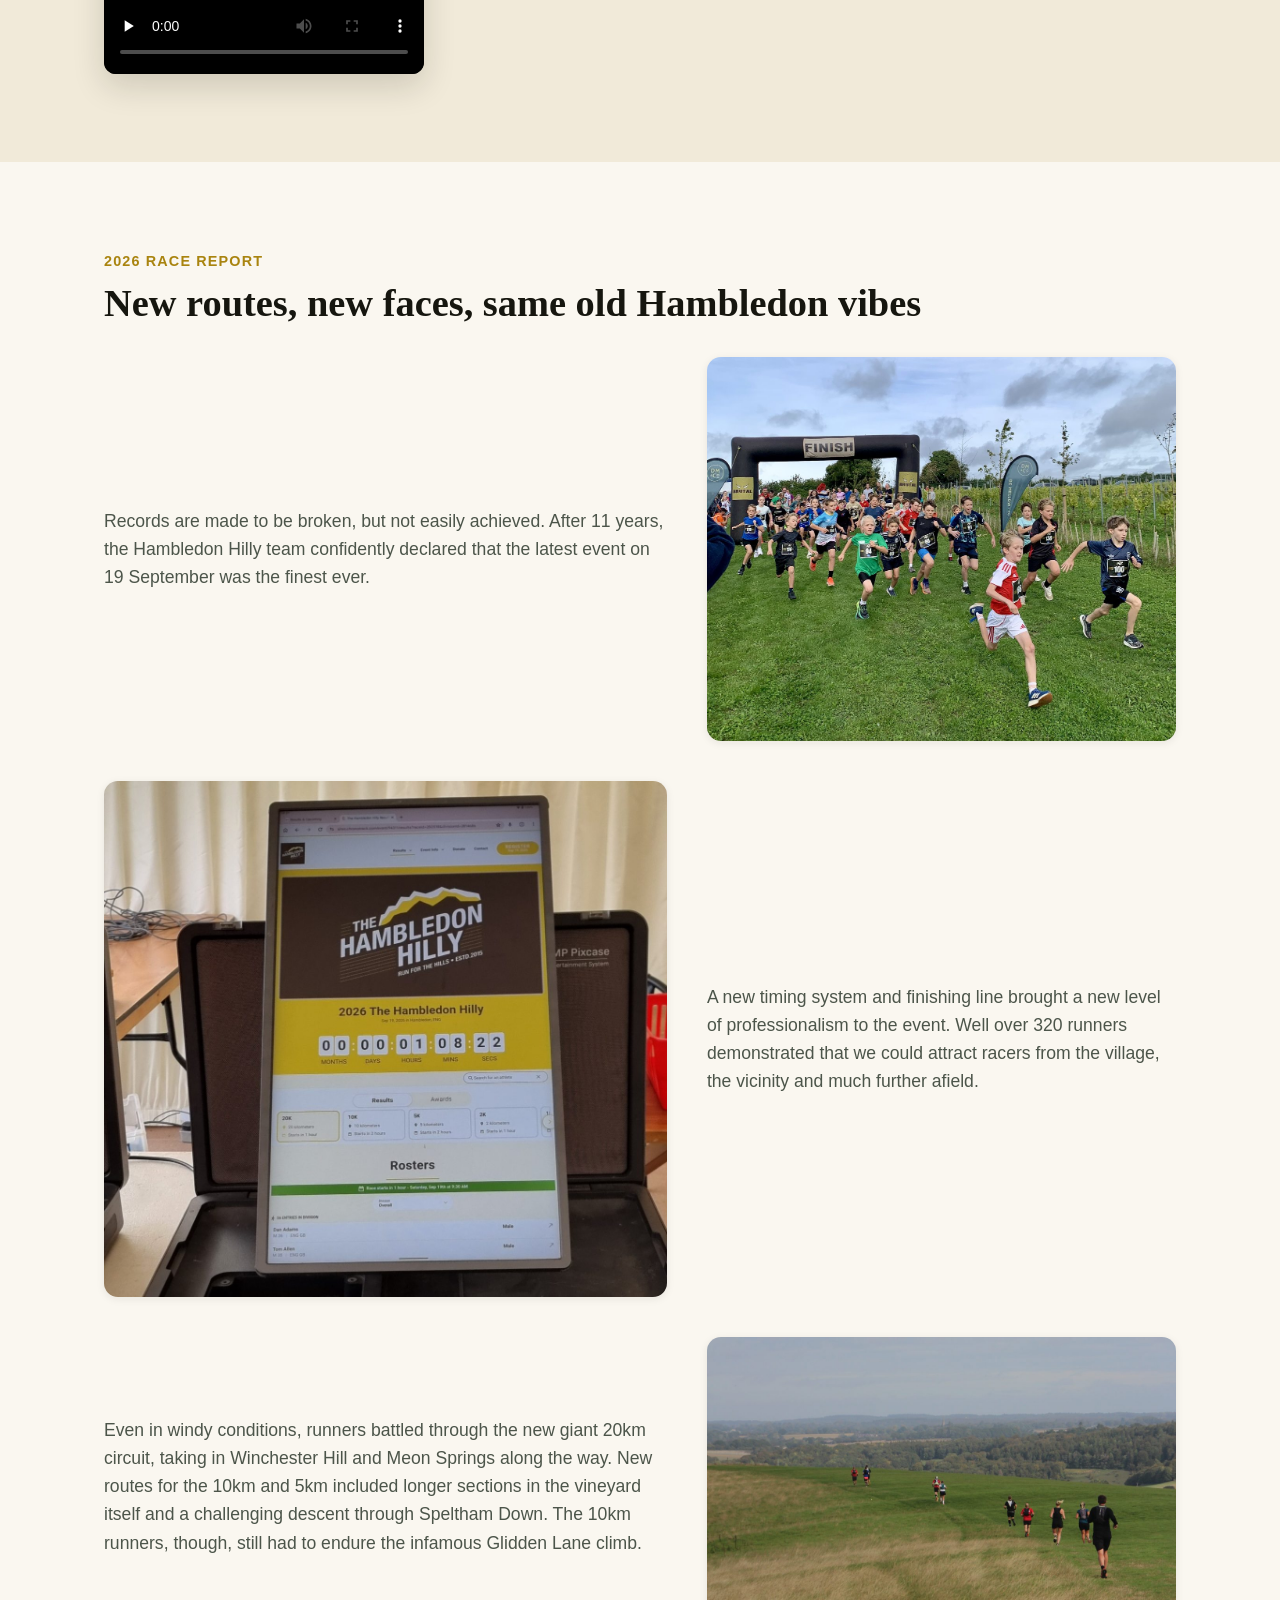
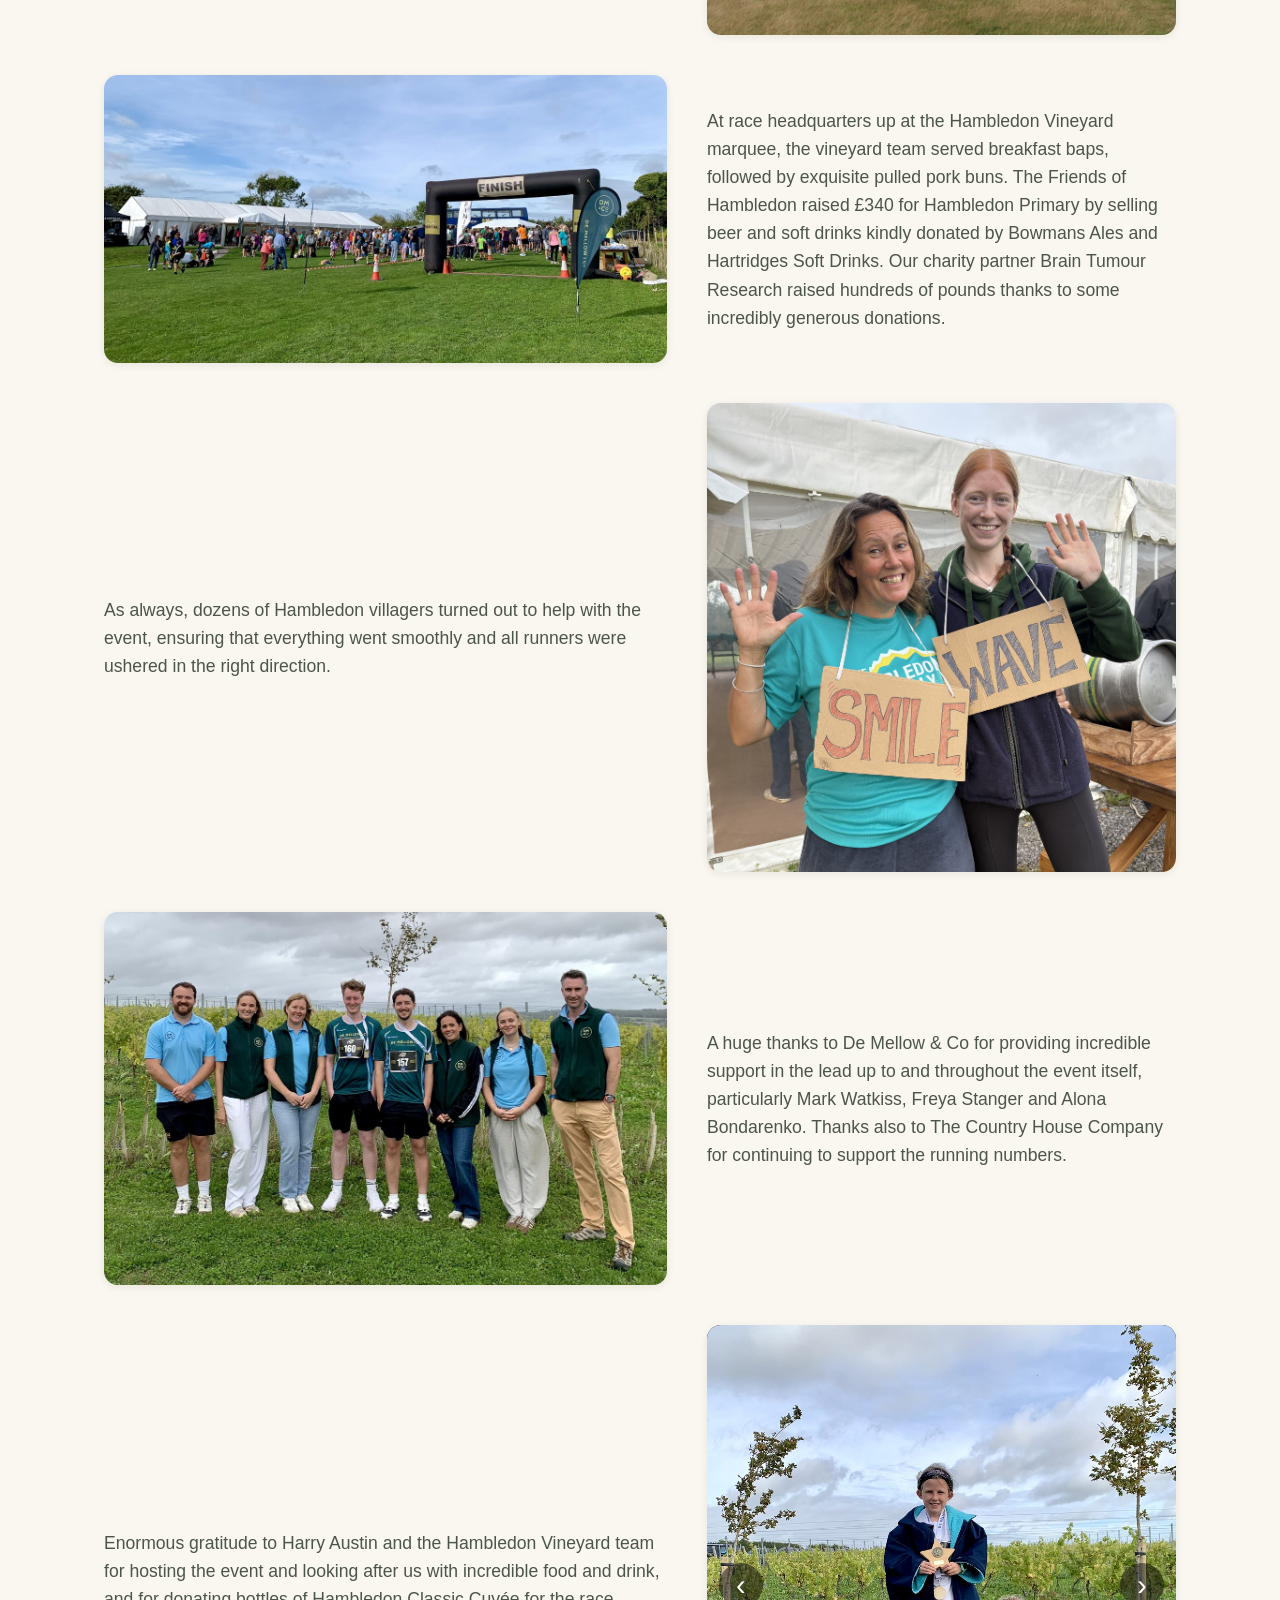
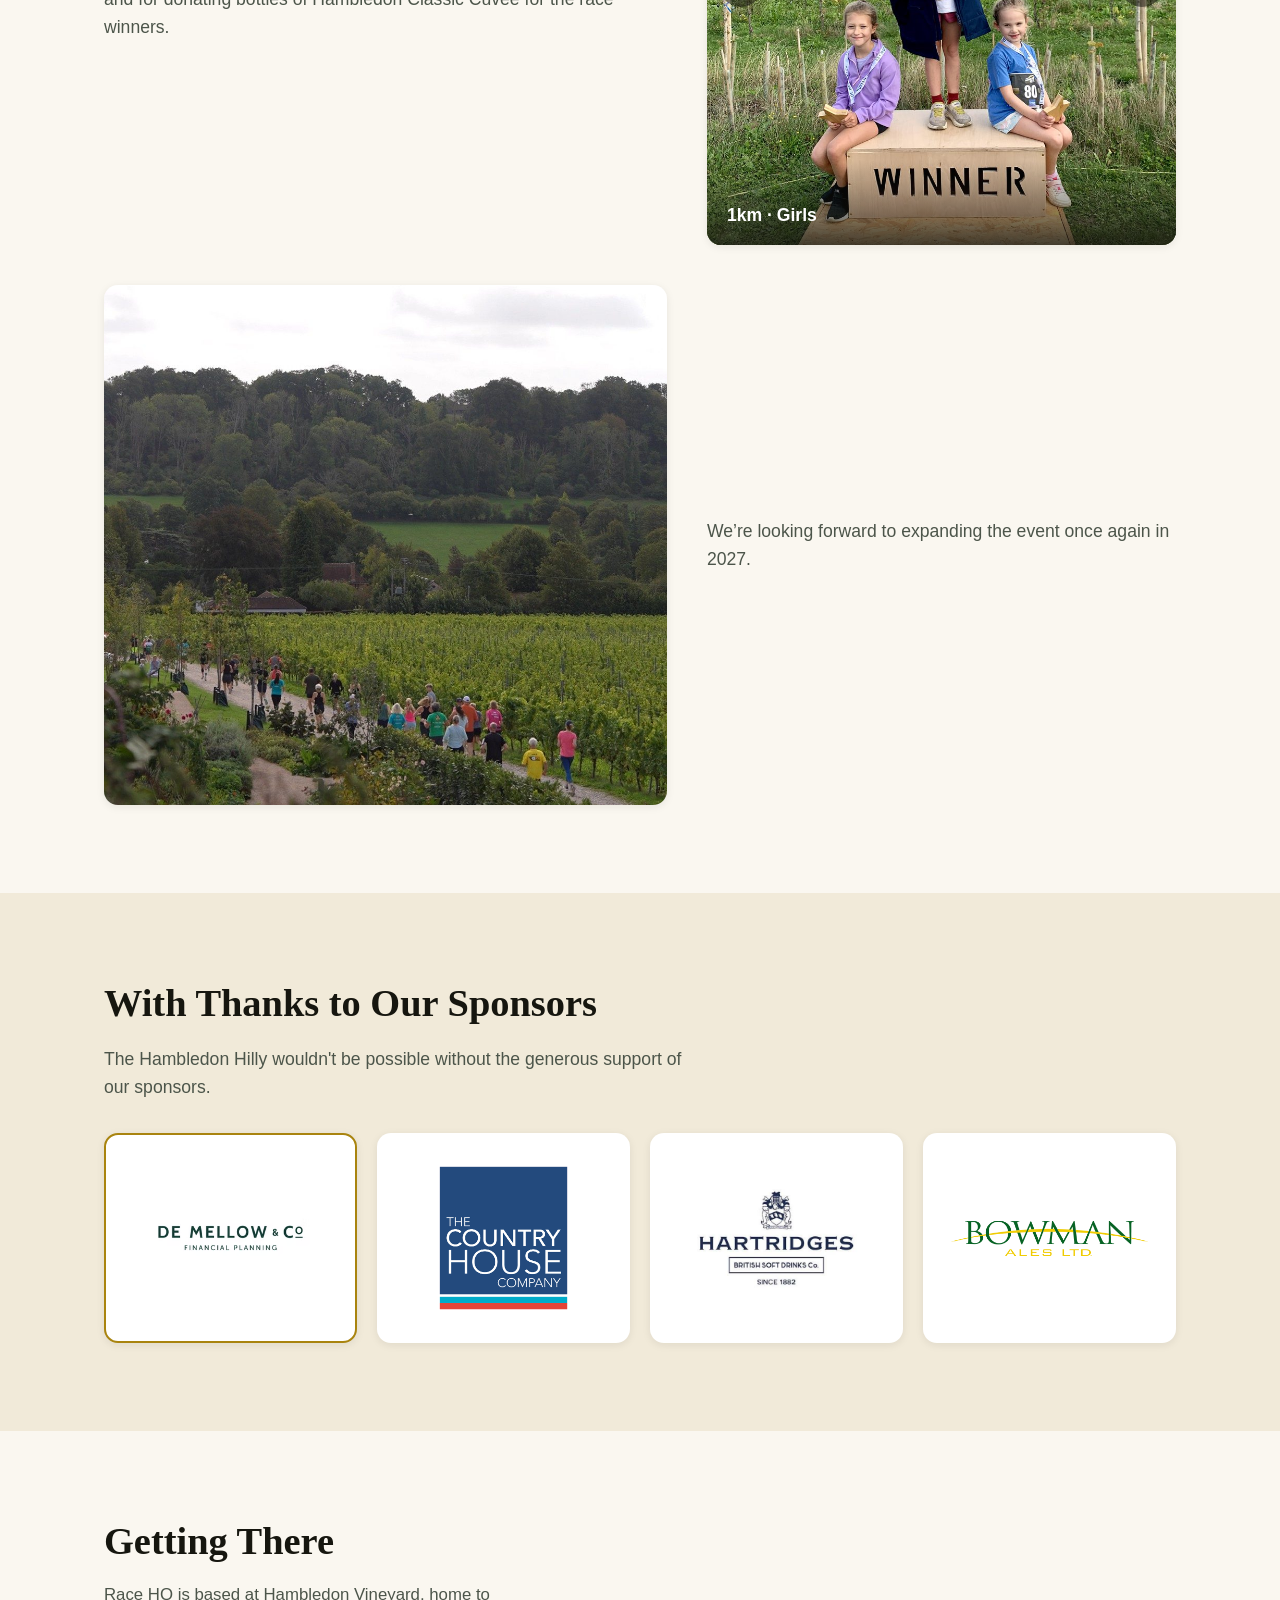
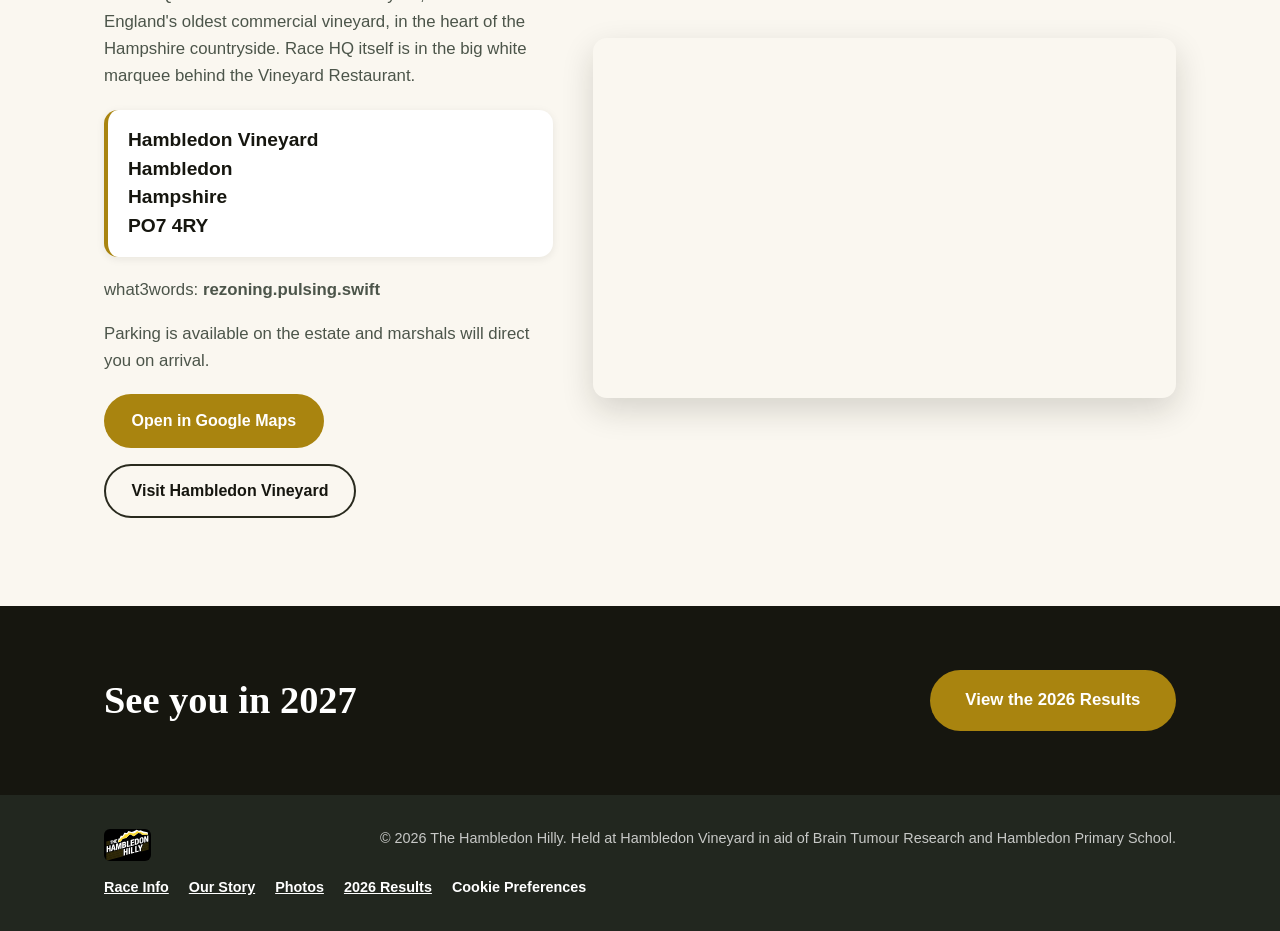
==== commit f5f1db26: "Move video up" ====
--- a/site/index.html
+++ b/site/index.html
@@ -101,108 +101,7 @@
     </div>
   </section>
 
-  <section id="report" class="section section-alt">
-    <div class="wrap">
-      <p class="report-eyebrow">2026 Race Report</p>
-      <h2>New routes, new faces, same old Hambledon vibes</h2>
-      <!-- Photo spaces load images/report/1.jpg, 2.jpg ... (one per paragraph). Missing photos are hidden on the live site. -->
-      <div class="report">
-        <div class="report-row">
-          <p>Records are made to be broken, but not easily achieved. After 11 years, the Hambledon Hilly team confidently declared that the latest event on 19 September was the finest ever.</p>
-          <figure class="report-photo">
-            <img src="images/report/1.jpg" alt="Hambledon Hilly 2026" loading="lazy">
-          </figure>
-        </div>
-        <div class="report-row">
-          <p>A new timing system and finishing line brought a new level of professionalism to the event. Well over 320 runners demonstrated that we could attract racers from the village, the vicinity and much further afield.</p>
-          <figure class="report-photo">
-            <img src="images/report/2.jpg" alt="Hambledon Hilly 2026" loading="lazy">
-          </figure>
-        </div>
-        <div class="report-row">
-          <p>Even in windy conditions, runners battled through the new giant 20km circuit, taking in Winchester Hill and Meon Springs along the way. New routes for the 10km and 5km included longer sections in the vineyard itself and a challenging descent through Speltham Down. The 10km runners, though, still had to endure the infamous Glidden Lane climb.</p>
-          <figure class="report-photo">
-            <img src="images/report/3.jpg" alt="Hambledon Hilly 2026" loading="lazy">
-          </figure>
-        </div>
-        <div class="report-row">
-          <p>At race headquarters up at the Hambledon Vineyard marquee, the vineyard team served breakfast baps, followed by exquisite pulled pork buns. The Friends of Hambledon raised &pound;340 for Hambledon Primary by selling beer and soft drinks kindly donated by Bowmans Ales and Hartridges Soft Drinks. Our charity partner Brain Tumour Research raised hundreds of pounds thanks to some incredibly generous donations.</p>
-          <figure class="report-photo">
-            <img src="images/report/4.jpg" alt="Hambledon Hilly 2026" loading="lazy">
-          </figure>
-        </div>
-        <div class="report-row">
-          <p>As always, dozens of Hambledon villagers turned out to help with the event, ensuring that everything went smoothly and all runners were ushered in the right direction.</p>
-          <figure class="report-photo">
-            <img src="images/report/5.jpg" alt="Hambledon Hilly 2026" loading="lazy">
-          </figure>
-        </div>
-        <div class="report-row">
-          <p>A huge thanks to De Mellow &amp; Co for providing incredible support in the lead up to and throughout the event itself, particularly Mark Watkiss, Freya Stanger and Alona Bondarenko. Thanks also to The Country House Company for continuing to support the running numbers.</p>
-          <figure class="report-photo">
-            <img src="images/report/6.jpg" alt="Hambledon Hilly 2026" loading="lazy">
-          </figure>
-        </div>
-        <div class="report-row">
-          <p>Enormous gratitude to Harry Austin and the Hambledon Vineyard team for hosting the event and looking after us with incredible food and drink, and for donating bottles of Hambledon Classic Cuv&eacute;e for the race winners.</p>
-          <div class="podium-carousel" role="region" aria-roledescription="carousel" aria-label="2026 podium winners">
-            <div class="podium-track">
-              <figure class="podium-slide">
-                <img src="images/report/7-F1.jpg" alt="1km girls podium" loading="lazy">
-                <figcaption>1km &middot; Girls</figcaption>
-              </figure>
-              <figure class="podium-slide">
-                <img src="images/report/7-M1.jpg" alt="1km boys podium" loading="lazy">
-                <figcaption>1km &middot; Boys</figcaption>
-              </figure>
-              <figure class="podium-slide">
-                <img src="images/report/7-F2.jpg" alt="2km girls podium" loading="lazy">
-                <figcaption>2km &middot; Girls</figcaption>
-              </figure>
-              <figure class="podium-slide">
-                <img src="images/report/7-M2.jpg" alt="2km boys podium" loading="lazy">
-                <figcaption>2km &middot; Boys</figcaption>
-              </figure>
-              <figure class="podium-slide">
-                <img src="images/report/7-F5.jpg" alt="5km women podium" loading="lazy">
-                <figcaption>5km &middot; Women</figcaption>
-              </figure>
-              <figure class="podium-slide">
-                <img src="images/report/7-M5.jpg" alt="5km men podium" loading="lazy">
-                <figcaption>5km &middot; Men</figcaption>
-              </figure>
-              <figure class="podium-slide">
-                <img src="images/report/7-F10.jpg" alt="10km women podium" loading="lazy">
-                <figcaption>10km &middot; Women</figcaption>
-              </figure>
-              <figure class="podium-slide">
-                <img src="images/report/7-M10.jpg" alt="10km men podium" loading="lazy">
-                <figcaption>10km &middot; Men</figcaption>
-              </figure>
-              <figure class="podium-slide">
-                <img src="images/report/7-F20.jpg" alt="20km women podium" loading="lazy">
-                <figcaption>20km &middot; Women</figcaption>
-              </figure>
-              <figure class="podium-slide">
-                <img src="images/report/7-M20.jpg" alt="20km men podium" loading="lazy">
-                <figcaption>20km &middot; Men</figcaption>
-              </figure>
-            </div>
-            <button class="podium-prev" type="button" aria-label="Previous podium">&lsaquo;</button>
-            <button class="podium-next" type="button" aria-label="Next podium">&rsaquo;</button>
-          </div>
-        </div>
-        <div class="report-row">
-          <p>We&rsquo;re looking forward to expanding the event once again in 2027.</p>
-          <figure class="report-photo">
-            <img src="images/report/8.jpg" alt="Hambledon Hilly 2026" loading="lazy">
-          </figure>
-        </div>
-      </div>
-    </div>
-  </section>
-
-  <section id="video" class="section">
+  <section id="video" class="section section-alt">
     <div class="wrap">
       <h2>Highlights</h2>
       <p class="section-lede">Watch the 2026 highlights video and browse a selection of photos from this year&rsquo;s race.</p>
@@ -221,6 +120,107 @@
         <div class="photo-gallery" id="photo-gallery" data-album="2026/" data-count="18" aria-label="A random selection of Hambledon Hilly photos"></div>
         <div class="gallery-more">
           <a class="btn btn-primary" href="photos.html">View more photos</a>
+        </div>
+      </div>
+    </div>
+  </section>
+
+  <section id="report" class="section">
+    <div class="wrap">
+      <p class="report-eyebrow">2026 Race Report</p>
+      <h2>New routes, new faces, same old Hambledon vibes</h2>
+      <!-- Photo spaces load images/report/1.jpg, 2.jpg ... (one per paragraph). Missing photos are hidden on the live site. -->
+      <div class="report">
+        <div class="report-row">
+          <p>Records are made to be broken, but not easily achieved. After 11 years, the Hambledon Hilly team confidently declared that the latest event on 19 September was the finest ever.</p>
+          <figure class="report-photo">
+            <img src="images/report/1.jpg" alt="Hambledon Hilly 2026" loading="lazy">
+          </figure>
+        </div>
+        <div class="report-row">
+          <p>A new timing system and finishing line brought a new level of professionalism to the event. Well over 320 runners demonstrated that we could attract racers from the village, the vicinity and much further afield.</p>
+          <figure class="report-photo">
+            <img src="images/report/2.jpg" alt="Hambledon Hilly 2026" loading="lazy">
+          </figure>
+        </div>
+        <div class="report-row">
+          <p>Even in windy conditions, runners battled through the new giant 20km circuit, taking in Winchester Hill and Meon Springs along the way. New routes for the 10km and 5km included longer sections in the vineyard itself and a challenging descent through Speltham Down. The 10km runners, though, still had to endure the infamous Glidden Lane climb.</p>
+          <figure class="report-photo">
+            <img src="images/report/3.jpg" alt="Hambledon Hilly 2026" loading="lazy">
+          </figure>
+        </div>
+        <div class="report-row">
+          <p>At race headquarters up at the Hambledon Vineyard marquee, the vineyard team served breakfast baps, followed by exquisite pulled pork buns. The Friends of Hambledon raised &pound;340 for Hambledon Primary by selling beer and soft drinks kindly donated by Bowmans Ales and Hartridges Soft Drinks. Our charity partner Brain Tumour Research raised hundreds of pounds thanks to some incredibly generous donations.</p>
+          <figure class="report-photo">
+            <img src="images/report/4.jpg" alt="Hambledon Hilly 2026" loading="lazy">
+          </figure>
+        </div>
+        <div class="report-row">
+          <p>As always, dozens of Hambledon villagers turned out to help with the event, ensuring that everything went smoothly and all runners were ushered in the right direction.</p>
+          <figure class="report-photo">
+            <img src="images/report/5.jpg" alt="Hambledon Hilly 2026" loading="lazy">
+          </figure>
+        </div>
+        <div class="report-row">
+          <p>A huge thanks to De Mellow &amp; Co for providing incredible support in the lead up to and throughout the event itself, particularly Mark Watkiss, Freya Stanger and Alona Bondarenko. Thanks also to The Country House Company for continuing to support the running numbers.</p>
+          <figure class="report-photo">
+            <img src="images/report/6.jpg" alt="Hambledon Hilly 2026" loading="lazy">
+          </figure>
+        </div>
+        <div class="report-row">
+          <p>Enormous gratitude to Harry Austin and the Hambledon Vineyard team for hosting the event and looking after us with incredible food and drink, and for donating bottles of Hambledon Classic Cuv&eacute;e for the race winners.</p>
+          <div class="podium-carousel" role="region" aria-roledescription="carousel" aria-label="2026 podium winners">
+            <div class="podium-track">
+              <figure class="podium-slide">
+                <img src="images/report/7-F1.jpg" alt="1km girls podium" loading="lazy">
+                <figcaption>1km &middot; Girls</figcaption>
+              </figure>
+              <figure class="podium-slide">
+                <img src="images/report/7-M1.jpg" alt="1km boys podium" loading="lazy">
+                <figcaption>1km &middot; Boys</figcaption>
+              </figure>
+              <figure class="podium-slide">
+                <img src="images/report/7-F2.jpg" alt="2km girls podium" loading="lazy">
+                <figcaption>2km &middot; Girls</figcaption>
+              </figure>
+              <figure class="podium-slide">
+                <img src="images/report/7-M2.jpg" alt="2km boys podium" loading="lazy">
+                <figcaption>2km &middot; Boys</figcaption>
+              </figure>
+              <figure class="podium-slide">
+                <img src="images/report/7-F5.jpg" alt="5km women podium" loading="lazy">
+                <figcaption>5km &middot; Women</figcaption>
+              </figure>
+              <figure class="podium-slide">
+                <img src="images/report/7-M5.jpg" alt="5km men podium" loading="lazy">
+                <figcaption>5km &middot; Men</figcaption>
+              </figure>
+              <figure class="podium-slide">
+                <img src="images/report/7-F10.jpg" alt="10km women podium" loading="lazy">
+                <figcaption>10km &middot; Women</figcaption>
+              </figure>
+              <figure class="podium-slide">
+                <img src="images/report/7-M10.jpg" alt="10km men podium" loading="lazy">
+                <figcaption>10km &middot; Men</figcaption>
+              </figure>
+              <figure class="podium-slide">
+                <img src="images/report/7-F20.jpg" alt="20km women podium" loading="lazy">
+                <figcaption>20km &middot; Women</figcaption>
+              </figure>
+              <figure class="podium-slide">
+                <img src="images/report/7-M20.jpg" alt="20km men podium" loading="lazy">
+                <figcaption>20km &middot; Men</figcaption>
+              </figure>
+            </div>
+            <button class="podium-prev" type="button" aria-label="Previous podium">&lsaquo;</button>
+            <button class="podium-next" type="button" aria-label="Next podium">&rsaquo;</button>
+          </div>
+        </div>
+        <div class="report-row">
+          <p>We&rsquo;re looking forward to expanding the event once again in 2027.</p>
+          <figure class="report-photo">
+            <img src="images/report/8.jpg" alt="Hambledon Hilly 2026" loading="lazy">
+          </figure>
         </div>
       </div>
     </div>
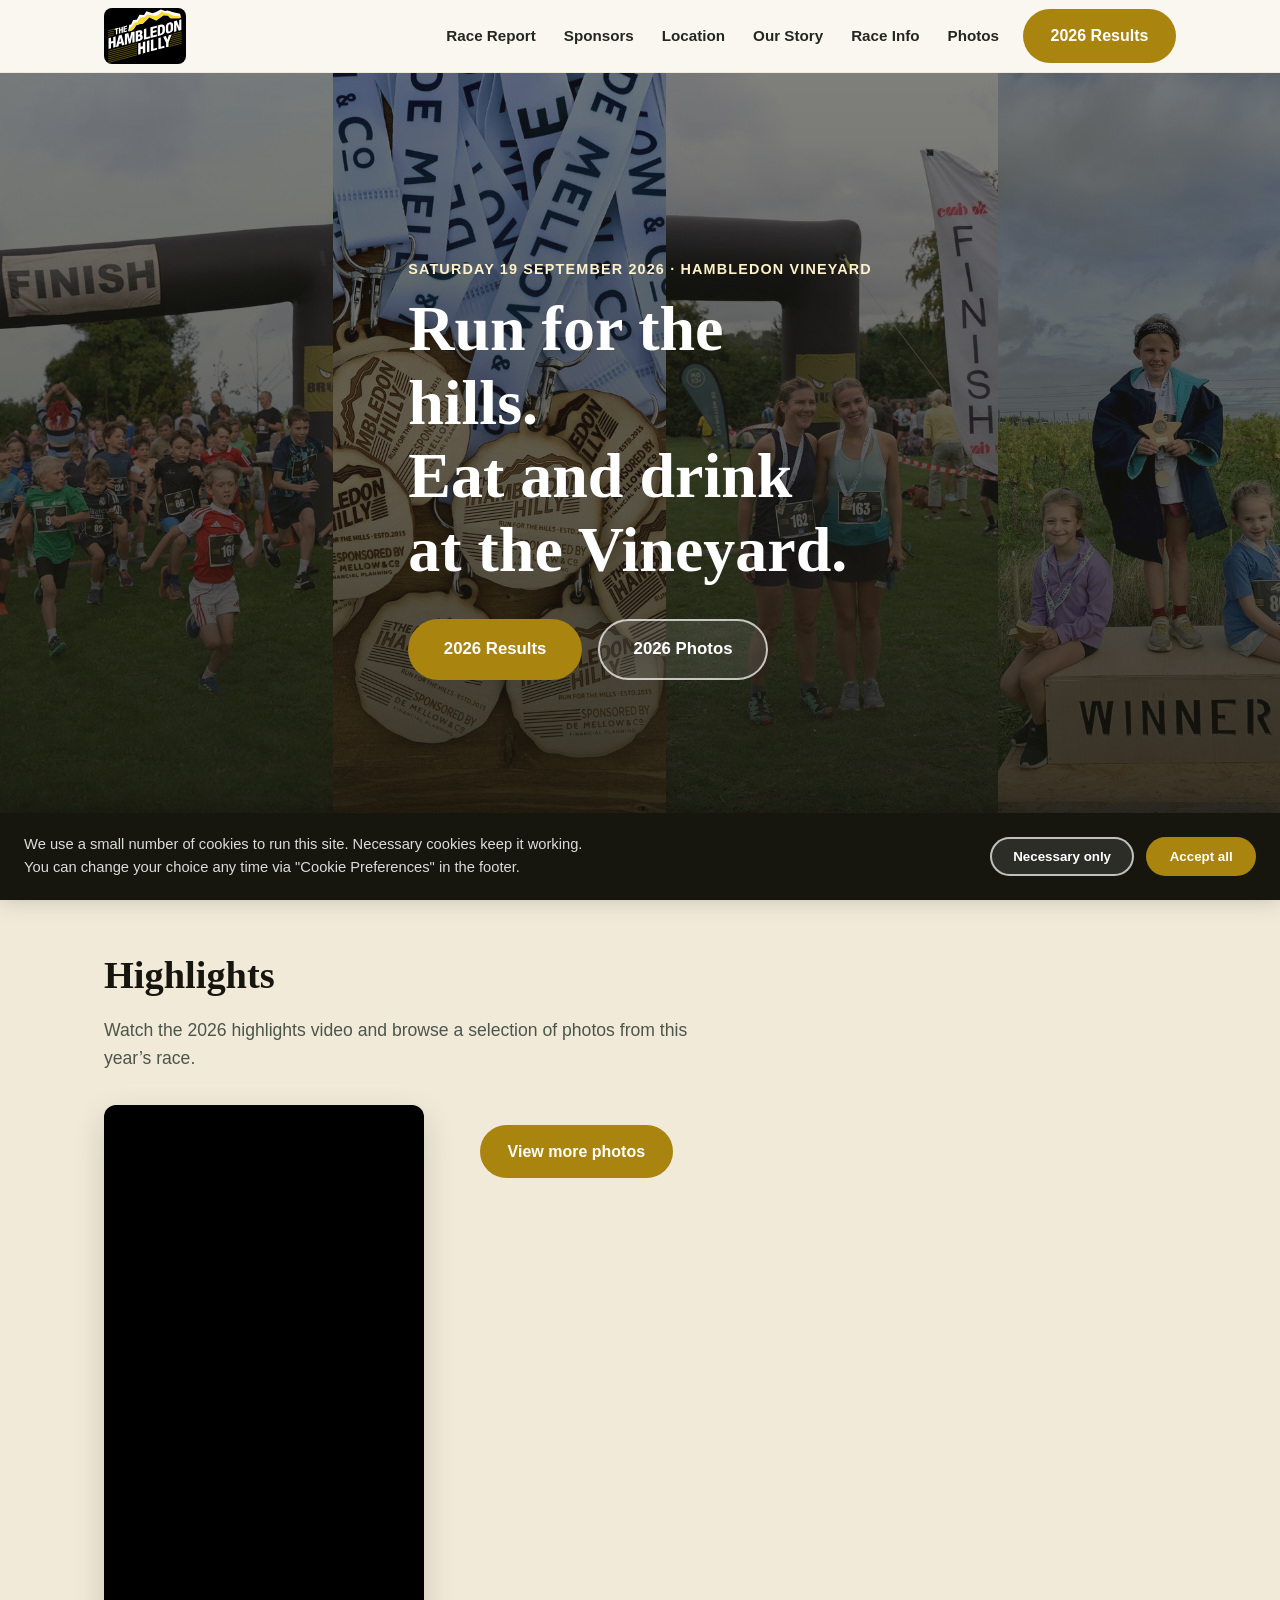
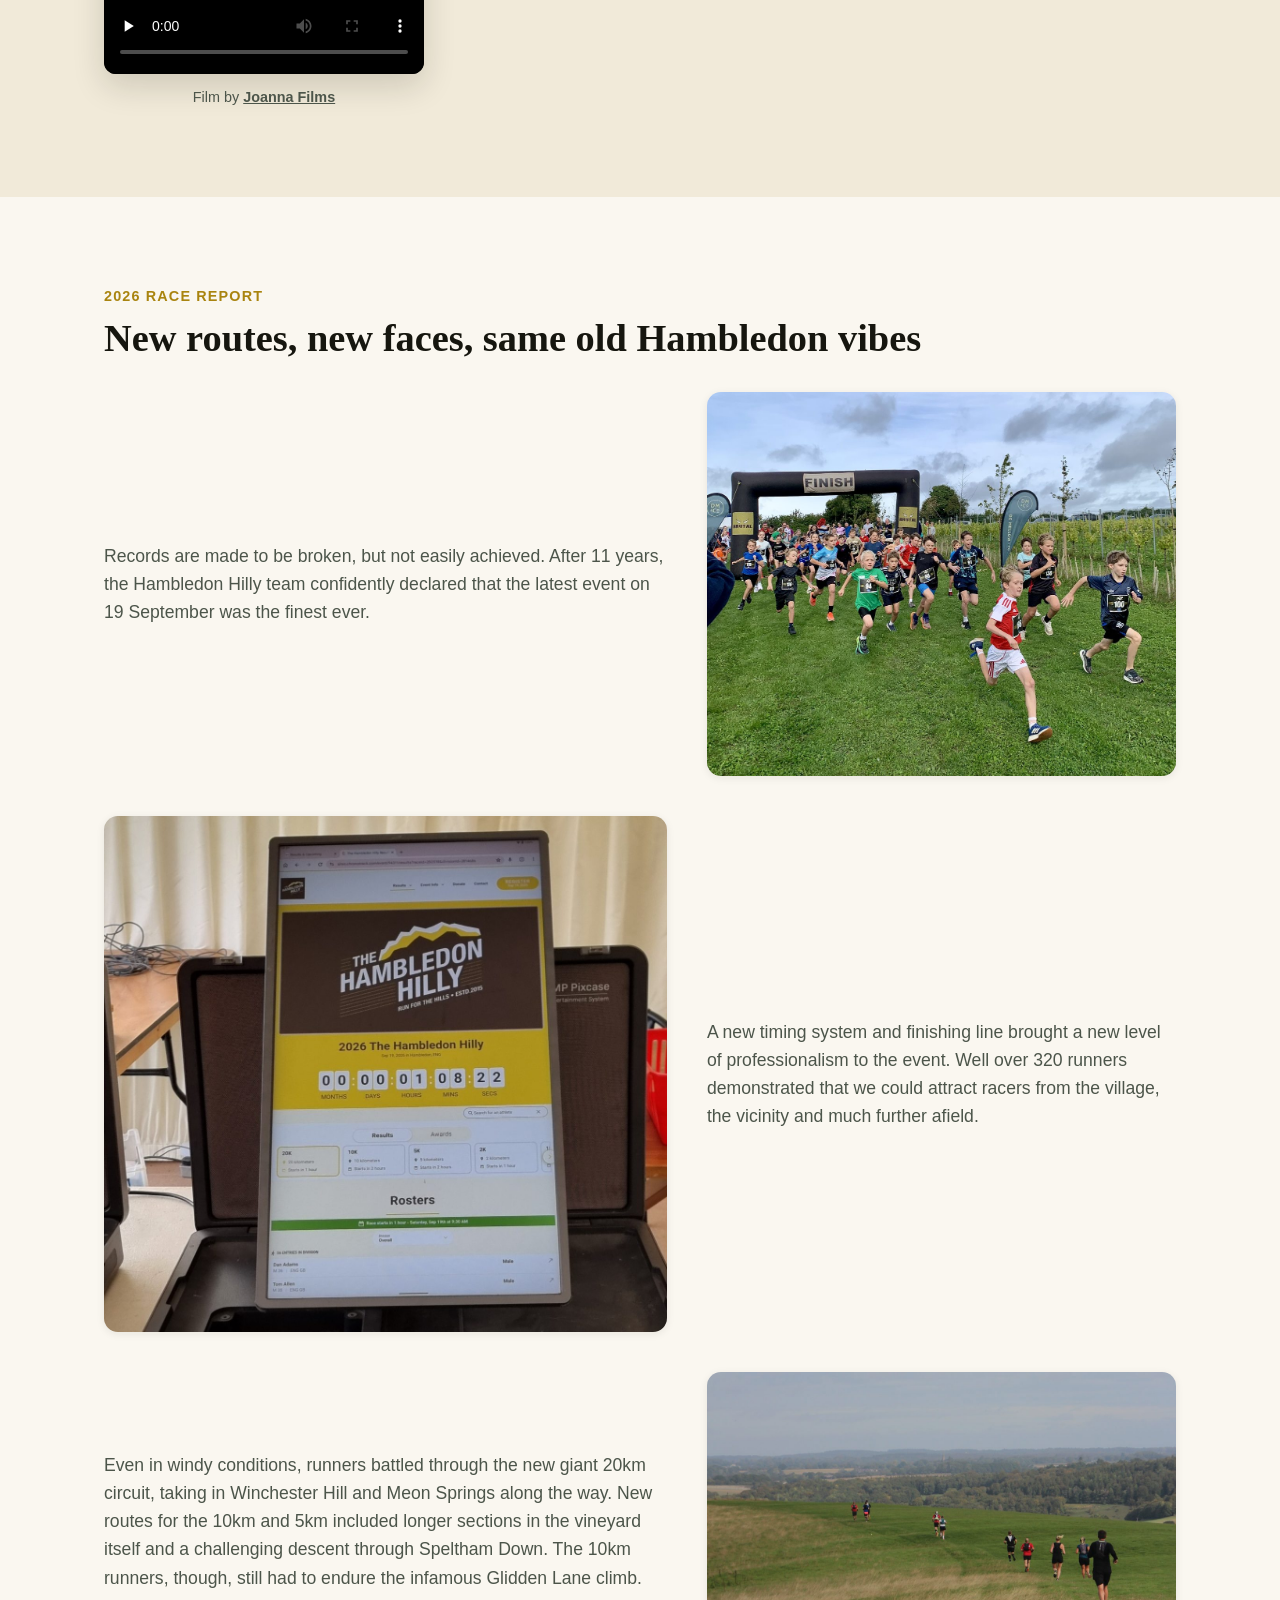
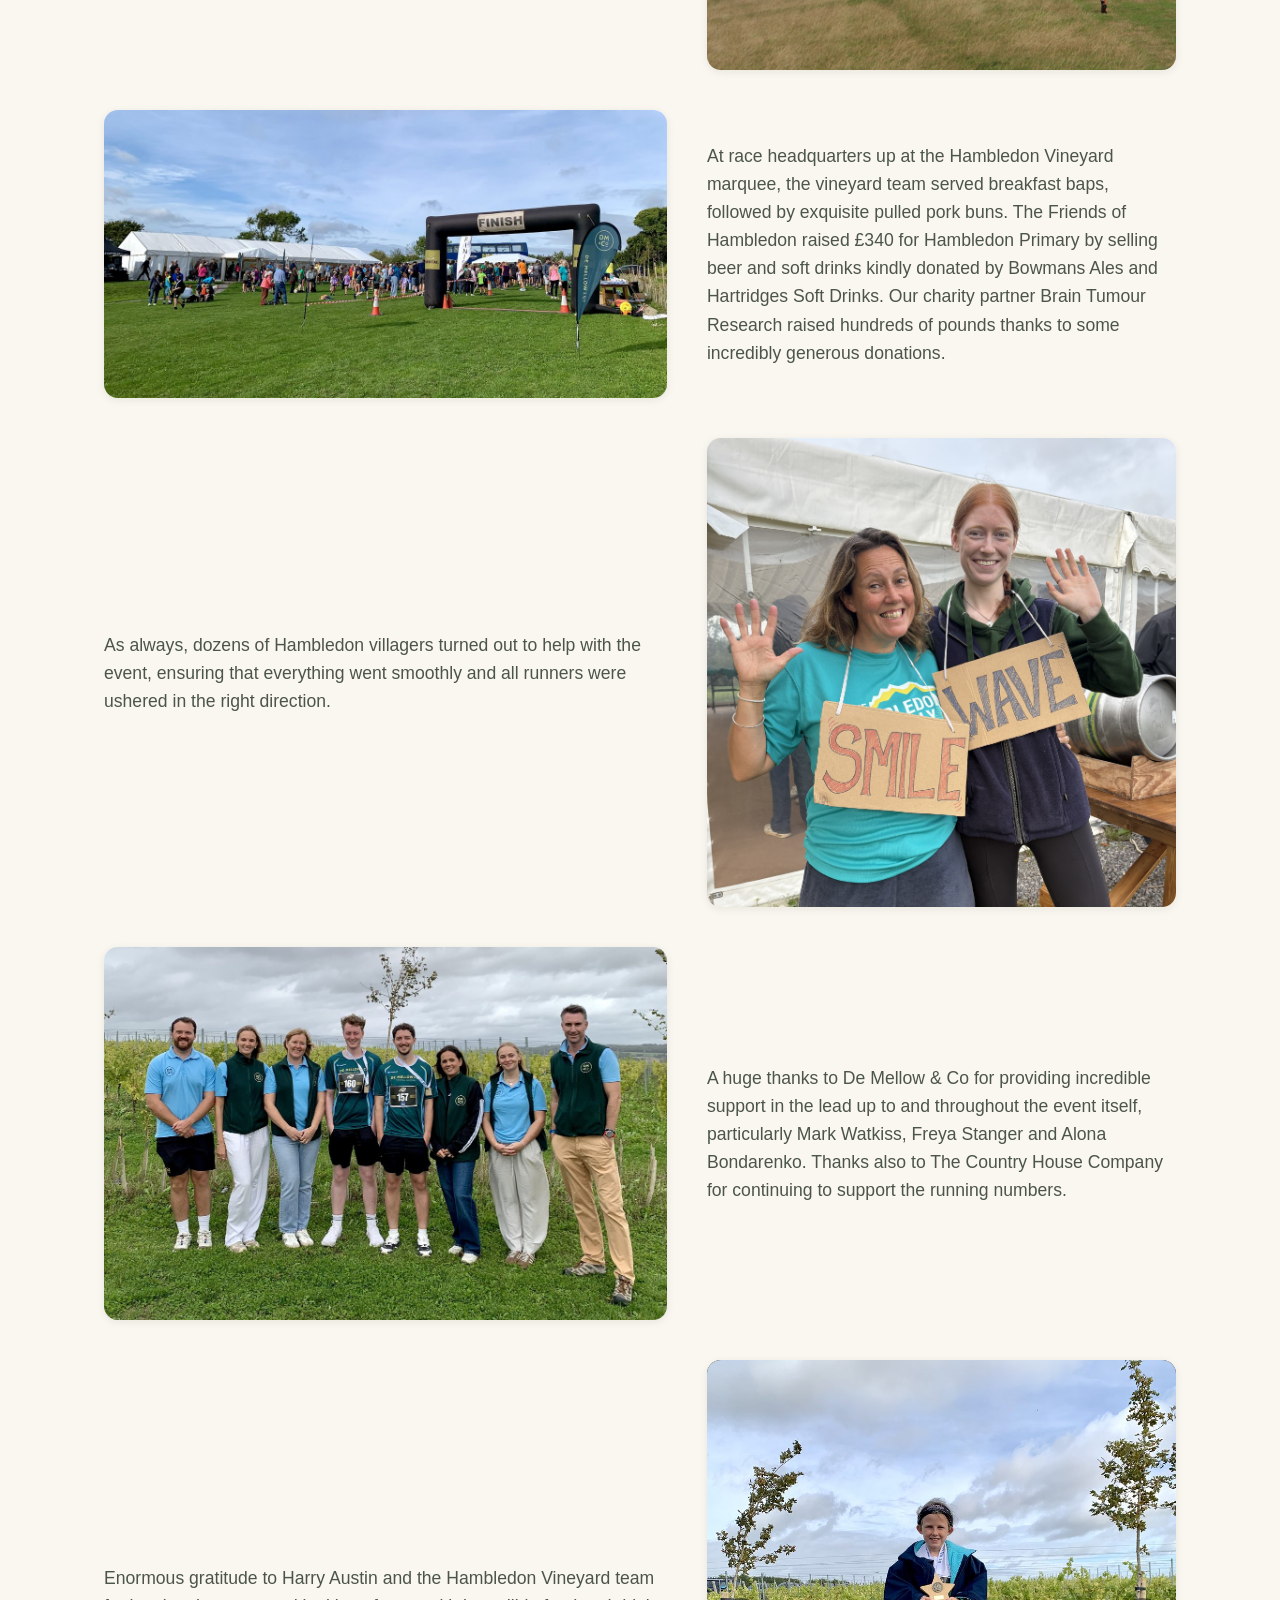
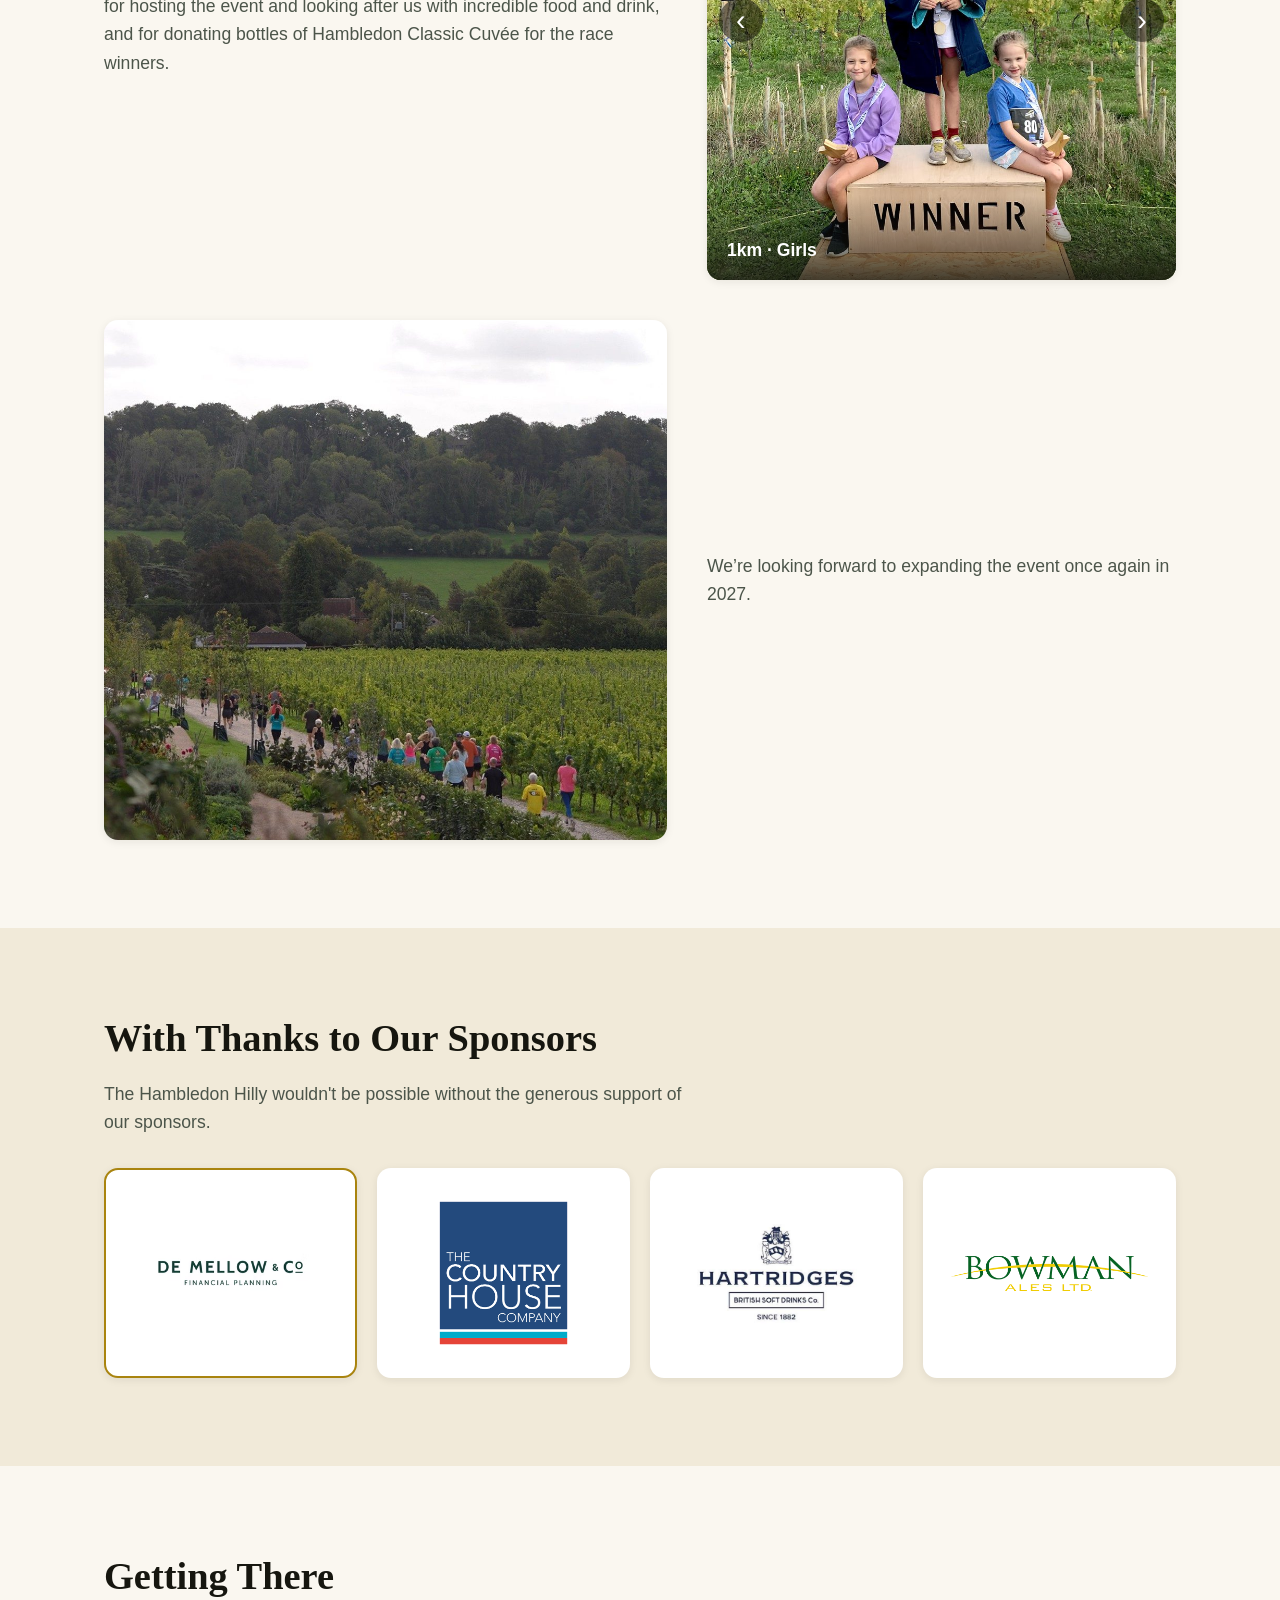
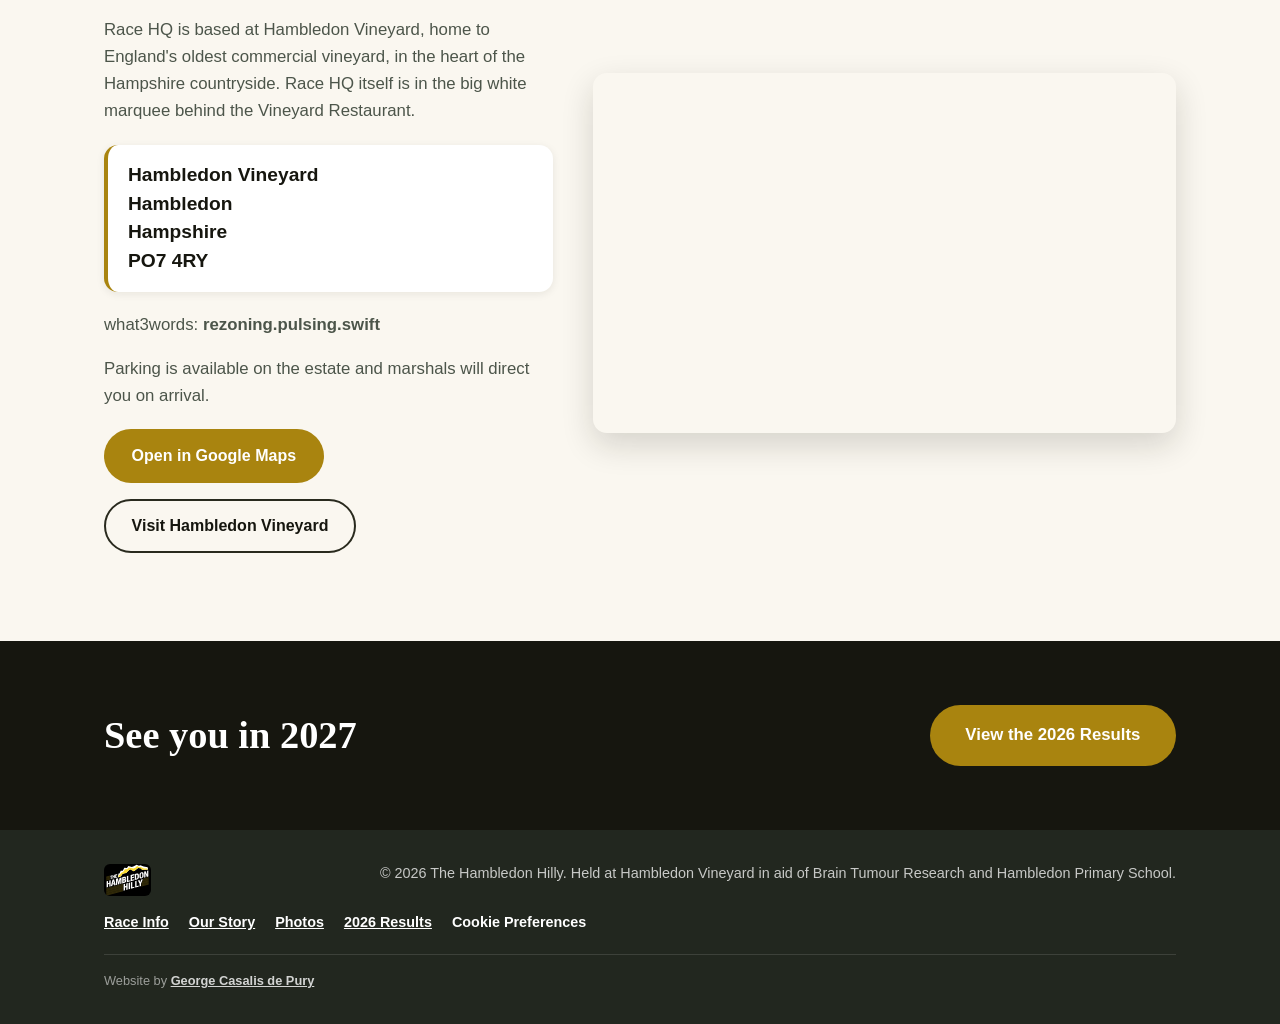
==== commit bb44341d: "add 2026 video credit" ====
--- a/site/index.html
+++ b/site/index.html
@@ -115,6 +115,7 @@
             <source src="https://photos.hambledonhilly.com/video/highlights-2026.mp4" type="video/mp4">
           </video>
         </div>
+        <p class="video-credit">Film by <a href="https://www.joannafilms.co.uk/" target="_blank" rel="noopener">Joanna Films</a></p>
       </div>
       <div class="gallery-panel">
         <div class="photo-gallery" id="photo-gallery" data-album="2026/" data-count="18" aria-label="A random selection of Hambledon Hilly photos"></div>
@@ -303,6 +304,7 @@
       <button type="button" class="footer-cookie-btn cookie-preferences-btn">Cookie Preferences</button>
     </nav>
   </div>
+  <div class="wrap"><p class="footer-credit">Website by <a href="http://casalis.co.uk/" target="_blank" rel="noopener">George Casalis de Pury</a></p></div>
 </footer>
 
 <script src="https://unpkg.com/leaflet@1.9.4/dist/leaflet.js" integrity="sha256-20nQCchB9co0qIjJZRGuk2/Z9VM+kNiyxNV1lvTlZBo=" crossorigin=""></script>
--- a/site/css/style.css
+++ b/site/css/style.css
@@ -250,6 +250,15 @@
   background: #000;
 }
 
+.video-credit {
+  max-width: 320px;
+  margin: 12px 0 0;
+  font-size: 0.9rem;
+  color: var(--ink-soft);
+  text-align: center;
+}
+.video-credit a { color: inherit; font-weight: 600; }
+
 /* Photo gallery */
 .photo-gallery {
   display: grid;
@@ -376,7 +385,8 @@
 
 @media (max-width: 900px) {
   .video-gallery-grid { grid-template-columns: 1fr; gap: 40px; }
-  .video-embed { margin-left: auto; margin-right: auto; }
+  .video-embed,
+  .video-credit { margin-left: auto; margin-right: auto; }
 }
 
 @media (max-width: 480px) {
@@ -813,6 +823,18 @@
   display: flex;
   gap: 20px;
   flex-wrap: wrap;
+}
+.footer-credit {
+  margin-top: 20px;
+  margin-bottom: 0;
+  padding-top: 16px;
+  border-top: 1px solid rgba(255,255,255,0.12);
+  font-size: 0.8rem;
+  color: rgba(255,255,255,0.55);
+}
+.footer-credit a {
+  color: rgba(255,255,255,0.8);
+  font-weight: 600;
 }
 
 /* Leaflet popup theming */
